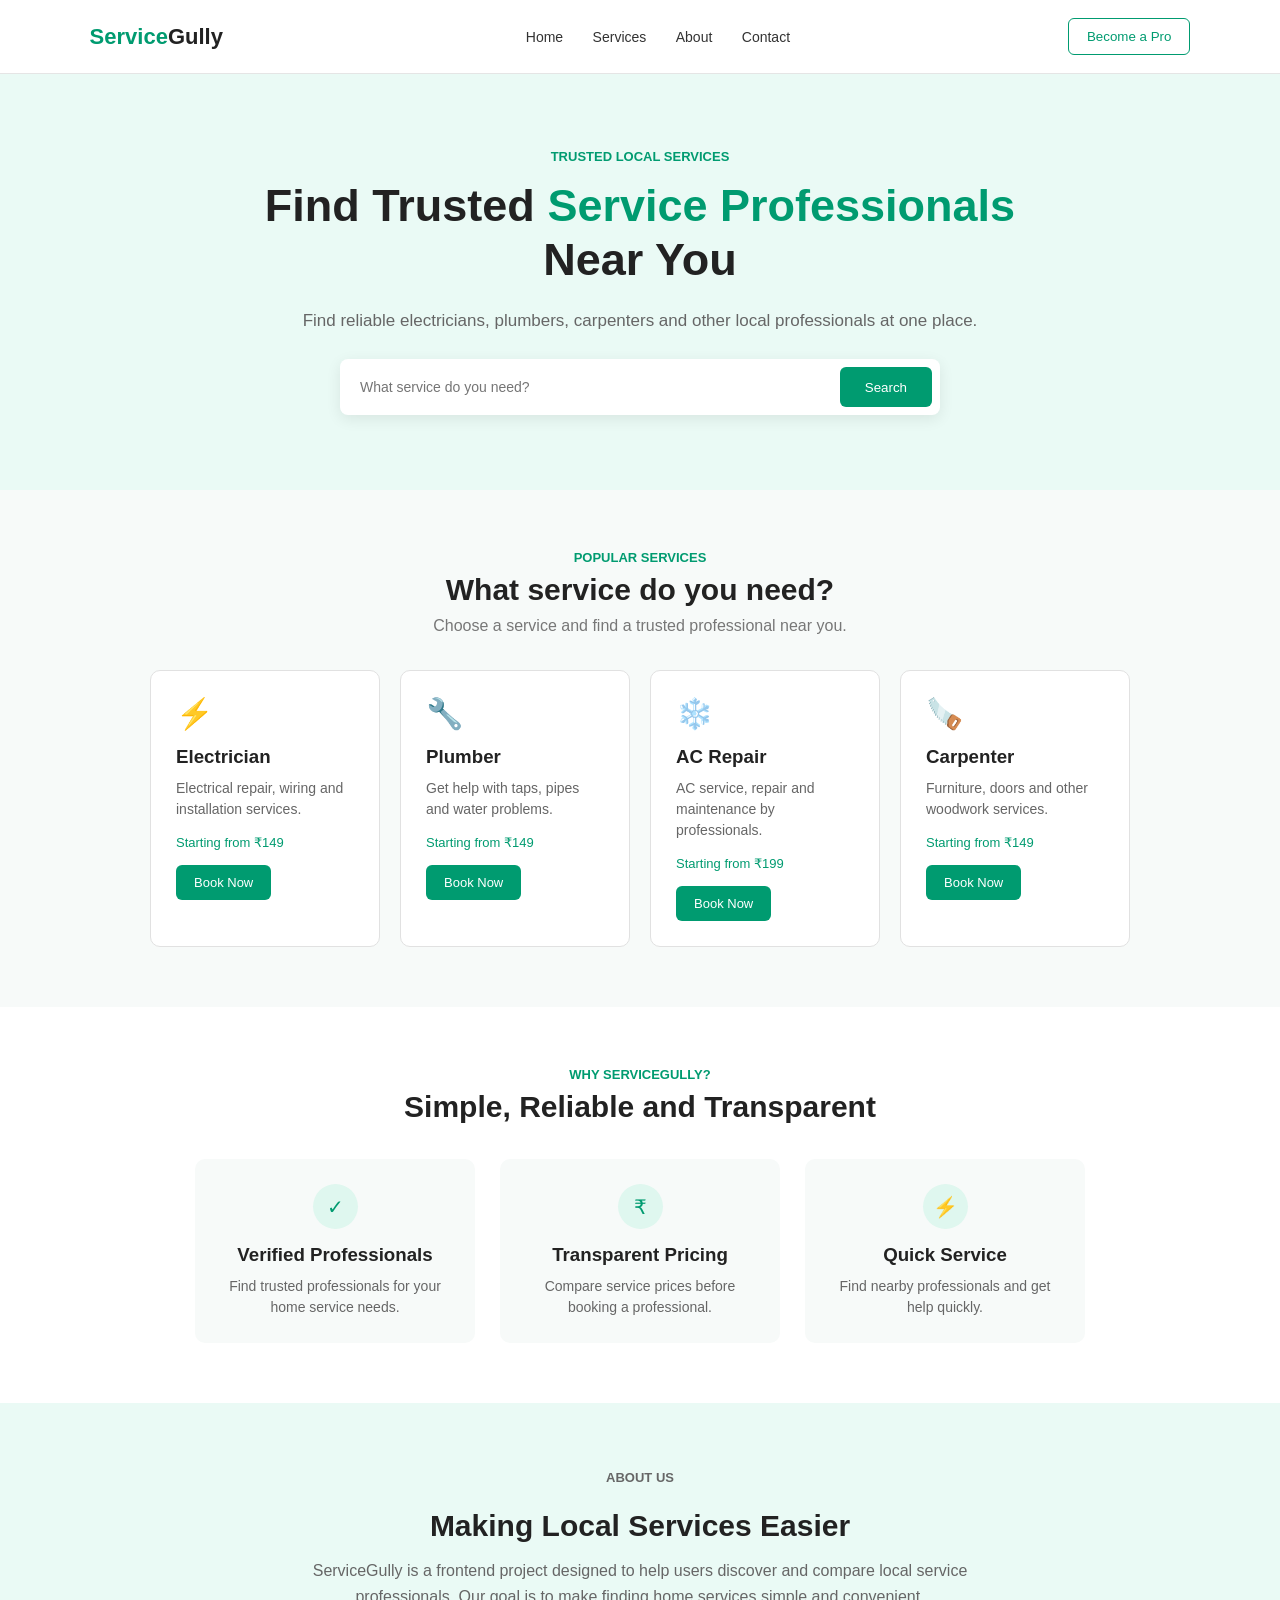
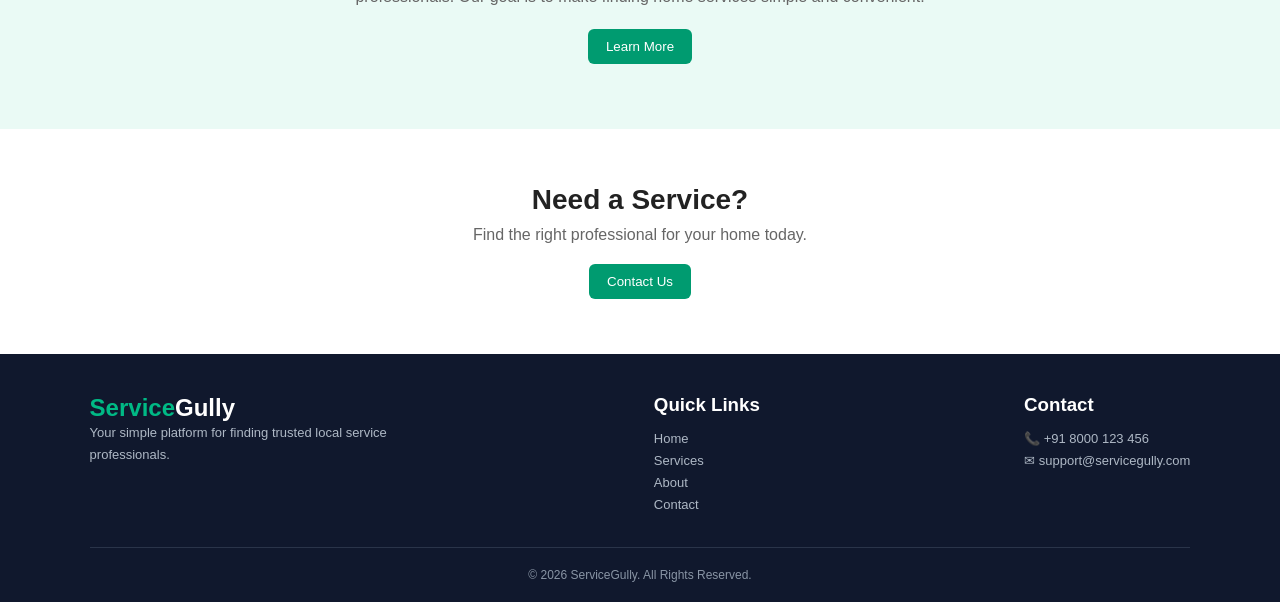
==== index.html @ 41b8657c "Add files via upload" ====
<!DOCTYPE html>
<html lang="en">
<head>
    <meta charset="UTF-8">
    <meta name="viewport" content="width=device-width, initial-scale=1.0">

    <title>ServiceGully - Local Services</title>

    <link rel="stylesheet" href="style.css">
</head>

<body>

    <header class="navbar">

        <div class="logo">
            <span>Service</span>Gully
        </div>

        <nav>
            <a href="#">Home</a>
            <a href="#services">Services</a>
            <a href="#about">About</a>
            <a href="#contact">Contact</a>
        </nav>

        <button class="nav-button">Become a Pro</button>

    </header>


    <section class="hero">

        <div class="hero-content">

            <p class="small-heading">TRUSTED LOCAL SERVICES</p>

            <h1>
                Find Trusted
                <span>Service Professionals</span>
                Near You
            </h1>

            <p class="hero-text">
                Find reliable electricians, plumbers, carpenters
                and other local professionals at one place.
            </p>

            <div class="search-box">

                <input
                    type="text"
                    placeholder="What service do you need?"
                >

                <button>Search</button>

            </div>

        </div>

    </section>

    <section class="services-section" id="services">

        <p class="section-title">POPULAR SERVICES</p>

        <h2>What service do you need?</h2>

        <p class="section-text">
            Choose a service and find a trusted professional near you.
        </p>


        <div class="service-container">

            <div class="service-card">

                <div class="service-icon">⚡</div>

                <h3>Electrician</h3>

                <p>
                    Electrical repair, wiring and installation services.
                </p>

                <span>Starting from ₹149</span>

                <button>Book Now</button>

            </div>

            <div class="service-card">

                <div class="service-icon">🔧</div>

                <h3>Plumber</h3>

                <p>
                    Get help with taps, pipes and water problems.
                </p>

                <span>Starting from ₹149</span>

                <button>Book Now</button>

            </div>


            <div class="service-card">

                <div class="service-icon">❄️</div>

                <h3>AC Repair</h3>

                <p>
                    AC service, repair and maintenance by professionals.
                </p>

                <span>Starting from ₹199</span>

                <button>Book Now</button>

            </div>


            <div class="service-card">

                <div class="service-icon">🪚</div>

                <h3>Carpenter</h3>

                <p>
                    Furniture, doors and other woodwork services.
                </p>

                <span>Starting from ₹149</span>

                <button>Book Now</button>

            </div>

        </div>

    </section>

    <section class="why-section">

        <p class="section-title">WHY SERVICEGULLY?</p>

        <h2>Simple, Reliable and Transparent</h2>

        <div class="why-container">

            <div class="why-card">

                <div class="why-icon">✓</div>

                <h3>Verified Professionals</h3>

                <p>
                    Find trusted professionals for your home service needs.
                </p>

            </div>


            <div class="why-card">

                <div class="why-icon">₹</div>

                <h3>Transparent Pricing</h3>

                <p>
                    Compare service prices before booking a professional.
                </p>

            </div>


            <div class="why-card">

                <div class="why-icon">⚡</div>

                <h3>Quick Service</h3>

                <p>
                    Find nearby professionals and get help quickly.
                </p>

            </div>

        </div>

    </section>


    <section class="about-section" id="about">

        <div class="about-content">

            <p class="section-title">ABOUT US</p>

            <h2>Making Local Services Easier</h2>

            <p>
                ServiceGully is a frontend project designed to help
                users discover and compare local service professionals.
                Our goal is to make finding home services simple and
                convenient.
            </p>

            <button>Learn More</button>

        </div>

    </section>

    <section class="contact-section" id="contact">

        <h2>Need a Service?</h2>

        <p>
            Find the right professional for your home today.
        </p>

        <button>Contact Us</button>

    </section>


    <footer>

        <div class="footer-content">

            <div>
                <h2><span>Service</span>Gully</h2>

                <p>
                    Your simple platform for finding trusted
                    local service professionals.
                </p>
            </div>


            <div>
                <h3>Quick Links</h3>

                <a href="#">Home</a>
                <a href="#services">Services</a>
                <a href="#about">About</a>
                <a href="#contact">Contact</a>
            </div>


            <div>
                <h3>Contact</h3>

                <p>📞 +91 8000 123 456</p>
                <p>✉ support@servicegully.com</p>
            </div>

        </div>


        <div class="copyright">

            <p>© 2026 ServiceGully. All Rights Reserved.</p>

        </div>

    </footer>

</body>
</html>
---- style.css ----
* {
    margin: 0;
    padding: 0;
    box-sizing: border-box;
}


body {
    font-family: Arial, sans-serif;
    color: #222;
    background-color: #f7faf9;
}



.navbar {
    background-color: white;

    display: flex;
    align-items: center;
    justify-content: space-between;

    padding: 18px 7%;

    border-bottom: 1px solid #e5e5e5;
}


.logo {
    font-size: 22px;
    font-weight: bold;
}

.logo span {
    color: #009b70;
}


nav a {
    text-decoration: none;
    color: #333;

    margin-left: 25px;

    font-size: 14px;
}


nav a:hover {
    color: #009b70;
}


button {
    background-color: #009b70;
    color: white;

    border: none;
    border-radius: 6px;

    padding: 10px 18px;

    cursor: pointer;
}


button:hover {
    background-color: #007d5b;
}


.nav-button {
    background-color: white;
    color: #009b70;

    border: 1px solid #009b70;
}


/* Hero */

.hero {
    background-color: #eafaf5;

    text-align: center;

    padding: 75px 20px;
}


.hero-content {
    max-width: 800px;
    margin: auto;
}


.small-heading {
    color: #009b70;

    font-size: 13px;
    font-weight: bold;

    margin-bottom: 15px;
}


.hero h1 {
    font-size: 45px;
    line-height: 1.2;

    margin-bottom: 20px;
}


.hero h1 span {
    color: #009b70;
}


.hero-text {
    color: #666;

    font-size: 17px;
    line-height: 1.6;

    margin-bottom: 25px;
}


.search-box {
    background-color: white;

    max-width: 600px;

    margin: auto;

    padding: 8px;

    border-radius: 8px;

    display: flex;

    box-shadow: 0 4px 15px #00000015;
}


.search-box input {
    flex: 1;

    border: none;

    padding: 12px;

    outline: none;

    font-size: 14px;
}


.search-box button {
    padding: 12px 25px;
}


/* Services */

.services-section {
    text-align: center;

    padding: 60px 7%;
}


.section-title {
    color: #009b70;

    font-size: 13px;
    font-weight: bold;

    margin-bottom: 8px;
}


.services-section h2,
.why-section h2 {
    font-size: 30px;

    margin-bottom: 10px;
}


.section-text {
    color: #777;

    margin-bottom: 35px;
}


.service-container {
    display: flex;

    justify-content: center;

    gap: 20px;

    flex-wrap: wrap;
}


.service-card {
    background-color: white;

    width: 230px;

    padding: 25px;

    border: 1px solid #e1e1e1;

    border-radius: 10px;

    text-align: left;

    transition: 0.3s;
}


.service-card:hover {
    transform: translateY(-5px);

    box-shadow: 0 8px 20px #00000012;
}


.service-icon {
    font-size: 30px;

    margin-bottom: 15px;
}


.service-card h3 {
    margin-bottom: 10px;
}


.service-card p {
    color: #666;

    font-size: 14px;

    line-height: 1.5;

    margin-bottom: 15px;
}


.service-card span {
    display: block;

    color: #009b70;

    font-size: 13px;

    margin-bottom: 15px;
}


.service-card button {
    font-size: 13px;
}


/* Why Section */

.why-section {
    background-color: white;

    text-align: center;

    padding: 60px 7%;
}


.why-container {
    display: flex;

    justify-content: center;

    gap: 25px;

    margin-top: 35px;
}


.why-card {
    width: 280px;

    padding: 25px;

    background-color: #f7faf9;

    border-radius: 10px;
}


.why-icon {
    background-color: #dff7ef;

    color: #009b70;

    width: 45px;
    height: 45px;

    display: flex;

    align-items: center;
    justify-content: center;

    margin: auto auto 15px;

    border-radius: 50%;

    font-size: 20px;
}


.why-card h3 {
    margin-bottom: 10px;
}


.why-card p {
    color: #666;

    font-size: 14px;

    line-height: 1.5;
}


/* About */

.about-section {
    padding: 65px 7%;

    background-color: #eafaf5;

    text-align: center;
}


.about-content {
    max-width: 700px;

    margin: auto;
}


.about-content h2 {
    font-size: 30px;

    margin-bottom: 15px;
}


.about-content p {
    color: #666;

    line-height: 1.6;

    margin-bottom: 20px;
}


/* Contact */

.contact-section {
    text-align: center;

    padding: 55px 20px;

    background-color: white;
}


.contact-section h2 {
    font-size: 28px;

    margin-bottom: 10px;
}


.contact-section p {
    color: #666;

    margin-bottom: 20px;
}


/* Footer */

footer {
    background-color: #10182d;

    color: white;

    padding: 40px 7% 20px;
}


.footer-content {
    display: flex;

    justify-content: space-between;

    gap: 50px;

    padding-bottom: 30px;
}


.footer-content > div {
    max-width: 300px;
}


.footer-content h2 span {
    color: #00b985;
}


.footer-content h3 {
    margin-bottom: 12px;
}


.footer-content p,
.footer-content a {
    color: #aeb8c5;

    font-size: 13px;

    line-height: 1.7;
}


.footer-content a {
    display: block;

    text-decoration: none;
}


.footer-content a:hover {
    color: #00b985;
}


.copyright {
    text-align: center;

    border-top: 1px solid #2a3449;

    padding-top: 20px;

    color: #8995a5;

    font-size: 12px;
}


@media (max-width: 700px) {

    .navbar {
        flex-direction: column;

        gap: 15px;
    }


    nav a {
        margin: 0 8px;
    }


    .hero h1 {
        font-size: 32px;
    }


    .search-box {
        flex-direction: column;

        gap: 8px;
    }


    .why-container {
        flex-direction: column;

        align-items: center;
    }


    .footer-content {
        flex-direction: column;
    }

}
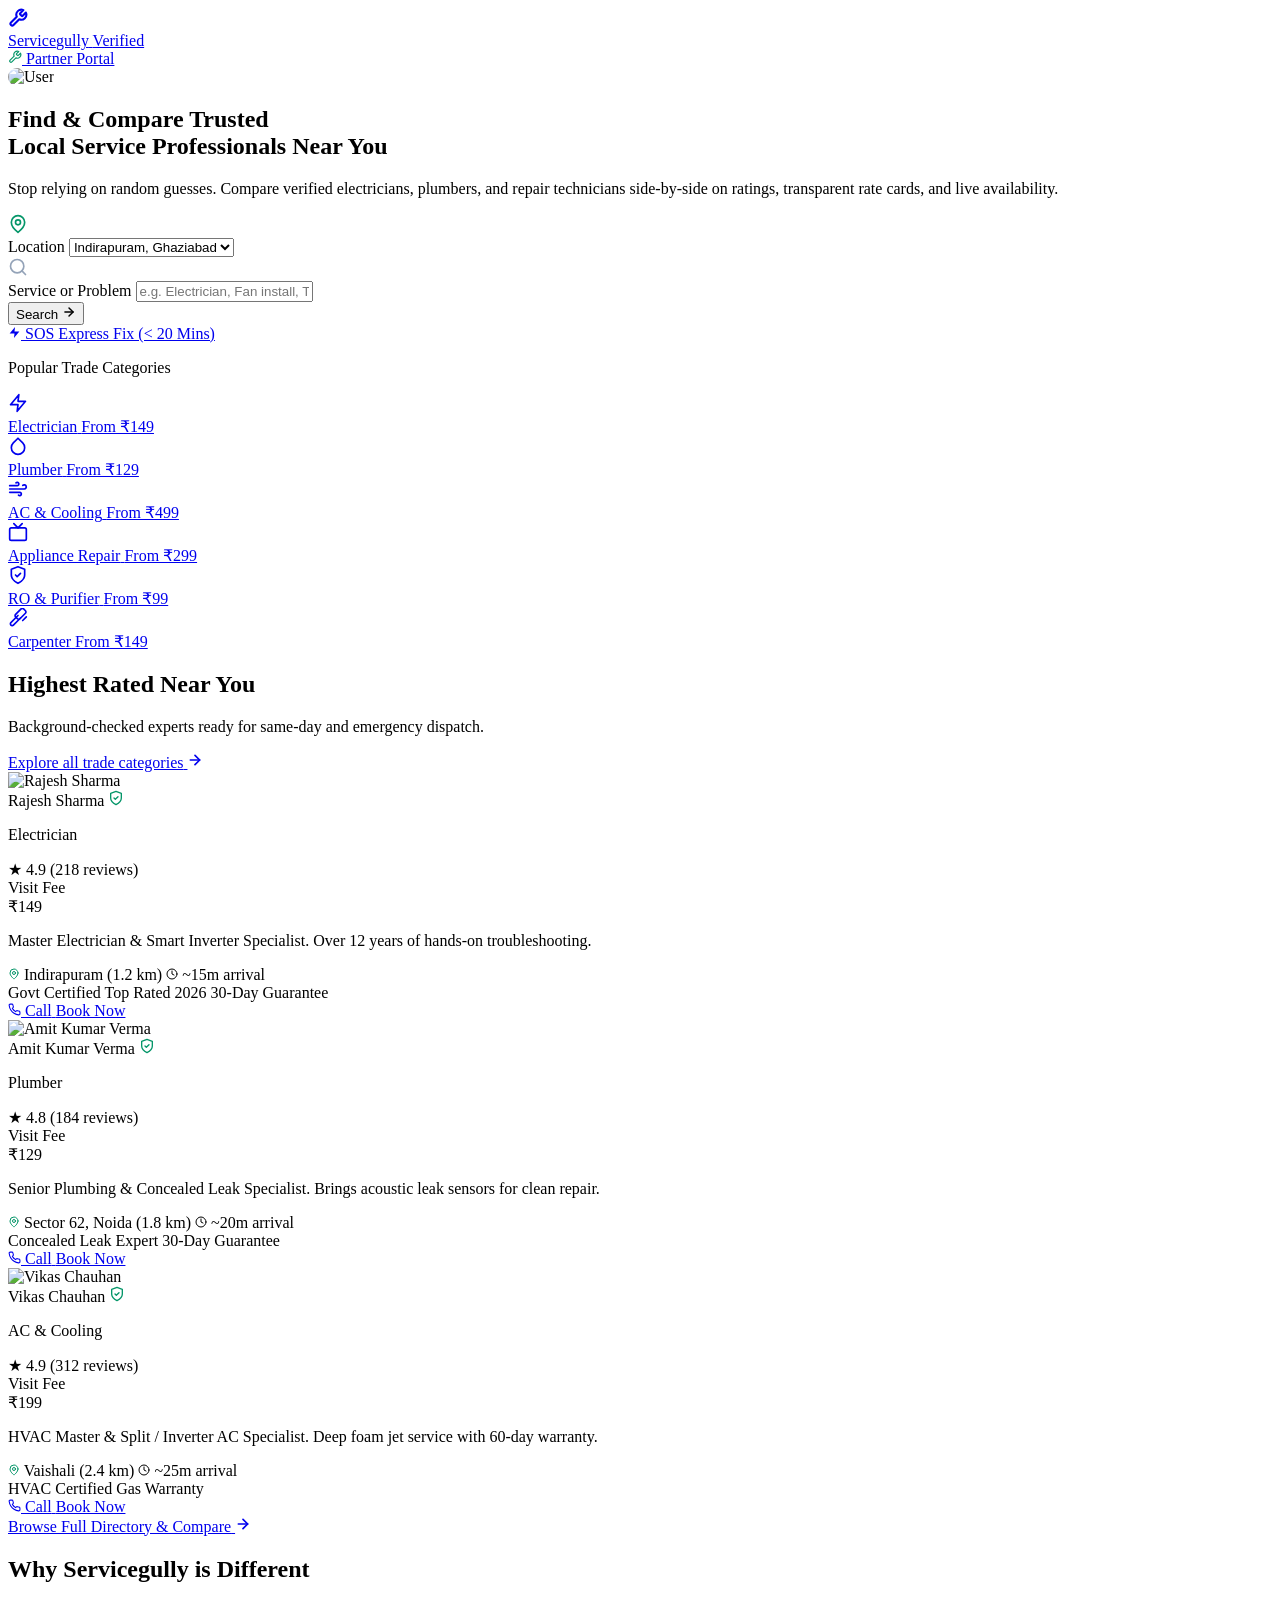
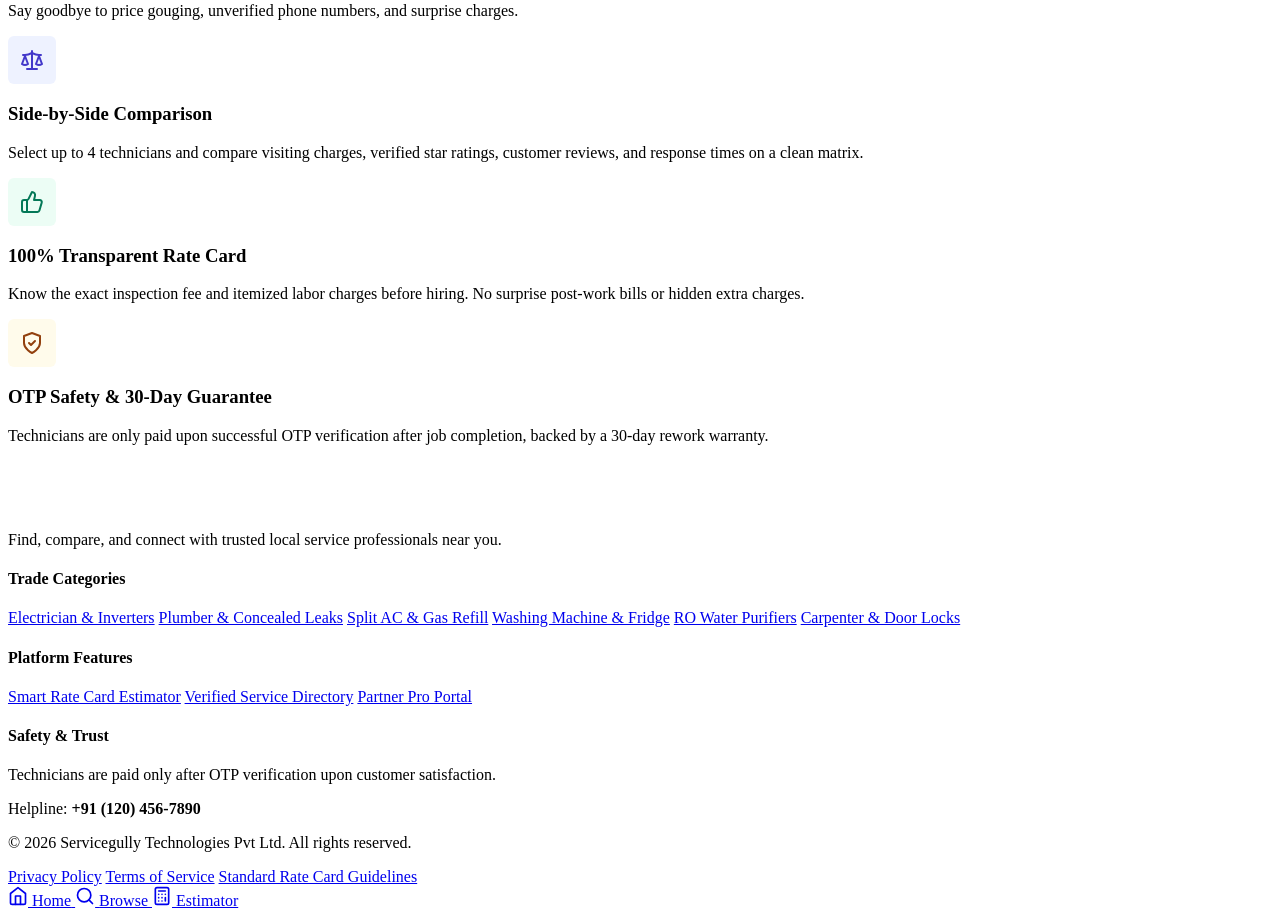
==== commit 82168533: "Add files via upload" ====
--- a/index.html
+++ b/index.html
@@ -1,275 +1,506 @@
-<!DOCTYPE html>
-<html lang="en">
-<head>
-    <meta charset="UTF-8">
-    <meta name="viewport" content="width=device-width, initial-scale=1.0">
-
-    <title>ServiceGully - Local Services</title>
-
-    <link rel="stylesheet" href="style.css">
-</head>
-
-<body>
-
-    <header class="navbar">
-
-        <div class="logo">
-            <span>Service</span>Gully
-        </div>
-
-        <nav>
-            <a href="#">Home</a>
-            <a href="#services">Services</a>
-            <a href="#about">About</a>
-            <a href="#contact">Contact</a>
-        </nav>
-
-        <button class="nav-button">Become a Pro</button>
-
-    </header>
-
-
-    <section class="hero">
-
-        <div class="hero-content">
-
-            <p class="small-heading">TRUSTED LOCAL SERVICES</p>
-
-            <h1>
-                Find Trusted
-                <span>Service Professionals</span>
-                Near You
-            </h1>
-
-            <p class="hero-text">
-                Find reliable electricians, plumbers, carpenters
-                and other local professionals at one place.
-            </p>
-
-            <div class="search-box">
-
-                <input
-                    type="text"
-                    placeholder="What service do you need?"
-                >
-
-                <button>Search</button>
-
-            </div>
-
-        </div>
-
-    </section>
-
-    <section class="services-section" id="services">
-
-        <p class="section-title">POPULAR SERVICES</p>
-
-        <h2>What service do you need?</h2>
-
-        <p class="section-text">
-            Choose a service and find a trusted professional near you.
-        </p>
-
-
-        <div class="service-container">
-
-            <div class="service-card">
-
-                <div class="service-icon">⚡</div>
-
-                <h3>Electrician</h3>
-
-                <p>
-                    Electrical repair, wiring and installation services.
-                </p>
-
-                <span>Starting from ₹149</span>
-
-                <button>Book Now</button>
-
-            </div>
-
-            <div class="service-card">
-
-                <div class="service-icon">🔧</div>
-
-                <h3>Plumber</h3>
-
-                <p>
-                    Get help with taps, pipes and water problems.
-                </p>
-
-                <span>Starting from ₹149</span>
-
-                <button>Book Now</button>
-
-            </div>
-
-
-            <div class="service-card">
-
-                <div class="service-icon">❄️</div>
-
-                <h3>AC Repair</h3>
-
-                <p>
-                    AC service, repair and maintenance by professionals.
-                </p>
-
-                <span>Starting from ₹199</span>
-
-                <button>Book Now</button>
-
-            </div>
-
-
-            <div class="service-card">
-
-                <div class="service-icon">🪚</div>
-
-                <h3>Carpenter</h3>
-
-                <p>
-                    Furniture, doors and other woodwork services.
-                </p>
-
-                <span>Starting from ₹149</span>
-
-                <button>Book Now</button>
-
-            </div>
-
-        </div>
-
-    </section>
-
-    <section class="why-section">
-
-        <p class="section-title">WHY SERVICEGULLY?</p>
-
-        <h2>Simple, Reliable and Transparent</h2>
-
-        <div class="why-container">
-
-            <div class="why-card">
-
-                <div class="why-icon">✓</div>
-
-                <h3>Verified Professionals</h3>
-
-                <p>
-                    Find trusted professionals for your home service needs.
-                </p>
-
-            </div>
-
-
-            <div class="why-card">
-
-                <div class="why-icon">₹</div>
-
-                <h3>Transparent Pricing</h3>
-
-                <p>
-                    Compare service prices before booking a professional.
-                </p>
-
-            </div>
-
-
-            <div class="why-card">
-
-                <div class="why-icon">⚡</div>
-
-                <h3>Quick Service</h3>
-
-                <p>
-                    Find nearby professionals and get help quickly.
-                </p>
-
-            </div>
-
-        </div>
-
-    </section>
-
-
-    <section class="about-section" id="about">
-
-        <div class="about-content">
-
-            <p class="section-title">ABOUT US</p>
-
-            <h2>Making Local Services Easier</h2>
-
-            <p>
-                ServiceGully is a frontend project designed to help
-                users discover and compare local service professionals.
-                Our goal is to make finding home services simple and
-                convenient.
-            </p>
-
-            <button>Learn More</button>
-
-        </div>
-
-    </section>
-
-    <section class="contact-section" id="contact">
-
-        <h2>Need a Service?</h2>
-
-        <p>
-            Find the right professional for your home today.
-        </p>
-
-        <button>Contact Us</button>
-
-    </section>
-
-
-    <footer>
-
-        <div class="footer-content">
-
-            <div>
-                <h2><span>Service</span>Gully</h2>
-
-                <p>
-                    Your simple platform for finding trusted
-                    local service professionals.
-                </p>
-            </div>
-
-
-            <div>
-                <h3>Quick Links</h3>
-
-                <a href="#">Home</a>
-                <a href="#services">Services</a>
-                <a href="#about">About</a>
-                <a href="#contact">Contact</a>
-            </div>
-
-
-            <div>
-                <h3>Contact</h3>
-
-                <p>📞 +91 8000 123 456</p>
-                <p>✉ support@servicegully.com</p>
-            </div>
-
-        </div>
-
-
-        <div class="copyright">
-
-            <p>© 2026 ServiceGully. All Rights Reserved.</p>
-
-        </div>
-
-    </footer>
-
-</body>
-</html>+<!doctype html>
+<html lang="en">
+  <head>
+    <meta charset="UTF-8" />
+    <meta name="viewport" content="width=device-width, initial-scale=1.0" />
+    <title>Servicegully — Find & Compare Trusted Local Service Professionals</title>
+    <meta name="description" content="Centralized platform to find, compare, and instantly book trusted local service professionals (electricians, plumbers, repair technicians) based on ratings, real-time availability, and transparent charges." />
+    
+    <!-- Tailwind CSS (CDN for this frontend prototype) -->
+    <script src="https://cdn.tailwindcss.com"></script>
+
+    <!-- Google Fonts: Sora (Headings) & Manrope (Body) -->
+    <link rel="preconnect" href="https://fonts.googleapis.com" />
+    <link rel="preconnect" href="https://fonts.gstatic.com" crossorigin />
+    <link href="https://fonts.googleapis.com/css2?family=Manrope:wght@300;400;500;600;700;800&family=Sora:wght@400;500;600;700;800;900&display=swap" rel="stylesheet" />
+
+    <!-- Pure Vanilla CSS Stylesheet -->
+    <link rel="stylesheet" href="css/style.css" />
+    <link rel="stylesheet" href="css/interactive.css" />
+  </head>
+  <body>
+    <!-- Top Navigation -->
+    <header class="header-sticky glass-nav">
+      <div class="container nav-wrapper">
+        <!-- Brand Logo & Locality -->
+        <div class="flex items-center gap-4">
+          <a href="index.html" class="brand-logo">
+            <div class="brand-icon-box">
+              <svg width="20" height="20" viewBox="0 0 24 24" fill="none" stroke="currentColor" stroke-width="2.5" stroke-linecap="round" stroke-linejoin="round"><path d="M14.7 6.3a1 1 0 0 0 0 1.4l1.6 1.6a1 1 0 0 0 1.4 0l3.77-3.77a6 6 0 0 1-7.94 7.94l-6.91 6.91a2.12 2.12 0 0 1-3-3l6.91-6.91a6 6 0 0 1 7.94-7.94l-3.76 3.76z"/></svg>
+            </div>
+            <div>
+              <div class="flex items-center">
+                <span class="brand-title">Service<span class="brand-highlight">gully</span></span>
+                <span class="brand-badge">Verified</span>
+              </div>
+              <p class="text-xs text-slate-500 font-medium" style="display: none; @media(min-width: 768px){display: block;}">Trusted local pros near you</p>
+            </div>
+          </a>
+
+          <!-- Locality Selector -->
+          <div style="display: none; @media(min-width: 1024px){display: block;}">
+            <div class="category-pill" style="padding: 0.375rem 0.75rem; font-size: 0.75rem;">
+              <svg width="14" height="14" viewBox="0 0 24 24" fill="none" stroke="#059669" stroke-width="2" stroke-linecap="round" stroke-linejoin="round"><path d="M20 10c0 6-8 12-8 12s-8-6-8-12a8 8 0 0 1 16 0Z"/><circle cx="12" cy="10" r="3"/></svg>
+              <span class="truncate" style="max-width: 140px;">Indirapuram, Ghaziabad</span>
+            </div>
+          </div>
+        </div>
+
+        <!-- Desktop Navigation Links -->
+        <nav class="flex items-center gap-2" style="display: none; @media(min-width: 768px){display: flex;}">
+          <a href="index.html" class="nav-link active">
+            <svg width="15" height="15" viewBox="0 0 24 24" fill="none" stroke="currentColor" stroke-width="2" stroke-linecap="round" stroke-linejoin="round"><path d="m3 9 9-7 9 7v11a2 2 0 0 1-2 2H5a2 2 0 0 1-2-2z"/><polyline points="9 22 9 12 15 12 15 22"/></svg>
+            <span>Home</span>
+          </a>
+          <a href="browse.html" class="nav-link">
+            <svg width="15" height="15" viewBox="0 0 24 24" fill="none" stroke="currentColor" stroke-width="2" stroke-linecap="round" stroke-linejoin="round"><circle cx="11" cy="11" r="8"/><path d="m21 21-4.3-4.3"/></svg>
+            <span>Find Pros</span>
+          </a>
+          <a href="calculator.html" class="nav-link">
+            <svg width="15" height="15" viewBox="0 0 24 24" fill="none" stroke="currentColor" stroke-width="2" stroke-linecap="round" stroke-linejoin="round"><rect width="16" height="20" x="4" y="2" rx="2"/><line x1="8" x2="16" y1="6" y2="6"/><line x1="16" x2="16" y1="14" y2="18"/><path d="M16 10h.01"/><path d="M12 10h.01"/><path d="M8 10h.01"/><path d="M12 14h.01"/><path d="M8 14h.01"/><path d="M12 18h.01"/><path d="M8 18h.01"/></svg>
+            <span>Rate Estimator</span>
+          </a>
+        </nav>
+
+        <!-- Right Controls -->
+        <div class="flex items-center gap-2.5">
+          <a href="partner.html" class="btn btn-outline btn-sm">
+            <svg width="14" height="14" viewBox="0 0 24 24" fill="none" stroke="#059669" stroke-width="2" stroke-linecap="round" stroke-linejoin="round"><path d="M14.7 6.3a1 1 0 0 0 0 1.4l1.6 1.6a1 1 0 0 0 1.4 0l3.77-3.77a6 6 0 0 1-7.94 7.94l-6.91 6.91a2.12 2.12 0 0 1-3-3l6.91-6.91a6 6 0 0 1 7.94-7.94l-3.76 3.76z"/></svg>
+            <span class="font-bold">Partner Portal</span>
+          </a>
+
+          <a href="browse.html?emergency=true" class="btn btn-sos btn-sm pulse-sos" style="display: none; @media(min-width: 1024px){display: inline-flex;}">
+            <svg width="14" height="14" viewBox="0 0 24 24" fill="currentColor" stroke="none"><polygon points="13 2 3 14 12 14 11 22 21 10 12 10 13 2"/></svg>
+            <span>SOS 30-Min</span>
+          </a>
+
+          <div class="flex items-center gap-2 p-1 rounded-full border border-slate-200 bg-white">
+            <img src="https://images.unsplash.com/photo-1535713875002-d1d0cf377fde?w=150" alt="User" style="width: 2rem; height: 2rem; border-radius: 9999px; object-fit: cover; border: 2px solid var(--color-primary-500);" />
+            <span class="font-bold text-xs text-slate-800" style="display: none; @media(min-width: 640px){display: inline;}">Rajshekhar</span>
+          </div>
+        </div>
+      </div>
+    </header>
+
+    <!-- Hero Section -->
+    <section class="hero-section">
+      <div class="hero-glow-1"></div>
+      <div class="hero-glow-2"></div>
+
+      <div class="container relative">
+        <!-- Headline -->
+        <div class="text-center max-w-4xl mb-8">
+          <h1 class="hero-title">
+            Find & Compare Trusted <br />
+            <span class="gradient-text">Local Service Professionals</span> Near You
+          </h1>
+          <p class="text-sm sm:text-base text-slate-600 max-w-2xl mx-auto font-medium mt-4 leading-relaxed">
+            Stop relying on random guesses. Compare verified electricians, plumbers, and repair technicians side-by-side on ratings, transparent rate cards, and live availability.
+          </p>
+        </div>
+
+        <!-- Central Search Box -->
+        <div class="max-w-3xl mb-8">
+          <form action="browse.html" method="GET" class="search-box-card flex flex-col md:flex-row items-stretch gap-3">
+            <!-- Locality Selector -->
+            <div class="search-field-pill">
+              <svg width="20" height="20" viewBox="0 0 24 24" fill="none" stroke="#059669" stroke-width="2" stroke-linecap="round" stroke-linejoin="round"><path d="M20 10c0 6-8 12-8 12s-8-6-8-12a8 8 0 0 1 16 0Z"/><circle cx="12" cy="10" r="3"/></svg>
+              <div class="flex-1 text-left min-w-0">
+                <label class="field-label">Location</label>
+                <select name="locality" class="field-select">
+                  <option value="Indirapuram, Ghaziabad" selected>Indirapuram, Ghaziabad</option>
+                  <option value="Sector 62, Noida">Sector 62, Noida</option>
+                  <option value="Vaishali, Ghaziabad">Vaishali, Ghaziabad</option>
+                  <option value="Kaushambi, Ghaziabad">Kaushambi, Ghaziabad</option>
+                  <option value="Vasundhara, Ghaziabad">Vasundhara, Ghaziabad</option>
+                  <option value="Sector 18, Noida">Sector 18, Noida</option>
+                </select>
+              </div>
+            </div>
+
+            <!-- Keyword Input -->
+            <div class="search-field-pill" style="flex: 1.5;">
+              <svg width="20" height="20" viewBox="0 0 24 24" fill="none" stroke="#94a3b8" stroke-width="2" stroke-linecap="round" stroke-linejoin="round"><circle cx="11" cy="11" r="8"/><path d="m21 21-4.3-4.3"/></svg>
+              <div class="flex-1 text-left">
+                <label class="field-label">Service or Problem</label>
+                <input type="text" name="search" placeholder="e.g. Electrician, Fan install, Tap leak..." class="field-input" />
+              </div>
+            </div>
+
+            <!-- Action Buttons -->
+            <div class="flex items-center gap-2">
+              <button type="submit" class="btn btn-primary btn-md flex-1">
+                <span>Search</span>
+                <svg width="14" height="14" viewBox="0 0 24 24" fill="none" stroke="currentColor" stroke-width="2.5" stroke-linecap="round" stroke-linejoin="round"><path d="M5 12h14"/><path d="m12 5 7 7-7 7"/></svg>
+              </button>
+            </div>
+          </form>
+
+          <!-- Quick SOS Pill -->
+          <div class="mt-4 flex items-center justify-start gap-3 px-2">
+            <a href="browse.html?emergency=true" class="btn btn-sos btn-sm pulse-sos">
+              <svg width="13" height="13" viewBox="0 0 24 24" fill="currentColor" stroke="none"><polygon points="13 2 3 14 12 14 11 22 21 10 12 10 13 2"/></svg>
+              <span>SOS Express Fix (&lt; 20 Mins)</span>
+            </a>
+          </div>
+        </div>
+
+        <!-- Popular Trade Categories Grid -->
+        <div class="mt-12">
+          <p class="text-center text-xs font-bold uppercase tracking-wider text-slate-400 mb-4">Popular Trade Categories</p>
+          <div class="grid grid-cols-2 sm:grid-cols-3 md:grid-cols-6 gap-3">
+            <a href="browse.html?category=Electrician" class="category-card">
+              <div class="category-icon-box">
+                <svg width="20" height="20" viewBox="0 0 24 24" fill="none" stroke="currentColor" stroke-width="2" stroke-linecap="round" stroke-linejoin="round"><polygon points="13 2 3 14 12 14 11 22 21 10 12 10 13 2"/></svg>
+              </div>
+              <span class="font-bold text-xs text-slate-800">Electrician</span>
+              <span class="text-[10px] text-slate-400 mt-0.5">From ₹149</span>
+            </a>
+
+            <a href="browse.html?category=Plumber" class="category-card">
+              <div class="category-icon-box">
+                <svg width="20" height="20" viewBox="0 0 24 24" fill="none" stroke="currentColor" stroke-width="2" stroke-linecap="round" stroke-linejoin="round"><path d="M12 2.69l5.66 5.66a8 8 0 1 1-11.31 0z"/></svg>
+              </div>
+              <span class="font-bold text-xs text-slate-800">Plumber</span>
+              <span class="text-[10px] text-slate-400 mt-0.5">From ₹129</span>
+            </a>
+
+            <a href="browse.html?category=AC%20Repair" class="category-card">
+              <div class="category-icon-box">
+                <svg width="20" height="20" viewBox="0 0 24 24" fill="none" stroke="currentColor" stroke-width="2" stroke-linecap="round" stroke-linejoin="round"><path d="M17.7 7.7a2.5 2.5 0 1 1 1.8 4.3H2"/><path d="M9.6 4.6A2 2 0 1 1 11 8H2"/><path d="M12.6 19.4A2 2 0 1 0 14 16H2"/></svg>
+              </div>
+              <span class="font-bold text-xs text-slate-800">AC & Cooling</span>
+              <span class="text-[10px] text-slate-400 mt-0.5">From ₹499</span>
+            </a>
+
+            <a href="browse.html?category=Appliance%20Specialist" class="category-card">
+              <div class="category-icon-box">
+                <svg width="20" height="20" viewBox="0 0 24 24" fill="none" stroke="currentColor" stroke-width="2" stroke-linecap="round" stroke-linejoin="round"><rect width="20" height="15" x="2" y="7" rx="2" ry="2"/><polyline points="17 2 12 7 7 2"/></svg>
+              </div>
+              <span class="font-bold text-xs text-slate-800">Appliance Repair</span>
+              <span class="text-[10px] text-slate-400 mt-0.5">From ₹299</span>
+            </a>
+
+            <a href="browse.html?category=RO%20Water%20Purifier" class="category-card">
+              <div class="category-icon-box">
+                <svg width="20" height="20" viewBox="0 0 24 24" fill="none" stroke="currentColor" stroke-width="2" stroke-linecap="round" stroke-linejoin="round"><path d="M12 22s8-4 8-10V5l-8-3-8 3v7c0 6 8 10 8 10z"/><path d="m9 12 2 2 4-4"/></svg>
+              </div>
+              <span class="font-bold text-xs text-slate-800">RO & Purifier</span>
+              <span class="text-[10px] text-slate-400 mt-0.5">From ₹99</span>
+            </a>
+
+            <a href="browse.html?category=Carpenter" class="category-card">
+              <div class="category-icon-box">
+                <svg width="20" height="20" viewBox="0 0 24 24" fill="none" stroke="currentColor" stroke-width="2" stroke-linecap="round" stroke-linejoin="round"><path d="m15 12-8.5 8.5c-.83.83-2.17.83-3 0 0 0 0 0 0 0a2.12 2.12 0 0 1 0-3L12 9"/><path d="M17.64 15 22 10.64"/><path d="m20.91 3.26-2.17-2.18a2.12 2.12 0 0 0-3 0L9.12 7.7a2.12 2.12 0 0 0 0 3l2.18 2.18a2.12 2.12 0 0 0 3 0l6.61-6.62a2.12 2.12 0 0 0 0-3z"/></svg>
+              </div>
+              <span class="font-bold text-xs text-slate-800">Carpenter</span>
+              <span class="text-[10px] text-slate-400 mt-0.5">From ₹149</span>
+            </a>
+          </div>
+        </div>
+
+      </div>
+    </section>
+
+    <!-- Featured Top-Rated Specialists -->
+    <section class="py-16 bg-slate-50">
+      <div class="container">
+        <div class="flex flex-col md:flex-row md:items-end justify-between gap-4 mb-10">
+          <div>
+            <h2 class="text-2xl sm:text-3xl font-extrabold text-slate-900">Highest Rated Near You</h2>
+            <p class="text-slate-600 text-xs sm:text-sm mt-1">Background-checked experts ready for same-day and emergency dispatch.</p>
+          </div>
+
+          <a href="browse.html" class="inline-flex items-center gap-1.5 text-xs sm:text-sm font-bold text-emerald-700 hover:text-emerald-800">
+            <span>Explore all trade categories</span>
+            <svg width="16" height="16" viewBox="0 0 24 24" fill="none" stroke="currentColor" stroke-width="2.5" stroke-linecap="round" stroke-linejoin="round"><path d="M5 12h14"/><path d="m12 5 7 7-7 7"/></svg>
+          </a>
+        </div>
+
+        <div class="grid grid-cols-1 sm:grid-cols-2 lg:grid-cols-3 gap-6">
+          
+          <!-- Card 1: Rajesh Sharma -->
+          <div class="pro-card">
+            <div>
+              <div class="flex items-start justify-between gap-3 mb-4">
+                <div class="flex items-center gap-3">
+                  <img src="https://images.unsplash.com/photo-1540569014015-19a7be504e3a?w=400&auto=format&fit=crop&q=80" alt="Rajesh Sharma" class="pro-avatar" />
+                  <div>
+                    <div class="flex items-center gap-1.5">
+                      <span class="font-extrabold text-sm text-slate-900">Rajesh Sharma</span>
+                      <svg width="16" height="16" viewBox="0 0 24 24" fill="none" stroke="#059669" stroke-width="2" stroke-linecap="round" stroke-linejoin="round"><path d="M12 22s8-4 8-10V5l-8-3-8 3v7c0 6 8 10 8 10z"/><path d="m9 12 2 2 4-4"/></svg>
+                    </div>
+                    <p class="text-xs text-slate-500 font-semibold">Electrician</p>
+                    <div class="flex items-center gap-1 text-xs font-bold text-amber-700 mt-0.5">
+                      <span>★ 4.9</span>
+                      <span class="text-slate-400 font-normal">(218 reviews)</span>
+                    </div>
+                  </div>
+                </div>
+
+                <div class="text-right">
+                  <span class="text-[10px] font-bold text-slate-400 uppercase">Visit Fee</span>
+                  <div class="text-lg font-black text-slate-900 font-heading">₹149</div>
+                </div>
+              </div>
+
+              <p class="text-xs text-slate-600 mb-3 leading-relaxed">Master Electrician & Smart Inverter Specialist. Over 12 years of hands-on troubleshooting.</p>
+
+              <div class="flex flex-wrap items-center gap-x-3 gap-y-1 text-[11px] text-slate-500 mb-4 pb-3 border-b border-slate-100">
+                <span class="flex items-center gap-1">
+                  <svg width="12" height="12" viewBox="0 0 24 24" fill="none" stroke="#059669" stroke-width="2" stroke-linecap="round" stroke-linejoin="round"><path d="M20 10c0 6-8 12-8 12s-8-6-8-12a8 8 0 0 1 16 0Z"/><circle cx="12" cy="10" r="3"/></svg>
+                  <span>Indirapuram (1.2 km)</span>
+                </span>
+                <span class="flex items-center gap-1 font-bold text-emerald-700">
+                  <svg width="12" height="12" viewBox="0 0 24 24" fill="none" stroke="currentColor" stroke-width="2" stroke-linecap="round" stroke-linejoin="round"><circle cx="12" cy="12" r="10" /><polyline points="12 6 12 12 16 14"/></svg>
+                  <span>~15m arrival</span>
+                </span>
+              </div>
+
+              <div class="flex flex-wrap gap-1 mb-4">
+                <span class="badge-tag badge-emerald">Govt Certified</span>
+                <span class="badge-tag badge-emerald">Top Rated 2026</span>
+                <span class="badge-tag badge-emerald">30-Day Guarantee</span>
+              </div>
+            </div>
+
+            <div class="flex items-center gap-2 pt-2">
+              <a href="tel:+919876543210" class="btn btn-sm btn-outline flex-1">
+                <svg width="13" height="13" viewBox="0 0 24 24" fill="none" stroke="currentColor" stroke-width="2" stroke-linecap="round" stroke-linejoin="round"><path d="M22 16.92v3a2 2 0 0 1-2.18 2 19.79 19.79 0 0 1-8.63-3.07 19.5 19.5 0 0 1-6-6 19.79 19.79 0 0 1-3.07-8.67A2 2 0 0 1 4.11 2h3a2 2 0 0 1 2 1.72 12.84 12.84 0 0 0 .7 2.81 2 2 0 0 1-.45 2.11L8.09 9.91a16 16 0 0 0 6 6l1.27-1.27a2 2 0 0 1 2.11-.45 12.84 12.84 0 0 0 2.81.7A2 2 0 0 1 22 16.92z"/></svg>
+                <span>Call</span>
+              </a>
+              <a href="browse.html" class="btn btn-sm btn-primary flex-1">Book Now</a>
+            </div>
+          </div>
+
+          <!-- Card 2: Amit Kumar Verma -->
+          <div class="pro-card">
+            <div>
+              <div class="flex items-start justify-between gap-3 mb-4">
+                <div class="flex items-center gap-3">
+                  <img src="https://images.unsplash.com/photo-1507003211169-0a1dd7228f2d?w=400&auto=format&fit=crop&q=80" alt="Amit Kumar Verma" class="pro-avatar" />
+                  <div>
+                    <div class="flex items-center gap-1.5">
+                      <span class="font-extrabold text-sm text-slate-900">Amit Kumar Verma</span>
+                      <svg width="16" height="16" viewBox="0 0 24 24" fill="none" stroke="#059669" stroke-width="2" stroke-linecap="round" stroke-linejoin="round"><path d="M12 22s8-4 8-10V5l-8-3-8 3v7c0 6 8 10 8 10z"/><path d="m9 12 2 2 4-4"/></svg>
+                    </div>
+                    <p class="text-xs text-slate-500 font-semibold">Plumber</p>
+                    <div class="flex items-center gap-1 text-xs font-bold text-amber-700 mt-0.5">
+                      <span>★ 4.8</span>
+                      <span class="text-slate-400 font-normal">(184 reviews)</span>
+                    </div>
+                  </div>
+                </div>
+
+                <div class="text-right">
+                  <span class="text-[10px] font-bold text-slate-400 uppercase">Visit Fee</span>
+                  <div class="text-lg font-black text-slate-900 font-heading">₹129</div>
+                </div>
+              </div>
+
+              <p class="text-xs text-slate-600 mb-3 leading-relaxed">Senior Plumbing & Concealed Leak Specialist. Brings acoustic leak sensors for clean repair.</p>
+
+              <div class="flex flex-wrap items-center gap-x-3 gap-y-1 text-[11px] text-slate-500 mb-4 pb-3 border-b border-slate-100">
+                <span class="flex items-center gap-1">
+                  <svg width="12" height="12" viewBox="0 0 24 24" fill="none" stroke="#059669" stroke-width="2" stroke-linecap="round" stroke-linejoin="round"><path d="M20 10c0 6-8 12-8 12s-8-6-8-12a8 8 0 0 1 16 0Z"/><circle cx="12" cy="10" r="3"/></svg>
+                  <span>Sector 62, Noida (1.8 km)</span>
+                </span>
+                <span class="flex items-center gap-1 font-bold text-emerald-700">
+                  <svg width="12" height="12" viewBox="0 0 24 24" fill="none" stroke="currentColor" stroke-width="2" stroke-linecap="round" stroke-linejoin="round"><circle cx="12" cy="12" r="10"/><polyline points="12 6 12 12 16 14"/></svg>
+                  <span>~20m arrival</span>
+                </span>
+              </div>
+
+              <div class="flex flex-wrap gap-1 mb-4">
+                <span class="badge-tag badge-emerald">Concealed Leak Expert</span>
+                <span class="badge-tag badge-emerald">30-Day Guarantee</span>
+              </div>
+            </div>
+
+            <div class="flex items-center gap-2 pt-2">
+              <a href="tel:+919876543210" class="btn btn-sm btn-outline flex-1">
+                <svg width="13" height="13" viewBox="0 0 24 24" fill="none" stroke="currentColor" stroke-width="2" stroke-linecap="round" stroke-linejoin="round"><path d="M22 16.92v3a2 2 0 0 1-2.18 2 19.79 19.79 0 0 1-8.63-3.07 19.5 19.5 0 0 1-6-6 19.79 19.79 0 0 1-3.07-8.67A2 2 0 0 1 4.11 2h3a2 2 0 0 1 2 1.72 12.84 12.84 0 0 0 .7 2.81 2 2 0 0 1-.45 2.11L8.09 9.91a16 16 0 0 0 6 6l1.27-1.27a2 2 0 0 1 2.11-.45 12.84 12.84 0 0 0 2.81.7A2 2 0 0 1 22 16.92z"/></svg>
+                <span>Call</span>
+              </a>
+              <a href="browse.html" class="btn btn-sm btn-primary flex-1">Book Now</a>
+            </div>
+          </div>
+
+          <!-- Card 3: Vikas Chauhan -->
+          <div class="pro-card">
+            <div>
+              <div class="flex items-start justify-between gap-3 mb-4">
+                <div class="flex items-center gap-3">
+                  <img src="https://images.unsplash.com/photo-1500648767791-00dcc994a43e?w=400&auto=format&fit=crop&q=80" alt="Vikas Chauhan" class="pro-avatar" />
+                  <div>
+                    <div class="flex items-center gap-1.5">
+                      <span class="font-extrabold text-sm text-slate-900">Vikas Chauhan</span>
+                      <svg width="16" height="16" viewBox="0 0 24 24" fill="none" stroke="#059669" stroke-width="2" stroke-linecap="round" stroke-linejoin="round"><path d="M12 22s8-4 8-10V5l-8-3-8 3v7c0 6 8 10 8 10z"/><path d="m9 12 2 2 4-4"/></svg>
+                    </div>
+                    <p class="text-xs text-slate-500 font-semibold">AC & Cooling</p>
+                    <div class="flex items-center gap-1 text-xs font-bold text-amber-700 mt-0.5">
+                      <span>★ 4.9</span>
+                      <span class="text-slate-400 font-normal">(312 reviews)</span>
+                    </div>
+                  </div>
+                </div>
+
+                <div class="text-right">
+                  <span class="text-[10px] font-bold text-slate-400 uppercase">Visit Fee</span>
+                  <div class="text-lg font-black text-slate-900 font-heading">₹199</div>
+                </div>
+              </div>
+
+              <p class="text-xs text-slate-600 mb-3 leading-relaxed">HVAC Master & Split / Inverter AC Specialist. Deep foam jet service with 60-day warranty.</p>
+
+              <div class="flex flex-wrap items-center gap-x-3 gap-y-1 text-[11px] text-slate-500 mb-4 pb-3 border-b border-slate-100">
+                <span class="flex items-center gap-1">
+                  <svg width="12" height="12" viewBox="0 0 24 24" fill="none" stroke="#059669" stroke-width="2" stroke-linecap="round" stroke-linejoin="round"><path d="M20 10c0 6-8 12-8 12s-8-6-8-12a8 8 0 0 1 16 0Z"/><circle cx="12" cy="10" r="3"/></svg>
+                  <span>Vaishali (2.4 km)</span>
+                </span>
+                <span class="flex items-center gap-1 font-bold text-emerald-700">
+                  <svg width="12" height="12" viewBox="0 0 24 24" fill="none" stroke="currentColor" stroke-width="2" stroke-linecap="round" stroke-linejoin="round"><circle cx="12" cy="12" r="10"/><polyline points="12 6 12 12 16 14"/></svg>
+                  <span>~25m arrival</span>
+                </span>
+              </div>
+
+              <div class="flex flex-wrap gap-1 mb-4">
+                <span class="badge-tag badge-emerald">HVAC Certified</span>
+                <span class="badge-tag badge-emerald">Gas Warranty</span>
+              </div>
+            </div>
+
+            <div class="flex items-center gap-2 pt-2">
+              <a href="tel:+919876543210" class="btn btn-sm btn-outline flex-1">
+                <svg width="13" height="13" viewBox="0 0 24 24" fill="none" stroke="currentColor" stroke-width="2" stroke-linecap="round" stroke-linejoin="round"><path d="M22 16.92v3a2 2 0 0 1-2.18 2 19.79 19.79 0 0 1-8.63-3.07 19.5 19.5 0 0 1-6-6 19.79 19.79 0 0 1-3.07-8.67A2 2 0 0 1 4.11 2h3a2 2 0 0 1 2 1.72 12.84 12.84 0 0 0 .7 2.81 2 2 0 0 1-.45 2.11L8.09 9.91a16 16 0 0 0 6 6l1.27-1.27a2 2 0 0 1 2.11-.45 12.84 12.84 0 0 0 2.81.7A2 2 0 0 1 22 16.92z"/></svg>
+                <span>Call</span>
+              </a>
+              <a href="browse.html" class="btn btn-sm btn-primary flex-1">Book Now</a>
+            </div>
+          </div>
+
+
+
+        </div>
+
+        <div class="mt-12 text-center">
+          <a href="browse.html" class="btn btn-dark btn-lg">
+            <span>Browse Full Directory & Compare</span>
+            <svg width="16" height="16" viewBox="0 0 24 24" fill="none" stroke="currentColor" stroke-width="2.5" stroke-linecap="round" stroke-linejoin="round"><path d="M5 12h14"/><path d="m12 5 7 7-7 7"/></svg>
+          </a>
+        </div>
+      </div>
+    </section>
+
+    <!-- Why Servicegully is Different -->
+    <section id="why-servicegully" class="py-20 bg-white border-y border-slate-200">
+      <div class="container">
+        <div class="text-center max-w-2xl mb-16">
+          <h2 class="text-3xl font-extrabold text-slate-900">Why Servicegully is Different</h2>
+          <p class="text-slate-600 text-sm mt-2">Say goodbye to price gouging, unverified phone numbers, and surprise charges.</p>
+        </div>
+
+        <div class="grid grid-cols-1 md:grid-cols-3 gap-8">
+          <div class="space-y-3">
+            <div style="width: 3rem; height: 3rem; border-radius: 6px; background: #eef2ff; color: #4338ca; display: flex; align-items: center; justify-content: center;">
+              <svg width="24" height="24" viewBox="0 0 24 24" fill="none" stroke="currentColor" stroke-width="2" stroke-linecap="round" stroke-linejoin="round"><path d="m16 16 3-8 3 8c-.87.65-1.92 1-3 1s-2.13-.35-3-1Z"/><path d="m2 16 3-8 3 8c-.87.65-1.92 1-3 1s-2.13-.35-3-1Z"/><path d="M7 21h10"/><path d="M12 3v18"/><path d="M3 7h2c2 0 5-1 7-2 2 1 5 2 7 2h2"/></svg>
+            </div>
+            <h3 class="text-lg font-bold text-slate-900">Side-by-Side Comparison</h3>
+            <p class="text-slate-600 text-xs sm:text-sm leading-relaxed">
+              Select up to 4 technicians and compare visiting charges, verified star ratings, customer reviews, and response times on a clean matrix.
+            </p>
+          </div>
+
+          <div class="space-y-3">
+            <div style="width: 3rem; height: 3rem; border-radius: 6px; background: #ecfdf5; color: #047857; display: flex; align-items: center; justify-content: center;">
+              <svg width="24" height="24" viewBox="0 0 24 24" fill="none" stroke="currentColor" stroke-width="2" stroke-linecap="round" stroke-linejoin="round"><path d="M7 10v12"/><path d="M15 5.88 14 10h5.83a2 2 0 0 1 1.92 2.56l-2.33 8A2 2 0 0 1 17.5 22H4a2 2 0 0 1-2-2v-8a2 2 0 0 1 2-2h2.76a2 2 0 0 0 1.79-1.11L12 2h0a3.13 3.13 0 0 1 3 3.88Z"/></svg>
+            </div>
+            <h3 class="text-lg font-bold text-slate-900">100% Transparent Rate Card</h3>
+            <p class="text-slate-600 text-xs sm:text-sm leading-relaxed">
+              Know the exact inspection fee and itemized labor charges before hiring. No surprise post-work bills or hidden extra charges.
+            </p>
+          </div>
+
+          <div class="space-y-3">
+            <div style="width: 3rem; height: 3rem; border-radius: 6px; background: #fffbeb; color: #92400e; display: flex; align-items: center; justify-content: center;">
+              <svg width="24" height="24" viewBox="0 0 24 24" fill="none" stroke="currentColor" stroke-width="2" stroke-linecap="round" stroke-linejoin="round"><path d="M12 22s8-4 8-10V5l-8-3-8 3v7c0 6 8 10 8 10z"/><path d="m9 12 2 2 4-4"/></svg>
+            </div>
+            <h3 class="text-lg font-bold text-slate-900">OTP Safety & 30-Day Guarantee</h3>
+            <p class="text-slate-600 text-xs sm:text-sm leading-relaxed">
+              Technicians are only paid upon successful OTP verification after job completion, backed by a 30-day rework warranty.
+            </p>
+          </div>
+        </div>
+      </div>
+    </section>
+
+
+    <!-- Footer -->
+    <footer id="contact-us" class="site-footer">
+      <div class="container">
+        <div class="grid grid-cols-1 sm:grid-cols-2 md:grid-cols-4 gap-8 mb-12">
+          <div>
+            <div class="flex items-center gap-2 mb-4">
+              <div class="brand-icon-box" style="width: 2.25rem; height: 2.25rem;">
+                <svg width="16" height="16" viewBox="0 0 24 24" fill="none" stroke="#ffffff" stroke-width="2.5" stroke-linecap="round" stroke-linejoin="round"><path d="M14.7 6.3a1 1 0 0 0 0 1.4l1.6 1.6a1 1 0 0 0 1.4 0l3.77-3.77a6 6 0 0 1-7.94 7.94l-6.91 6.91a2.12 2.12 0 0 1-3-3l6.91-6.91a6 6 0 0 1 7.94-7.94l-3.76 3.76z"/></svg>
+              </div>
+              <span class="brand-title" style="color: #ffffff;">Service<span class="brand-highlight">gully</span></span>
+            </div>
+            <p class="text-xs text-slate-400 leading-relaxed">
+              Find, compare, and connect with trusted local service professionals near you.
+            </p>
+          </div>
+
+          <div>
+            <h4 class="footer-heading">Trade Categories</h4>
+            <a href="browse.html?category=Electrician" class="footer-link">Electrician & Inverters</a>
+            <a href="browse.html?category=Plumber" class="footer-link">Plumber & Concealed Leaks</a>
+            <a href="browse.html?category=AC%20Repair" class="footer-link">Split AC & Gas Refill</a>
+            <a href="browse.html?category=Appliance%20Specialist" class="footer-link">Washing Machine & Fridge</a>
+            <a href="browse.html?category=RO%20Water%20Purifier" class="footer-link">RO Water Purifiers</a>
+            <a href="browse.html?category=Carpenter" class="footer-link">Carpenter & Door Locks</a>
+          </div>
+
+          <div>
+            <h4 class="footer-heading">Platform Features</h4>
+            <a href="calculator.html" class="footer-link">Smart Rate Card Estimator</a>
+            <a href="browse.html" class="footer-link">Verified Service Directory</a>
+            <a href="partner.html" class="footer-link">Partner Pro Portal</a>
+          </div>
+
+          <div>
+            <h4 class="footer-heading">Safety & Trust</h4>
+            <p class="text-xs text-slate-400 mb-2">Technicians are paid only after OTP verification upon customer satisfaction.</p>
+            <p class="text-xs text-slate-400">Helpline: <strong class="text-slate-200">+91 (120) 456-7890</strong></p>
+          </div>
+        </div>
+
+        <div class="pt-8 border-t border-slate-800 flex flex-col sm:flex-row items-center justify-between gap-4 text-xs text-slate-500">
+          <p>© 2026 Servicegully Technologies Pvt Ltd. All rights reserved.</p>
+          <div class="flex items-center gap-4">
+            <a href="#" class="hover:text-slate-300">Privacy Policy</a>
+            <a href="#" class="hover:text-slate-300">Terms of Service</a>
+            <a href="calculator.html" class="hover:text-slate-300">Standard Rate Card Guidelines</a>
+          </div>
+        </div>
+      </div>
+    </footer>
+
+    <!-- Mobile Bottom Navigation -->
+    <nav class="mobile-bottom-nav">
+      <a href="index.html" class="mobile-nav-item active">
+        <svg width="20" height="20" viewBox="0 0 24 24" fill="none" stroke="currentColor" stroke-width="2" stroke-linecap="round" stroke-linejoin="round"><path d="m3 9 9-7 9 7v11a2 2 0 0 1-2 2H5a2 2 0 0 1-2-2z"/><polyline points="9 22 9 12 15 12 15 22"/></svg>
+        <span>Home</span>
+      </a>
+      <a href="browse.html" class="mobile-nav-item">
+        <svg width="20" height="20" viewBox="0 0 24 24" fill="none" stroke="currentColor" stroke-width="2" stroke-linecap="round" stroke-linejoin="round"><circle cx="11" cy="11" r="8"/><path d="m21 21-4.3-4.3"/></svg>
+        <span>Browse</span>
+      </a>
+      <a href="calculator.html" class="mobile-nav-item">
+        <svg width="20" height="20" viewBox="0 0 24 24" fill="none" stroke="currentColor" stroke-width="2" stroke-linecap="round" stroke-linejoin="round"><rect width="16" height="20" x="4" y="2" rx="2"/><line x1="8" x2="16" y1="6" y2="6"/><line x1="16" x2="16" y1="14" y2="18"/><path d="M16 10h.01"/><path d="M12 10h.01"/><path d="M8 10h.01"/><path d="M12 14h.01"/><path d="M8 14h.01"/><path d="M12 18h.01"/><path d="M8 18h.01"/></svg>
+        <span>Estimator</span>
+      </a>
+    </nav>
+    <script src="js/servicegully.js"></script>
+  </body>
+</html>
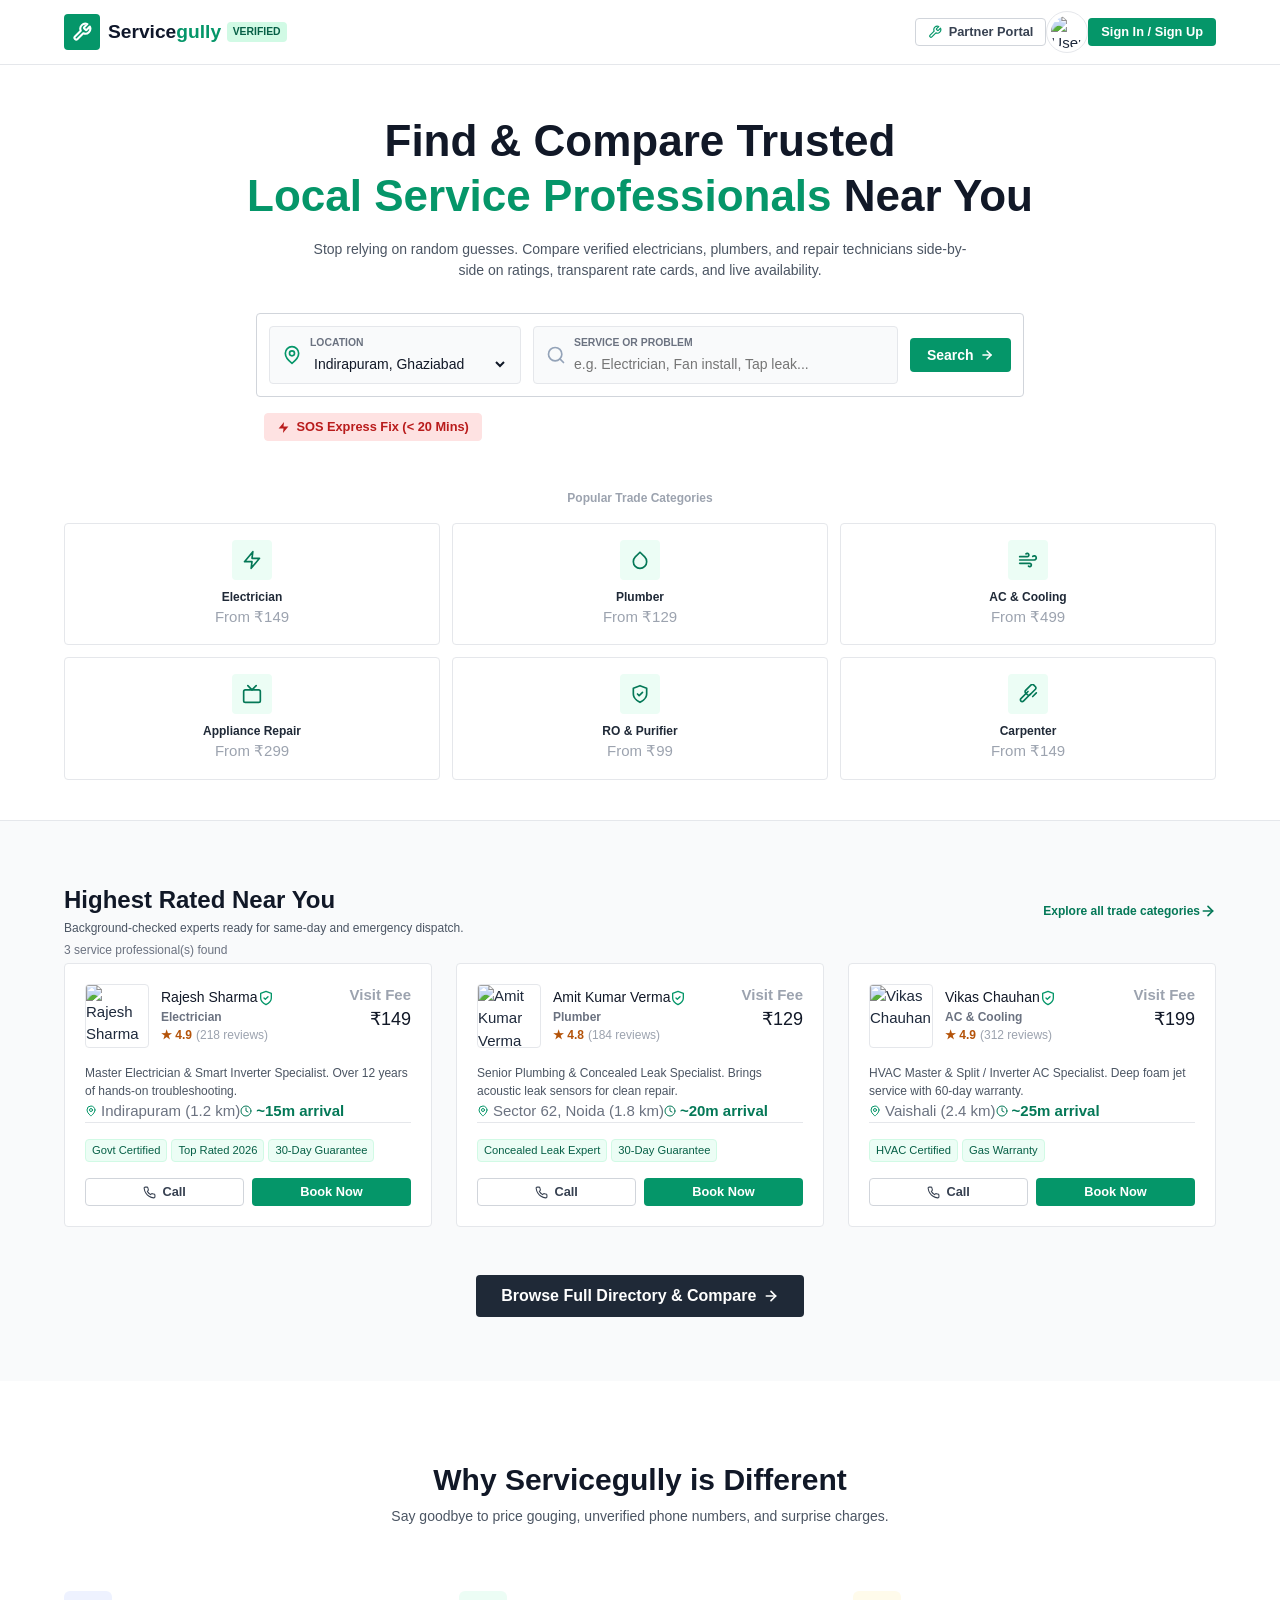
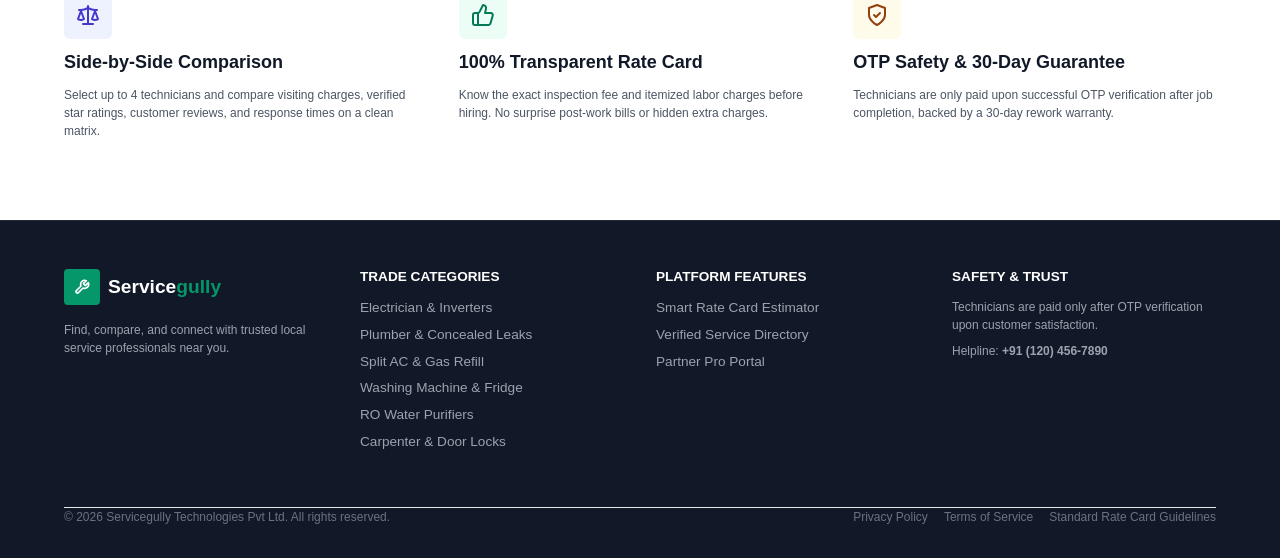
==== commit 020559f1: "Added" ====
--- a/index.html
+++ b/index.html
@@ -15,8 +15,8 @@
     <link href="https://fonts.googleapis.com/css2?family=Manrope:wght@300;400;500;600;700;800&family=Sora:wght@400;500;600;700;800;900&display=swap" rel="stylesheet" />
 
     <!-- Pure Vanilla CSS Stylesheet -->
-    <link rel="stylesheet" href="css/style.css" />
-    <link rel="stylesheet" href="css/interactive.css" />
+    <link rel="stylesheet" href="style.css" />
+    <link rel="stylesheet" href="interactive.css" />
   </head>
   <body>
     <!-- Top Navigation -->
@@ -501,6 +501,6 @@
         <span>Estimator</span>
       </a>
     </nav>
-    <script src="js/servicegully.js"></script>
+    <script src="servicegully.js"></script>
   </body>
 </html>
--- a/style.css
+++ b/style.css
@@ -0,0 +1,628 @@
+/* ==========================================================================
+   ServiceGully - Clean, Human UI Stylesheet (Flat, No Boxy/Hover Effects)
+   ========================================================================== */
+
+/* --- Reset & Base --- */
+*, *::before, *::after {
+  box-sizing: border-box;
+  margin: 0;
+  padding: 0;
+}
+
+html {
+  scroll-behavior: smooth;
+}
+
+body {
+  font-family: -apple-system, BlinkMacSystemFont, "Segoe UI", Roboto, "Helvetica Neue", Arial, sans-serif;
+  background-color: #ffffff;
+  color: #1e293b;
+  line-height: 1.5;
+  font-size: 15px;
+  padding-bottom: 4.5rem;
+}
+
+@media (min-width: 768px) {
+  body {
+    padding-bottom: 0;
+  }
+}
+
+h1, h2, h3, h4, h5, h6 {
+  color: #0f172a;
+  font-weight: 700;
+  line-height: 1.25;
+}
+
+a {
+  color: inherit;
+  text-decoration: none;
+}
+
+button, input, select, textarea {
+  font-family: inherit;
+  font-size: inherit;
+}
+
+button {
+  cursor: pointer;
+  border: none;
+  background: none;
+}
+
+img {
+  max-width: 100%;
+  height: auto;
+  display: block;
+}
+
+svg {
+  display: inline-block;
+  vertical-align: middle;
+  flex-shrink: 0;
+}
+
+/* --- Layout & Container --- */
+.container {
+  width: 100%;
+  max-width: 1200px;
+  margin: 0 auto;
+  padding: 0 1rem;
+}
+
+@media (min-width: 768px) {
+  .container {
+    padding: 0 1.5rem;
+  }
+}
+
+.max-w-2xl { max-width: 42rem; margin-left: auto; margin-right: auto; }
+.max-w-3xl { max-width: 48rem; margin-left: auto; margin-right: auto; }
+.max-w-4xl { max-width: 56rem; margin-left: auto; margin-right: auto; }
+.max-w-5xl { max-width: 64rem; margin-left: auto; margin-right: auto; }
+
+/* --- Flexbox & Grid --- */
+.flex { display: flex; }
+.inline-flex { display: inline-flex; }
+.flex-col { flex-direction: column; }
+.flex-row { flex-direction: row; }
+.flex-wrap { flex-wrap: wrap; }
+.items-center { align-items: center; }
+.items-start { align-items: flex-start; }
+.items-end { align-items: flex-end; }
+.justify-between { justify-content: space-between; }
+.justify-center { justify-content: center; }
+.justify-end { justify-content: flex-end; }
+.flex-1 { flex: 1 1 0%; }
+.shrink-0 { flex-shrink: 0; }
+
+.gap-1 { gap: 0.25rem; }
+.gap-2 { gap: 0.5rem; }
+.gap-2-5 { gap: 0.625rem; }
+.gap-3 { gap: 0.75rem; }
+.gap-4 { gap: 1rem; }
+.gap-5 { gap: 1.25rem; }
+.gap-6 { gap: 1.5rem; }
+.gap-8 { gap: 2rem; }
+
+.space-y-1 > * + * { margin-top: 0.25rem; }
+.space-y-2 > * + * { margin-top: 0.5rem; }
+.space-y-3 > * + * { margin-top: 0.75rem; }
+.space-y-4 > * + * { margin-top: 1rem; }
+.space-y-6 > * + * { margin-top: 1.5rem; }
+.space-y-8 > * + * { margin-top: 2rem; }
+
+.grid { display: grid; }
+.grid-cols-1 { grid-template-columns: repeat(1, minmax(0, 1fr)); }
+.grid-cols-2 { grid-template-columns: repeat(2, minmax(0, 1fr)); }
+.grid-cols-3 { grid-template-columns: repeat(3, minmax(0, 1fr)); }
+.grid-cols-4 { grid-template-columns: repeat(4, minmax(0, 1fr)); }
+.grid-cols-6 { grid-template-columns: repeat(6, minmax(0, 1fr)); }
+
+@media (min-width: 640px) {
+  .sm\:grid-cols-2 { grid-template-columns: repeat(2, minmax(0, 1fr)); }
+  .sm\:grid-cols-3 { grid-template-columns: repeat(3, minmax(0, 1fr)); }
+  .sm\:flex-row { flex-direction: row; }
+  .sm\:items-center { align-items: center; }
+}
+
+@media (min-width: 768px) {
+  .md\:grid-cols-2 { grid-template-columns: repeat(2, minmax(0, 1fr)); }
+  .md\:grid-cols-3 { grid-template-columns: repeat(3, minmax(0, 1fr)); }
+  .md\:grid-cols-4 { grid-template-columns: repeat(4, minmax(0, 1fr)); }
+  .md\:flex-row { flex-direction: row; }
+  .md\:items-center { align-items: center; }
+  .md\:text-left { text-align: left; }
+  .md\:text-right { text-align: right; }
+}
+
+@media (min-width: 1024px) {
+  .lg\:grid-cols-2 { grid-template-columns: repeat(2, minmax(0, 1fr)); }
+  .lg\:grid-cols-3 { grid-template-columns: repeat(3, minmax(0, 1fr)); }
+  .lg\:grid-cols-4 { grid-template-columns: repeat(4, minmax(0, 1fr)); }
+}
+
+/* --- Header & Navigation --- */
+.header-sticky {
+  position: sticky;
+  top: 0;
+  z-index: 50;
+  background-color: #ffffff;
+  border-bottom: 1px solid #e5e7eb;
+}
+
+.glass-nav, .glass-card {
+  background-color: #ffffff;
+}
+
+.nav-wrapper {
+  height: 4rem;
+  display: flex;
+  align-items: center;
+  justify-content: space-between;
+}
+
+.brand-logo {
+  display: flex;
+  align-items: center;
+  gap: 0.5rem;
+}
+
+.brand-icon-box {
+  width: 2.25rem;
+  height: 2.25rem;
+  border-radius: 4px;
+  background-color: #059669;
+  color: #ffffff;
+  display: flex;
+  align-items: center;
+  justify-content: center;
+}
+
+.brand-title {
+  font-weight: 700;
+  font-size: 1.2rem;
+  color: #0f172a;
+}
+
+.brand-highlight {
+  color: #059669;
+}
+
+.brand-badge {
+  display: inline-block;
+  padding: 2px 6px;
+  border-radius: 4px;
+  font-size: 0.65rem;
+  font-weight: 700;
+  background-color: #d1fae5;
+  color: #065f46;
+  text-transform: uppercase;
+  margin-left: 0.35rem;
+}
+
+.nav-link {
+  padding: 0.4rem 0.75rem;
+  border-radius: 4px;
+  font-size: 0.875rem;
+  font-weight: 500;
+  color: #4b5563;
+  display: inline-flex;
+  align-items: center;
+  gap: 0.35rem;
+}
+
+.nav-link.active {
+  color: #059669;
+  font-weight: 600;
+}
+
+/* --- Buttons --- */
+.btn {
+  display: inline-flex;
+  align-items: center;
+  justify-content: center;
+  gap: 0.4rem;
+  font-weight: 600;
+  border-radius: 4px;
+  border: 1px solid transparent;
+  cursor: pointer;
+  text-decoration: none;
+  font-size: 0.875rem;
+  line-height: 1;
+}
+
+.btn-sm {
+  padding: 0.4rem 0.75rem;
+  font-size: 0.8rem;
+}
+
+.btn-md {
+  padding: 0.55rem 1rem;
+}
+
+.btn-lg {
+  padding: 0.75rem 1.5rem;
+  font-size: 1rem;
+}
+
+.btn-primary {
+  background-color: #059669;
+  color: #ffffff;
+}
+
+.btn-dark {
+  background-color: #1f2937;
+  color: #ffffff;
+}
+
+.btn-outline {
+  background-color: #ffffff;
+  border-color: #d1d5db;
+  color: #374151;
+}
+
+.btn-compare {
+  background-color: #eef2ff;
+  border-color: #e0e7ff;
+  color: #4338ca;
+}
+
+.btn-sos {
+  background-color: #fee2e2;
+  border-color: #fee2e2;
+  color: #b91c1c;
+}
+
+/* --- Flat Content Blocks (No Heavy Boxes/Shadows) --- */
+.card {
+  background-color: #ffffff;
+  border: 1px solid #e5e7eb;
+  border-radius: 4px;
+  padding: 1.25rem;
+}
+
+/* --- Hero Section --- */
+.hero-section {
+  padding: 3rem 0 2.5rem;
+  background-color: #ffffff;
+  border-bottom: 1px solid #e5e7eb;
+}
+
+.hero-glow-1, .hero-glow-2 {
+  display: none;
+}
+
+.hero-title {
+  font-size: 2rem;
+  color: #111827;
+  margin-bottom: 0.75rem;
+}
+
+@media (min-width: 640px) {
+  .hero-title {
+    font-size: 2.75rem;
+  }
+}
+
+.gradient-text {
+  color: #059669;
+}
+
+/* --- Search & Inputs --- */
+.search-box-card {
+  background: #ffffff;
+  border-radius: 4px;
+  padding: 0.75rem;
+  border: 1px solid #d1d5db;
+}
+
+.search-field-pill {
+  flex: 1;
+  display: flex;
+  align-items: center;
+  gap: 0.5rem;
+  padding: 0.5rem 0.75rem;
+  background-color: #f9fafb;
+  border: 1px solid #e5e7eb;
+  border-radius: 4px;
+}
+
+.field-label {
+  display: block;
+  font-size: 0.65rem;
+  font-weight: 700;
+  text-transform: uppercase;
+  color: #6b7280;
+  margin-bottom: 2px;
+}
+
+.field-input, .field-select {
+  width: 100%;
+  background: transparent;
+  border: none;
+  outline: none;
+  font-size: 0.875rem;
+  color: #111827;
+}
+
+/* --- Category Elements --- */
+.category-pill {
+  padding: 0.4rem 0.85rem;
+  border-radius: 4px;
+  font-size: 0.8rem;
+  font-weight: 500;
+  display: inline-flex;
+  align-items: center;
+  gap: 0.35rem;
+  border: 1px solid #d1d5db;
+  background-color: #ffffff;
+  color: #374151;
+  cursor: pointer;
+}
+
+.category-pill.active {
+  background-color: #111827;
+  border-color: #111827;
+  color: #ffffff;
+}
+
+.category-card {
+  padding: 1rem 0.75rem;
+  background-color: #ffffff;
+  border: 1px solid #e5e7eb;
+  border-radius: 4px;
+  text-align: center;
+  display: flex;
+  flex-direction: column;
+  align-items: center;
+}
+
+.category-icon-box {
+  width: 2.5rem;
+  height: 2.5rem;
+  border-radius: 4px;
+  background-color: #ecfdf5;
+  color: #047857;
+  display: flex;
+  align-items: center;
+  justify-content: center;
+  margin-bottom: 0.5rem;
+}
+
+/* --- Professional Card --- */
+.pro-card {
+  background-color: #ffffff;
+  border-radius: 4px;
+  border: 1px solid #e5e7eb;
+  padding: 1.25rem;
+  display: flex;
+  flex-direction: column;
+  justify-content: space-between;
+}
+
+.pro-avatar {
+  width: 4rem;
+  height: 4rem;
+  border-radius: 4px;
+  object-fit: cover;
+  border: 1px solid #e5e7eb;
+}
+
+/* --- Badges & Tags --- */
+.badge-tag {
+  display: inline-flex;
+  align-items: center;
+  gap: 0.25rem;
+  padding: 2px 6px;
+  border-radius: 4px;
+  font-size: 0.7rem;
+  font-weight: 500;
+  background-color: #f3f4f6;
+  color: #374151;
+  border: 1px solid #e5e7eb;
+}
+
+.badge-emerald {
+  background-color: #ecfdf5;
+  color: #065f46;
+  border-color: #d1fae5;
+}
+
+.badge-amber {
+  background-color: #fffbeb;
+  color: #92400e;
+  border-color: #fef3c7;
+}
+
+.badge-blue {
+  background-color: #eff6ff;
+  color: #1e40af;
+  border-color: #dbeafe;
+}
+
+.badge-rose {
+  background-color: #fff1f2;
+  color: #9f1239;
+  border-color: #ffe4e6;
+}
+
+.pulse-available, .pulse-sos {
+  animation: none;
+}
+
+/* --- Mobile Bottom Nav --- */
+.mobile-bottom-nav {
+  position: fixed;
+  bottom: 0;
+  left: 0;
+  right: 0;
+  height: 3.5rem;
+  background-color: #ffffff;
+  border-top: 1px solid #e5e7eb;
+  display: flex;
+  align-items: center;
+  justify-content: space-around;
+  z-index: 50;
+}
+
+@media (min-width: 768px) {
+  .mobile-bottom-nav {
+    display: none;
+  }
+}
+
+.mobile-nav-item {
+  display: flex;
+  flex-direction: column;
+  align-items: center;
+  font-size: 0.7rem;
+  font-weight: 500;
+  color: #6b7280;
+  gap: 2px;
+}
+
+.mobile-nav-item.active {
+  color: #059669;
+}
+
+/* --- Footer --- */
+.site-footer {
+  background-color: #111827;
+  color: #9ca3af;
+  padding: 3rem 0 2rem;
+  border-top: 1px solid #1f2937;
+}
+
+.footer-heading {
+  color: #ffffff;
+  font-size: 0.85rem;
+  font-weight: 700;
+  text-transform: uppercase;
+  margin-bottom: 0.75rem;
+}
+
+.footer-link {
+  color: #9ca3af;
+  font-size: 0.85rem;
+  display: block;
+  margin-bottom: 0.4rem;
+}
+
+/* --- Utilities --- */
+.text-xs { font-size: 0.75rem; }
+.text-sm { font-size: 0.875rem; }
+.text-base { font-size: 1rem; }
+.text-lg { font-size: 1.125rem; }
+.text-xl { font-size: 1.25rem; }
+.text-2xl { font-size: 1.5rem; }
+.text-3xl { font-size: 1.875rem; }
+
+.font-normal { font-weight: 400; }
+.font-medium { font-weight: 500; }
+.font-semibold { font-weight: 600; }
+.font-bold { font-weight: 700; }
+
+.text-slate-400 { color: #9ca3af; }
+.text-slate-500 { color: #6b7280; }
+.text-slate-600 { color: #4b5563; }
+.text-slate-700 { color: #374151; }
+.text-slate-800 { color: #1f2937; }
+.text-slate-900 { color: #111827; }
+.text-emerald-600 { color: #059669; }
+.text-emerald-700 { color: #047857; }
+.text-amber-700 { color: #b45309; }
+.text-rose-600 { color: #e11d48; }
+.text-rose-700 { color: #be123c; }
+.text-blue-600 { color: #2563eb; }
+.text-blue-700 { color: #1d4ed8; }
+.text-indigo-600 { color: #4f46e5; }
+.text-indigo-700 { color: #4338ca; }
+
+.bg-white { background-color: #ffffff; }
+.bg-slate-50 { background-color: #f9fafb; }
+.bg-slate-100 { background-color: #f3f4f6; }
+.bg-slate-800 { background-color: #1f2937; }
+.bg-slate-900 { background-color: #111827; }
+.bg-emerald-50 { background-color: #ecfdf5; }
+.bg-emerald-600 { background-color: #059669; }
+.bg-emerald-700 { background-color: #047857; }
+.bg-rose-50 { background-color: #fff1f2; }
+.bg-blue-50 { background-color: #eff6ff; }
+.bg-indigo-50 { background-color: #eef2ff; }
+
+.border { border: 1px solid #e5e7eb; }
+.border-b { border-bottom: 1px solid #e5e7eb; }
+.border-t { border-top: 1px solid #e5e7eb; }
+.border-slate-200 { border-color: #e5e7eb; }
+.border-slate-300 { border-color: #d1d5db; }
+.border-emerald-200 { border-color: #d1fae5; }
+
+.rounded-lg { border-radius: 4px; }
+.rounded-xl { border-radius: 6px; }
+.rounded-2xl { border-radius: 8px; }
+.rounded-full { border-radius: 9999px; }
+
+.p-1 { padding: 0.25rem; }
+.p-2 { padding: 0.5rem; }
+.p-3 { padding: 0.75rem; }
+.p-4 { padding: 1rem; }
+.p-5 { padding: 1.25rem; }
+.p-6 { padding: 1.5rem; }
+.p-8 { padding: 2rem; }
+
+.py-2 { padding-top: 0.5rem; padding-bottom: 0.5rem; }
+.py-4 { padding-top: 1rem; padding-bottom: 1rem; }
+.py-6 { padding-top: 1.5rem; padding-bottom: 1.5rem; }
+.py-8 { padding-top: 2rem; padding-bottom: 2rem; }
+.py-12 { padding-top: 3rem; padding-bottom: 3rem; }
+.py-16 { padding-top: 4rem; padding-bottom: 4rem; }
+.py-20 { padding-top: 5rem; padding-bottom: 5rem; }
+
+.px-2 { padding-left: 0.5rem; padding-right: 0.5rem; }
+.px-3 { padding-left: 0.75rem; padding-right: 0.75rem; }
+.px-4 { padding-left: 1rem; padding-right: 1rem; }
+.px-6 { padding-left: 1.5rem; padding-right: 1.5rem; }
+
+.mt-1 { margin-top: 0.25rem; }
+.mt-2 { margin-top: 0.5rem; }
+.mt-4 { margin-top: 1rem; }
+.mt-6 { margin-top: 1.5rem; }
+.mt-8 { margin-top: 2rem; }
+.mt-12 { margin-top: 3rem; }
+
+.mb-1 { margin-bottom: 0.25rem; }
+.mb-2 { margin-bottom: 0.5rem; }
+.mb-4 { margin-bottom: 1rem; }
+.mb-6 { margin-bottom: 1.5rem; }
+.mb-8 { margin-bottom: 2rem; }
+.mb-12 { margin-bottom: 3rem; }
+.mb-16 { margin-bottom: 4rem; }
+
+.text-center { text-align: center; }
+.text-left { text-align: left; }
+.text-right { text-align: right; }
+.w-full { width: 100%; }
+.h-full { height: 100%; }
+.relative { position: relative; }
+.truncate { overflow: hidden; text-overflow: ellipsis; white-space: nowrap; }
+
+/* --- Data Table --- */
+.data-table {
+  width: 100%;
+  border-collapse: collapse;
+  text-align: left;
+}
+
+.data-table th,
+.data-table td {
+  padding: 0.65rem 0.5rem;
+  border-bottom: 1px solid #f3f4f6;
+  font-size: 0.85rem;
+}
+
+.data-table th {
+  font-weight: 600;
+  color: #6b7280;
+  font-size: 0.75rem;
+}
--- a/interactive.css
+++ b/interactive.css
@@ -0,0 +1,524 @@
+/* Small styles used by the JavaScript booking form */
+.sg-modal-backdrop {
+    position: fixed;
+    inset: 0;
+    background: rgba(15, 23, 42, .62);
+    z-index: 1000;
+    display: flex;
+    align-items: center;
+    justify-content: center;
+    padding: 1rem
+}
+
+.sg-modal {
+    position: relative;
+    background: #fff;
+    width: min(100%, 460px);
+    max-height: 90vh;
+    overflow: auto;
+    border-radius: 16px;
+    padding: 1.5rem;
+    box-shadow: 0 20px 60px rgba(0, 0, 0, .25)
+}
+
+.sg-modal h2 {
+    font-size: 1.35rem;
+    margin: 0 2rem .4rem 0;
+    color: #0f172a
+}
+
+.sg-modal-subtitle {
+    font-size: .88rem;
+    color: #64748b;
+    margin-bottom: 1rem;
+    line-height: 1.5
+}
+
+.sg-modal-close {
+    position: absolute;
+    right: 1rem;
+    top: .7rem;
+    font-size: 1.8rem;
+    color: #64748b;
+    line-height: 1
+}
+
+#sg-booking-form {
+    display: grid;
+    gap: .85rem
+}
+
+#sg-booking-form label {
+    display: grid;
+    gap: .35rem;
+    font-size: .82rem;
+    font-weight: 700;
+    color: #334155
+}
+
+#sg-booking-form input,
+#sg-booking-form textarea {
+    width: 100%;
+    border: 1px solid #cbd5e1;
+    border-radius: 8px;
+    padding: .7rem;
+    font: inherit;
+    font-size: .9rem;
+    color: #0f172a
+}
+
+#sg-booking-form input:focus,
+#sg-booking-form textarea:focus {
+    outline: 2px solid #a7f3d0;
+    border-color: #059669
+}
+
+.sg-submit {
+    width: 100%;
+    padding: .8rem 1rem;
+    border-radius: 8px;
+    background: #059669;
+    color: #fff;
+    font-weight: 800;
+    margin-top: .25rem
+}
+
+.sg-submit:hover {
+    background: #047857
+}
+
+.sg-demo-note {
+    font-size: .7rem;
+    color: #94a3b8;
+    margin-top: .9rem;
+    line-height: 1.4
+}
+
+.sg-success-icon {
+    width: 3rem;
+    height: 3rem;
+    border-radius: 50%;
+    background: #d1fae5;
+    color: #047857;
+    display: grid;
+    place-items: center;
+    font-size: 1.7rem;
+    font-weight: 900;
+    margin-bottom: 1rem
+}
+
+
+/* Sign in / sign up modal */
+.sg-auth-overlay {
+    position: fixed;
+    inset: 0;
+    z-index: 9999;
+    background: rgba(15, 23, 42, .62);
+    display: flex;
+    align-items: center;
+    justify-content: center;
+    padding: 18px;
+    backdrop-filter: blur(4px)
+}
+
+.sg-auth-overlay[hidden],
+.sg-signup-only[hidden] {
+    display: none !important
+}
+
+.sg-auth-card {
+    position: relative;
+    width: min(100%, 460px);
+    max-height: 92vh;
+    overflow: auto;
+    background: #fff;
+    border-radius: 22px;
+    padding: 30px;
+    box-shadow: 0 25px 80px rgba(15, 23, 42, .3)
+}
+
+.sg-auth-close {
+    position: absolute;
+    right: 17px;
+    top: 12px;
+    border: 0;
+    background: #f1f5f9;
+    border-radius: 50%;
+    width: 34px;
+    height: 34px;
+    font-size: 25px;
+    line-height: 1;
+    color: #475569;
+    cursor: pointer
+}
+
+.sg-auth-brand {
+    font-family: Sora, sans-serif;
+    font-size: 20px;
+    font-weight: 900;
+    color: #172554;
+    margin-bottom: 12px
+}
+
+.sg-auth-brand span {
+    color: #059669
+}
+
+.sg-auth-card h2 {
+    font-family: Sora, sans-serif;
+    font-size: 25px;
+    font-weight: 800;
+    color: #0f172a;
+    margin: 0
+}
+
+.sg-auth-subtitle {
+    font-size: 13px;
+    color: #64748b;
+    margin: 6px 0 18px
+}
+
+.sg-auth-tabs {
+    display: grid;
+    grid-template-columns: 1fr 1fr;
+    background: #f1f5f9;
+    padding: 4px;
+    border-radius: 12px;
+    margin-bottom: 18px
+}
+
+.sg-auth-tabs button {
+    border: 0;
+    background: transparent;
+    padding: 10px;
+    border-radius: 9px;
+    font-weight: 800;
+    color: #64748b;
+    cursor: pointer
+}
+
+.sg-auth-tabs button.active {
+    background: #fff;
+    color: #047857;
+    box-shadow: 0 1px 5px #0f172a14
+}
+
+.sg-role-title {
+    font-size: 12px;
+    font-weight: 800;
+    color: #334155;
+    margin-bottom: 8px
+}
+
+.sg-role-options {
+    display: grid;
+    grid-template-columns: 1fr 1fr;
+    gap: 9px;
+    margin-bottom: 16px
+}
+
+.sg-role-options label {
+    cursor: pointer
+}
+
+.sg-role-options input {
+    position: absolute;
+    opacity: 0
+}
+
+.sg-role-options span {
+    display: block;
+    text-align: center;
+    padding: 12px 8px;
+    border: 1px solid #cbd5e1;
+    border-radius: 11px;
+    font-size: 12px;
+    font-weight: 800;
+    color: #334155
+}
+
+.sg-role-options input:checked+span {
+    border-color: #059669;
+    background: #ecfdf5;
+    color: #047857;
+    box-shadow: inset 0 0 0 1px #059669
+}
+
+.sg-auth-field {
+    display: block;
+    font-size: 12px;
+    font-weight: 800;
+    color: #334155;
+    margin: 12px 0
+}
+
+.sg-auth-field input {
+    display: block;
+    width: 100%;
+    margin-top: 6px;
+    padding: 12px 13px;
+    border: 1px solid #cbd5e1;
+    border-radius: 10px;
+    outline: none;
+    font: 500 13px Manrope, sans-serif
+}
+
+.sg-auth-field input:focus {
+    border-color: #059669;
+    box-shadow: 0 0 0 3px #10b98120
+}
+
+.sg-auth-submit {
+    width: 100%;
+    border: 0;
+    border-radius: 11px;
+    background: #059669;
+    color: #fff;
+    padding: 13px;
+    font-weight: 900;
+    cursor: pointer;
+    margin-top: 6px
+}
+
+.sg-auth-submit:hover {
+    background: #047857
+}
+
+.sg-auth-message {
+    font-size: 12px;
+    font-weight: 800;
+    color: #047857;
+    min-height: 18px;
+    margin: 10px 0 0
+}
+
+.sg-auth-demo-note {
+    font-size: 10px;
+    line-height: 1.5;
+    color: #94a3b8;
+    margin: 14px 0 0;
+    text-align: center
+}
+
+.sg-extra-nav {
+    white-space: nowrap
+}
+
+.nav-wrapper {
+    gap: 10px
+}
+
+.nav-wrapper nav {
+    flex-wrap: wrap
+}
+
+@media(max-width:900px) {
+    .sg-extra-nav {
+        display: none !important
+    }
+}
+
+@media(max-width:600px) {
+    .sg-auth-card {
+        padding: 24px 19px
+    }
+
+    .nav-wrapper #sg-auth-open {
+        font-size: 10px;
+        padding: 8px 10px
+    }
+}
+
+/* Account dashboard and booking history */
+.sg-account-card {
+    position: relative;
+    width: min(100%, 620px);
+    max-height: 92vh;
+    overflow: auto;
+    background: #fff;
+    border-radius: 22px;
+    padding: 30px;
+    box-shadow: 0 25px 80px rgba(15, 23, 42, .3)
+}
+
+.sg-account-card h2 {
+    font-size: 25px;
+    font-weight: 900;
+    color: #0f172a;
+    margin: 5px 0
+}
+
+.sg-account-welcome {
+    color: #64748b;
+    font-size: 13px;
+    margin: 5px 0 18px
+}
+
+.sg-account-profile {
+    display: grid;
+    grid-template-columns: 1fr 1fr;
+    gap: 10px;
+    background: #f8fafc;
+    border: 1px solid #e2e8f0;
+    border-radius: 14px;
+    padding: 14px;
+    margin: 15px 0 22px
+}
+
+.sg-account-profile div {
+    display: grid;
+    gap: 4px;
+    min-width: 0
+}
+
+.sg-account-profile span {
+    font-size: 10px;
+    text-transform: uppercase;
+    letter-spacing: .06em;
+    color: #94a3b8;
+    font-weight: 800
+}
+
+.sg-account-profile strong {
+    font-size: 12px;
+    color: #1e293b;
+    overflow-wrap: anywhere
+}
+
+.sg-bookings-heading {
+    display: flex;
+    justify-content: space-between;
+    align-items: center;
+    margin: 8px 0 12px
+}
+
+.sg-bookings-heading h3,
+.sg-provider-dashboard h3 {
+    font-size: 17px;
+    font-weight: 900;
+    color: #0f172a
+}
+
+.sg-bookings-heading span {
+    font-size: 11px;
+    color: #64748b;
+    background: #f1f5f9;
+    border-radius: 20px;
+    padding: 5px 9px
+}
+
+.sg-empty-bookings,
+.sg-provider-dashboard {
+    border: 1px dashed #cbd5e1;
+    background: #f8fafc;
+    border-radius: 14px;
+    padding: 22px;
+    text-align: center;
+    color: #64748b;
+    font-size: 12px
+}
+
+.sg-empty-bookings strong {
+    display: block;
+    color: #334155;
+    font-size: 15px
+}
+
+.sg-empty-bookings p,
+.sg-provider-dashboard p {
+    margin: 7px 0 13px;
+    line-height: 1.6
+}
+
+.sg-account-browse {
+    display: inline-block;
+    background: #059669;
+    color: #fff;
+    text-decoration: none;
+    border-radius: 8px;
+    padding: 9px 14px;
+    font-size: 12px;
+    font-weight: 800
+}
+
+.sg-booking-list {
+    display: grid;
+    gap: 10px;
+    max-height: 310px;
+    overflow: auto
+}
+
+.sg-booking-item {
+    border: 1px solid #e2e8f0;
+    border-radius: 13px;
+    padding: 13px
+}
+
+.sg-booking-top {
+    display: flex;
+    justify-content: space-between;
+    align-items: center;
+    gap: 10px;
+    margin-bottom: 8px
+}
+
+.sg-booking-top strong {
+    font-size: 14px;
+    color: #0f172a
+}
+
+.sg-booking-item p {
+    font-size: 11px;
+    color: #64748b;
+    margin: 4px 0;
+    overflow-wrap: anywhere
+}
+
+.sg-status {
+    font-size: 10px;
+    font-weight: 900;
+    color: #92400e;
+    background: #fef3c7;
+    border-radius: 20px;
+    padding: 5px 8px;
+    white-space: nowrap
+}
+
+.sg-status.is-cancelled {
+    color: #991b1b;
+    background: #fee2e2
+}
+
+.sg-cancel-booking {
+    font-size: 11px;
+    font-weight: 800;
+    color: #b91c1c;
+    margin-top: 8px;
+    text-decoration: underline
+}
+
+.sg-logout {
+    width: 100%;
+    margin-top: 18px;
+    padding: 11px;
+    border: 1px solid #fecaca;
+    border-radius: 10px;
+    color: #b91c1c;
+    font-weight: 900;
+    background: #fff;
+    cursor: pointer
+}
+
+@media(max-width:600px) {
+    .sg-account-card {
+        padding: 23px 17px
+    }
+
+    .sg-account-profile {
+        grid-template-columns: 1fr
+    }
+
+    .sg-booking-top {
+        align-items: flex-start
+    }
+}
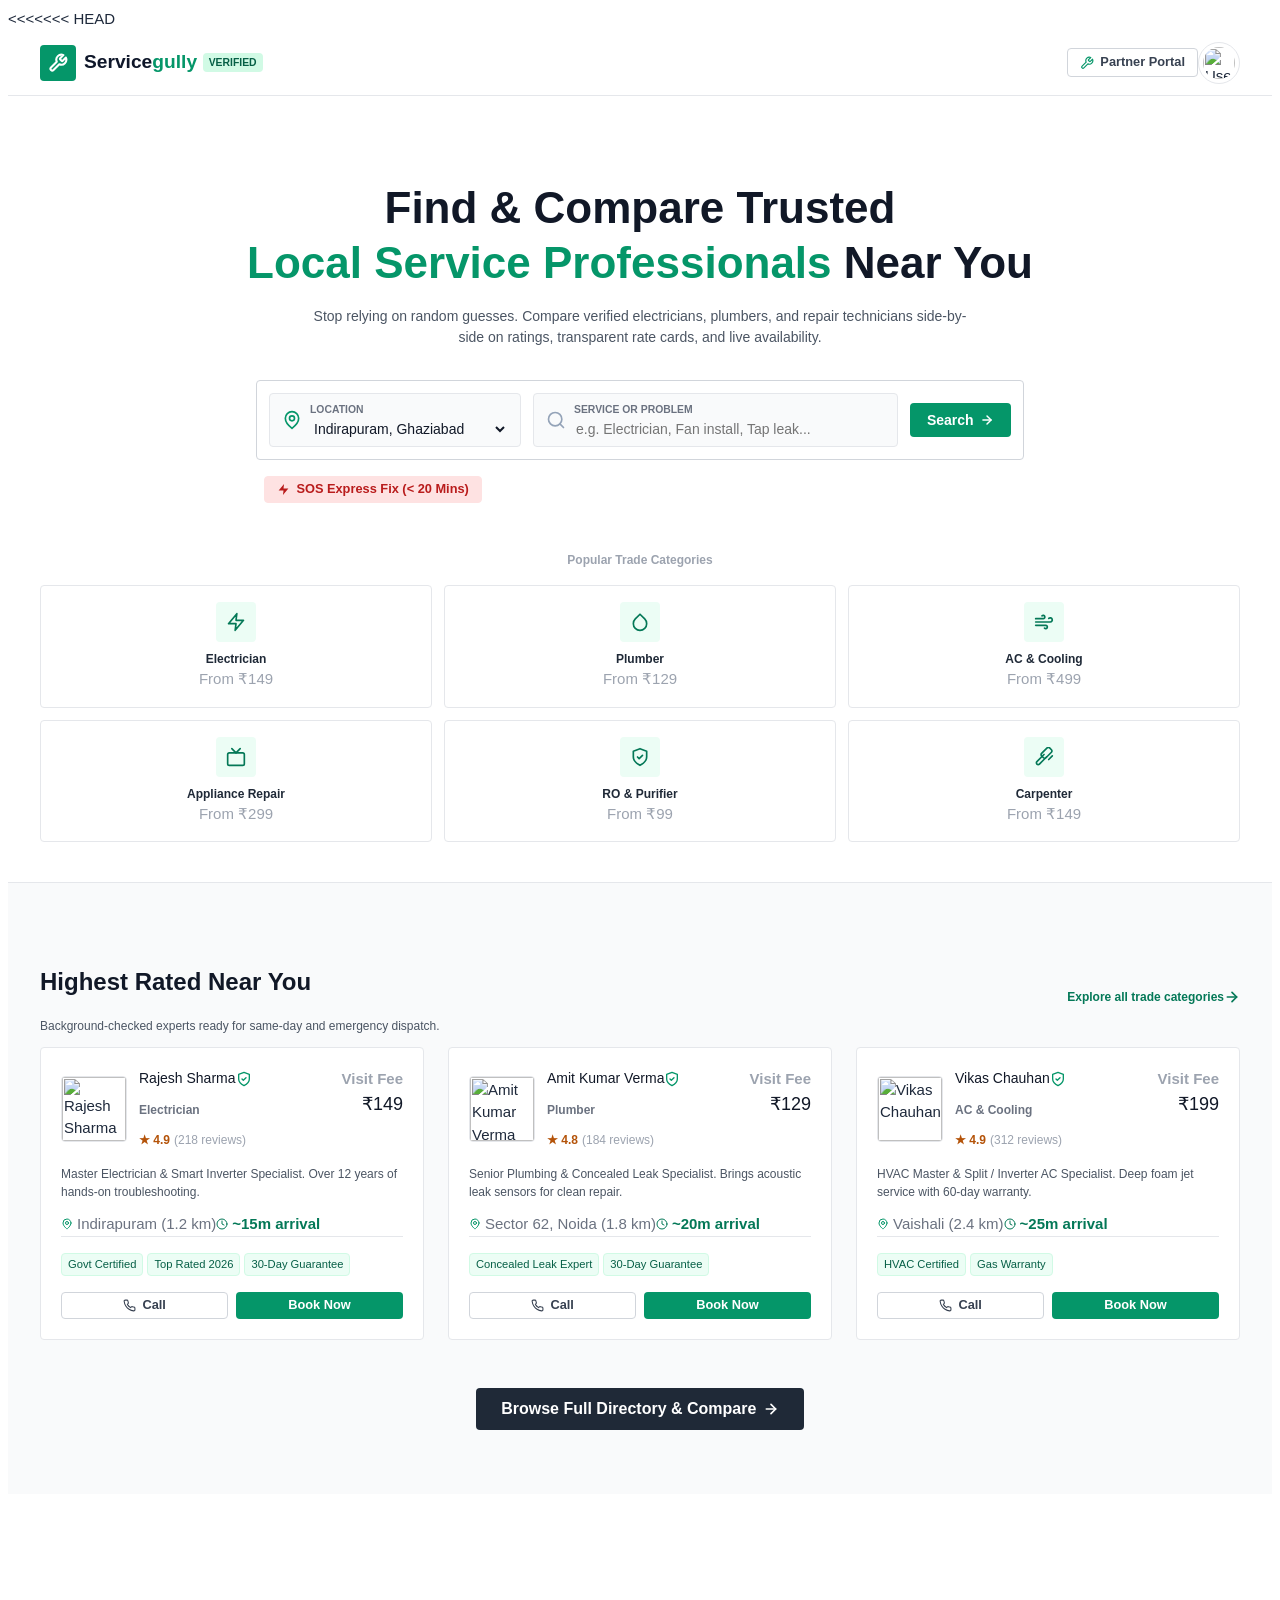
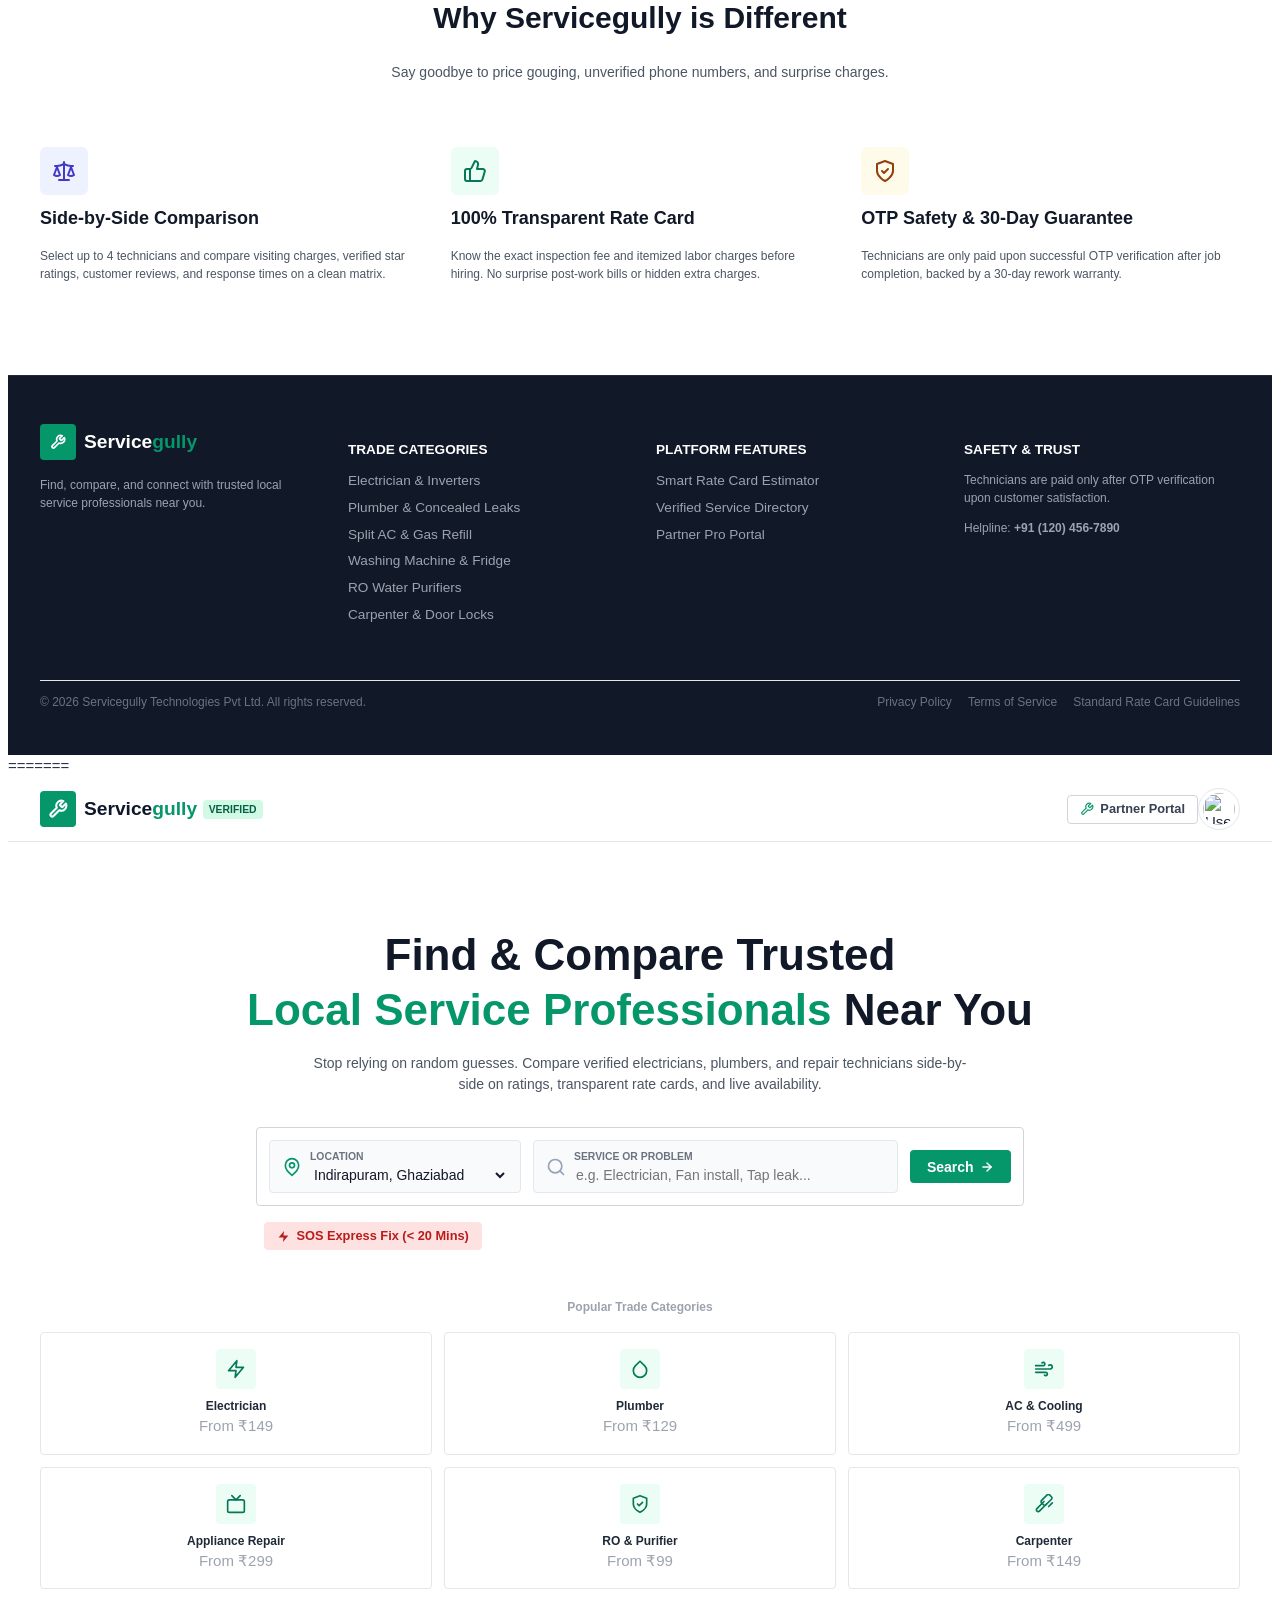
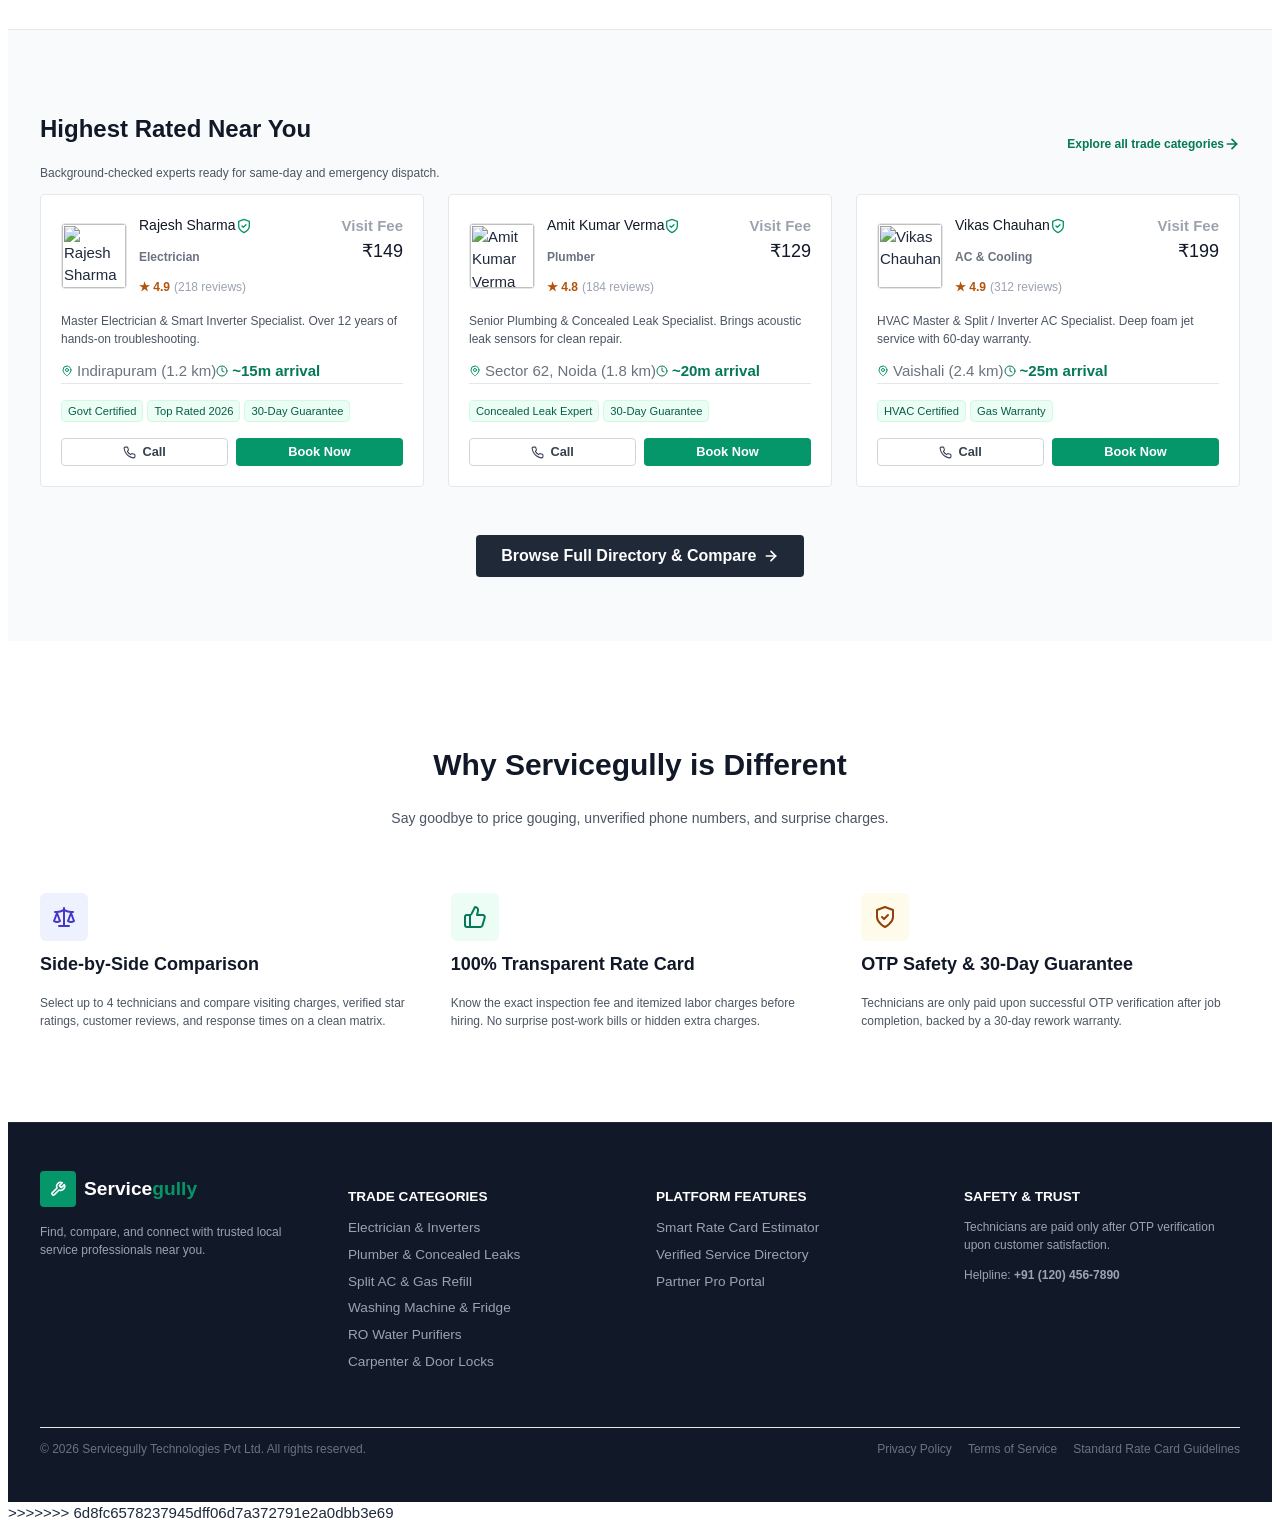
==== commit 56595b35: "Merge local and remote history" ====
--- a/index.html
+++ b/index.html
@@ -1,3 +1,4 @@
+<<<<<<< HEAD
 <!doctype html>
 <html lang="en">
   <head>
@@ -41,7 +42,7 @@
           <div style="display: none; @media(min-width: 1024px){display: block;}">
             <div class="category-pill" style="padding: 0.375rem 0.75rem; font-size: 0.75rem;">
               <svg width="14" height="14" viewBox="0 0 24 24" fill="none" stroke="#059669" stroke-width="2" stroke-linecap="round" stroke-linejoin="round"><path d="M20 10c0 6-8 12-8 12s-8-6-8-12a8 8 0 0 1 16 0Z"/><circle cx="12" cy="10" r="3"/></svg>
-              <span class="truncate" style="max-width: 140px;">Indirapuram, Ghaziabad</span>
+              <span class="truncate" style="max-width: 140px;">Indirapuram, Ghaziabad </span>
             </div>
           </div>
         </div>
@@ -504,3 +505,511 @@
     <script src="servicegully.js"></script>
   </body>
 </html>
+=======
+<!doctype html>
+<html lang="en">
+  <head>
+    <meta charset="UTF-8" />
+    <meta name="viewport" content="width=device-width, initial-scale=1.0" />
+    <title>Servicegully — Find & Compare Trusted Local Service Professionals</title>
+    <meta name="description" content="Centralized platform to find, compare, and instantly book trusted local service professionals (electricians, plumbers, repair technicians) based on ratings, real-time availability, and transparent charges." />
+    
+    <!-- Tailwind CSS (CDN for this frontend prototype) -->
+    <script src="https://cdn.tailwindcss.com"></script>
+
+    <!-- Google Fonts: Sora (Headings) & Manrope (Body) -->
+    <link rel="preconnect" href="https://fonts.googleapis.com" />
+    <link rel="preconnect" href="https://fonts.gstatic.com" crossorigin />
+    <link href="https://fonts.googleapis.com/css2?family=Manrope:wght@300;400;500;600;700;800&family=Sora:wght@400;500;600;700;800;900&display=swap" rel="stylesheet" />
+
+    <!-- Pure Vanilla CSS Stylesheet -->
+    <link rel="stylesheet" href="style.css" />
+    <link rel="stylesheet" href="interactive.css" />
+  </head>
+  <body>
+    <!-- Top Navigation -->
+    <header class="header-sticky glass-nav">
+      <div class="container nav-wrapper">
+        <!-- Brand Logo & Locality -->
+        <div class="flex items-center gap-4">
+          <a href="index.html" class="brand-logo">
+            <div class="brand-icon-box">
+              <svg width="20" height="20" viewBox="0 0 24 24" fill="none" stroke="currentColor" stroke-width="2.5" stroke-linecap="round" stroke-linejoin="round"><path d="M14.7 6.3a1 1 0 0 0 0 1.4l1.6 1.6a1 1 0 0 0 1.4 0l3.77-3.77a6 6 0 0 1-7.94 7.94l-6.91 6.91a2.12 2.12 0 0 1-3-3l6.91-6.91a6 6 0 0 1 7.94-7.94l-3.76 3.76z"/></svg>
+            </div>
+            <div>
+              <div class="flex items-center">
+                <span class="brand-title">Service<span class="brand-highlight">gully</span></span>
+                <span class="brand-badge">Verified</span>
+              </div>
+              <p class="text-xs text-slate-500 font-medium" style="display: none; @media(min-width: 768px){display: block;}">Trusted local pros near you</p>
+            </div>
+          </a>
+
+          <!-- Locality Selector -->
+          <div style="display: none; @media(min-width: 1024px){display: block;}">
+            <div class="category-pill" style="padding: 0.375rem 0.75rem; font-size: 0.75rem;">
+              <svg width="14" height="14" viewBox="0 0 24 24" fill="none" stroke="#059669" stroke-width="2" stroke-linecap="round" stroke-linejoin="round"><path d="M20 10c0 6-8 12-8 12s-8-6-8-12a8 8 0 0 1 16 0Z"/><circle cx="12" cy="10" r="3"/></svg>
+              <span class="truncate" style="max-width: 140px;">Indirapuram, Ghaziabad </span>
+            </div>
+          </div>
+        </div>
+
+        <!-- Desktop Navigation Links -->
+        <nav class="flex items-center gap-2" style="display: none; @media(min-width: 768px){display: flex;}">
+          <a href="index.html" class="nav-link active">
+            <svg width="15" height="15" viewBox="0 0 24 24" fill="none" stroke="currentColor" stroke-width="2" stroke-linecap="round" stroke-linejoin="round"><path d="m3 9 9-7 9 7v11a2 2 0 0 1-2 2H5a2 2 0 0 1-2-2z"/><polyline points="9 22 9 12 15 12 15 22"/></svg>
+            <span>Home</span>
+          </a>
+          <a href="browse.html" class="nav-link">
+            <svg width="15" height="15" viewBox="0 0 24 24" fill="none" stroke="currentColor" stroke-width="2" stroke-linecap="round" stroke-linejoin="round"><circle cx="11" cy="11" r="8"/><path d="m21 21-4.3-4.3"/></svg>
+            <span>Find Pros</span>
+          </a>
+          <a href="calculator.html" class="nav-link">
+            <svg width="15" height="15" viewBox="0 0 24 24" fill="none" stroke="currentColor" stroke-width="2" stroke-linecap="round" stroke-linejoin="round"><rect width="16" height="20" x="4" y="2" rx="2"/><line x1="8" x2="16" y1="6" y2="6"/><line x1="16" x2="16" y1="14" y2="18"/><path d="M16 10h.01"/><path d="M12 10h.01"/><path d="M8 10h.01"/><path d="M12 14h.01"/><path d="M8 14h.01"/><path d="M12 18h.01"/><path d="M8 18h.01"/></svg>
+            <span>Rate Estimator</span>
+          </a>
+        </nav>
+
+        <!-- Right Controls -->
+        <div class="flex items-center gap-2.5">
+          <a href="partner.html" class="btn btn-outline btn-sm">
+            <svg width="14" height="14" viewBox="0 0 24 24" fill="none" stroke="#059669" stroke-width="2" stroke-linecap="round" stroke-linejoin="round"><path d="M14.7 6.3a1 1 0 0 0 0 1.4l1.6 1.6a1 1 0 0 0 1.4 0l3.77-3.77a6 6 0 0 1-7.94 7.94l-6.91 6.91a2.12 2.12 0 0 1-3-3l6.91-6.91a6 6 0 0 1 7.94-7.94l-3.76 3.76z"/></svg>
+            <span class="font-bold">Partner Portal</span>
+          </a>
+
+          <a href="browse.html?emergency=true" class="btn btn-sos btn-sm pulse-sos" style="display: none; @media(min-width: 1024px){display: inline-flex;}">
+            <svg width="14" height="14" viewBox="0 0 24 24" fill="currentColor" stroke="none"><polygon points="13 2 3 14 12 14 11 22 21 10 12 10 13 2"/></svg>
+            <span>SOS 30-Min</span>
+          </a>
+
+          <div class="flex items-center gap-2 p-1 rounded-full border border-slate-200 bg-white">
+            <img src="https://images.unsplash.com/photo-1535713875002-d1d0cf377fde?w=150" alt="User" style="width: 2rem; height: 2rem; border-radius: 9999px; object-fit: cover; border: 2px solid var(--color-primary-500);" />
+            <span class="font-bold text-xs text-slate-800" style="display: none; @media(min-width: 640px){display: inline;}">Rajshekhar</span>
+          </div>
+        </div>
+      </div>
+    </header>
+
+    <!-- Hero Section -->
+    <section class="hero-section">
+      <div class="hero-glow-1"></div>
+      <div class="hero-glow-2"></div>
+
+      <div class="container relative">
+        <!-- Headline -->
+        <div class="text-center max-w-4xl mb-8">
+          <h1 class="hero-title">
+            Find & Compare Trusted <br />
+            <span class="gradient-text">Local Service Professionals</span> Near You
+          </h1>
+          <p class="text-sm sm:text-base text-slate-600 max-w-2xl mx-auto font-medium mt-4 leading-relaxed">
+            Stop relying on random guesses. Compare verified electricians, plumbers, and repair technicians side-by-side on ratings, transparent rate cards, and live availability.
+          </p>
+        </div>
+
+        <!-- Central Search Box -->
+        <div class="max-w-3xl mb-8">
+          <form action="browse.html" method="GET" class="search-box-card flex flex-col md:flex-row items-stretch gap-3">
+            <!-- Locality Selector -->
+            <div class="search-field-pill">
+              <svg width="20" height="20" viewBox="0 0 24 24" fill="none" stroke="#059669" stroke-width="2" stroke-linecap="round" stroke-linejoin="round"><path d="M20 10c0 6-8 12-8 12s-8-6-8-12a8 8 0 0 1 16 0Z"/><circle cx="12" cy="10" r="3"/></svg>
+              <div class="flex-1 text-left min-w-0">
+                <label class="field-label">Location</label>
+                <select name="locality" class="field-select">
+                  <option value="Indirapuram, Ghaziabad" selected>Indirapuram, Ghaziabad</option>
+                  <option value="Sector 62, Noida">Sector 62, Noida</option>
+                  <option value="Vaishali, Ghaziabad">Vaishali, Ghaziabad</option>
+                  <option value="Kaushambi, Ghaziabad">Kaushambi, Ghaziabad</option>
+                  <option value="Vasundhara, Ghaziabad">Vasundhara, Ghaziabad</option>
+                  <option value="Sector 18, Noida">Sector 18, Noida</option>
+                </select>
+              </div>
+            </div>
+
+            <!-- Keyword Input -->
+            <div class="search-field-pill" style="flex: 1.5;">
+              <svg width="20" height="20" viewBox="0 0 24 24" fill="none" stroke="#94a3b8" stroke-width="2" stroke-linecap="round" stroke-linejoin="round"><circle cx="11" cy="11" r="8"/><path d="m21 21-4.3-4.3"/></svg>
+              <div class="flex-1 text-left">
+                <label class="field-label">Service or Problem</label>
+                <input type="text" name="search" placeholder="e.g. Electrician, Fan install, Tap leak..." class="field-input" />
+              </div>
+            </div>
+
+            <!-- Action Buttons -->
+            <div class="flex items-center gap-2">
+              <button type="submit" class="btn btn-primary btn-md flex-1">
+                <span>Search</span>
+                <svg width="14" height="14" viewBox="0 0 24 24" fill="none" stroke="currentColor" stroke-width="2.5" stroke-linecap="round" stroke-linejoin="round"><path d="M5 12h14"/><path d="m12 5 7 7-7 7"/></svg>
+              </button>
+            </div>
+          </form>
+
+          <!-- Quick SOS Pill -->
+          <div class="mt-4 flex items-center justify-start gap-3 px-2">
+            <a href="browse.html?emergency=true" class="btn btn-sos btn-sm pulse-sos">
+              <svg width="13" height="13" viewBox="0 0 24 24" fill="currentColor" stroke="none"><polygon points="13 2 3 14 12 14 11 22 21 10 12 10 13 2"/></svg>
+              <span>SOS Express Fix (&lt; 20 Mins)</span>
+            </a>
+          </div>
+        </div>
+
+        <!-- Popular Trade Categories Grid -->
+        <div class="mt-12">
+          <p class="text-center text-xs font-bold uppercase tracking-wider text-slate-400 mb-4">Popular Trade Categories</p>
+          <div class="grid grid-cols-2 sm:grid-cols-3 md:grid-cols-6 gap-3">
+            <a href="browse.html?category=Electrician" class="category-card">
+              <div class="category-icon-box">
+                <svg width="20" height="20" viewBox="0 0 24 24" fill="none" stroke="currentColor" stroke-width="2" stroke-linecap="round" stroke-linejoin="round"><polygon points="13 2 3 14 12 14 11 22 21 10 12 10 13 2"/></svg>
+              </div>
+              <span class="font-bold text-xs text-slate-800">Electrician</span>
+              <span class="text-[10px] text-slate-400 mt-0.5">From ₹149</span>
+            </a>
+
+            <a href="browse.html?category=Plumber" class="category-card">
+              <div class="category-icon-box">
+                <svg width="20" height="20" viewBox="0 0 24 24" fill="none" stroke="currentColor" stroke-width="2" stroke-linecap="round" stroke-linejoin="round"><path d="M12 2.69l5.66 5.66a8 8 0 1 1-11.31 0z"/></svg>
+              </div>
+              <span class="font-bold text-xs text-slate-800">Plumber</span>
+              <span class="text-[10px] text-slate-400 mt-0.5">From ₹129</span>
+            </a>
+
+            <a href="browse.html?category=AC%20Repair" class="category-card">
+              <div class="category-icon-box">
+                <svg width="20" height="20" viewBox="0 0 24 24" fill="none" stroke="currentColor" stroke-width="2" stroke-linecap="round" stroke-linejoin="round"><path d="M17.7 7.7a2.5 2.5 0 1 1 1.8 4.3H2"/><path d="M9.6 4.6A2 2 0 1 1 11 8H2"/><path d="M12.6 19.4A2 2 0 1 0 14 16H2"/></svg>
+              </div>
+              <span class="font-bold text-xs text-slate-800">AC & Cooling</span>
+              <span class="text-[10px] text-slate-400 mt-0.5">From ₹499</span>
+            </a>
+
+            <a href="browse.html?category=Appliance%20Specialist" class="category-card">
+              <div class="category-icon-box">
+                <svg width="20" height="20" viewBox="0 0 24 24" fill="none" stroke="currentColor" stroke-width="2" stroke-linecap="round" stroke-linejoin="round"><rect width="20" height="15" x="2" y="7" rx="2" ry="2"/><polyline points="17 2 12 7 7 2"/></svg>
+              </div>
+              <span class="font-bold text-xs text-slate-800">Appliance Repair</span>
+              <span class="text-[10px] text-slate-400 mt-0.5">From ₹299</span>
+            </a>
+
+            <a href="browse.html?category=RO%20Water%20Purifier" class="category-card">
+              <div class="category-icon-box">
+                <svg width="20" height="20" viewBox="0 0 24 24" fill="none" stroke="currentColor" stroke-width="2" stroke-linecap="round" stroke-linejoin="round"><path d="M12 22s8-4 8-10V5l-8-3-8 3v7c0 6 8 10 8 10z"/><path d="m9 12 2 2 4-4"/></svg>
+              </div>
+              <span class="font-bold text-xs text-slate-800">RO & Purifier</span>
+              <span class="text-[10px] text-slate-400 mt-0.5">From ₹99</span>
+            </a>
+
+            <a href="browse.html?category=Carpenter" class="category-card">
+              <div class="category-icon-box">
+                <svg width="20" height="20" viewBox="0 0 24 24" fill="none" stroke="currentColor" stroke-width="2" stroke-linecap="round" stroke-linejoin="round"><path d="m15 12-8.5 8.5c-.83.83-2.17.83-3 0 0 0 0 0 0 0a2.12 2.12 0 0 1 0-3L12 9"/><path d="M17.64 15 22 10.64"/><path d="m20.91 3.26-2.17-2.18a2.12 2.12 0 0 0-3 0L9.12 7.7a2.12 2.12 0 0 0 0 3l2.18 2.18a2.12 2.12 0 0 0 3 0l6.61-6.62a2.12 2.12 0 0 0 0-3z"/></svg>
+              </div>
+              <span class="font-bold text-xs text-slate-800">Carpenter</span>
+              <span class="text-[10px] text-slate-400 mt-0.5">From ₹149</span>
+            </a>
+          </div>
+        </div>
+
+      </div>
+    </section>
+
+    <!-- Featured Top-Rated Specialists -->
+    <section class="py-16 bg-slate-50">
+      <div class="container">
+        <div class="flex flex-col md:flex-row md:items-end justify-between gap-4 mb-10">
+          <div>
+            <h2 class="text-2xl sm:text-3xl font-extrabold text-slate-900">Highest Rated Near You</h2>
+            <p class="text-slate-600 text-xs sm:text-sm mt-1">Background-checked experts ready for same-day and emergency dispatch.</p>
+          </div>
+
+          <a href="browse.html" class="inline-flex items-center gap-1.5 text-xs sm:text-sm font-bold text-emerald-700 hover:text-emerald-800">
+            <span>Explore all trade categories</span>
+            <svg width="16" height="16" viewBox="0 0 24 24" fill="none" stroke="currentColor" stroke-width="2.5" stroke-linecap="round" stroke-linejoin="round"><path d="M5 12h14"/><path d="m12 5 7 7-7 7"/></svg>
+          </a>
+        </div>
+
+        <div class="grid grid-cols-1 sm:grid-cols-2 lg:grid-cols-3 gap-6">
+          
+          <!-- Card 1: Rajesh Sharma -->
+          <div class="pro-card">
+            <div>
+              <div class="flex items-start justify-between gap-3 mb-4">
+                <div class="flex items-center gap-3">
+                  <img src="https://images.unsplash.com/photo-1540569014015-19a7be504e3a?w=400&auto=format&fit=crop&q=80" alt="Rajesh Sharma" class="pro-avatar" />
+                  <div>
+                    <div class="flex items-center gap-1.5">
+                      <span class="font-extrabold text-sm text-slate-900">Rajesh Sharma</span>
+                      <svg width="16" height="16" viewBox="0 0 24 24" fill="none" stroke="#059669" stroke-width="2" stroke-linecap="round" stroke-linejoin="round"><path d="M12 22s8-4 8-10V5l-8-3-8 3v7c0 6 8 10 8 10z"/><path d="m9 12 2 2 4-4"/></svg>
+                    </div>
+                    <p class="text-xs text-slate-500 font-semibold">Electrician</p>
+                    <div class="flex items-center gap-1 text-xs font-bold text-amber-700 mt-0.5">
+                      <span>★ 4.9</span>
+                      <span class="text-slate-400 font-normal">(218 reviews)</span>
+                    </div>
+                  </div>
+                </div>
+
+                <div class="text-right">
+                  <span class="text-[10px] font-bold text-slate-400 uppercase">Visit Fee</span>
+                  <div class="text-lg font-black text-slate-900 font-heading">₹149</div>
+                </div>
+              </div>
+
+              <p class="text-xs text-slate-600 mb-3 leading-relaxed">Master Electrician & Smart Inverter Specialist. Over 12 years of hands-on troubleshooting.</p>
+
+              <div class="flex flex-wrap items-center gap-x-3 gap-y-1 text-[11px] text-slate-500 mb-4 pb-3 border-b border-slate-100">
+                <span class="flex items-center gap-1">
+                  <svg width="12" height="12" viewBox="0 0 24 24" fill="none" stroke="#059669" stroke-width="2" stroke-linecap="round" stroke-linejoin="round"><path d="M20 10c0 6-8 12-8 12s-8-6-8-12a8 8 0 0 1 16 0Z"/><circle cx="12" cy="10" r="3"/></svg>
+                  <span>Indirapuram (1.2 km)</span>
+                </span>
+                <span class="flex items-center gap-1 font-bold text-emerald-700">
+                  <svg width="12" height="12" viewBox="0 0 24 24" fill="none" stroke="currentColor" stroke-width="2" stroke-linecap="round" stroke-linejoin="round"><circle cx="12" cy="12" r="10" /><polyline points="12 6 12 12 16 14"/></svg>
+                  <span>~15m arrival</span>
+                </span>
+              </div>
+
+              <div class="flex flex-wrap gap-1 mb-4">
+                <span class="badge-tag badge-emerald">Govt Certified</span>
+                <span class="badge-tag badge-emerald">Top Rated 2026</span>
+                <span class="badge-tag badge-emerald">30-Day Guarantee</span>
+              </div>
+            </div>
+
+            <div class="flex items-center gap-2 pt-2">
+              <a href="tel:+919876543210" class="btn btn-sm btn-outline flex-1">
+                <svg width="13" height="13" viewBox="0 0 24 24" fill="none" stroke="currentColor" stroke-width="2" stroke-linecap="round" stroke-linejoin="round"><path d="M22 16.92v3a2 2 0 0 1-2.18 2 19.79 19.79 0 0 1-8.63-3.07 19.5 19.5 0 0 1-6-6 19.79 19.79 0 0 1-3.07-8.67A2 2 0 0 1 4.11 2h3a2 2 0 0 1 2 1.72 12.84 12.84 0 0 0 .7 2.81 2 2 0 0 1-.45 2.11L8.09 9.91a16 16 0 0 0 6 6l1.27-1.27a2 2 0 0 1 2.11-.45 12.84 12.84 0 0 0 2.81.7A2 2 0 0 1 22 16.92z"/></svg>
+                <span>Call</span>
+              </a>
+              <a href="browse.html" class="btn btn-sm btn-primary flex-1">Book Now</a>
+            </div>
+          </div>
+
+          <!-- Card 2: Amit Kumar Verma -->
+          <div class="pro-card">
+            <div>
+              <div class="flex items-start justify-between gap-3 mb-4">
+                <div class="flex items-center gap-3">
+                  <img src="https://images.unsplash.com/photo-1507003211169-0a1dd7228f2d?w=400&auto=format&fit=crop&q=80" alt="Amit Kumar Verma" class="pro-avatar" />
+                  <div>
+                    <div class="flex items-center gap-1.5">
+                      <span class="font-extrabold text-sm text-slate-900">Amit Kumar Verma</span>
+                      <svg width="16" height="16" viewBox="0 0 24 24" fill="none" stroke="#059669" stroke-width="2" stroke-linecap="round" stroke-linejoin="round"><path d="M12 22s8-4 8-10V5l-8-3-8 3v7c0 6 8 10 8 10z"/><path d="m9 12 2 2 4-4"/></svg>
+                    </div>
+                    <p class="text-xs text-slate-500 font-semibold">Plumber</p>
+                    <div class="flex items-center gap-1 text-xs font-bold text-amber-700 mt-0.5">
+                      <span>★ 4.8</span>
+                      <span class="text-slate-400 font-normal">(184 reviews)</span>
+                    </div>
+                  </div>
+                </div>
+
+                <div class="text-right">
+                  <span class="text-[10px] font-bold text-slate-400 uppercase">Visit Fee</span>
+                  <div class="text-lg font-black text-slate-900 font-heading">₹129</div>
+                </div>
+              </div>
+
+              <p class="text-xs text-slate-600 mb-3 leading-relaxed">Senior Plumbing & Concealed Leak Specialist. Brings acoustic leak sensors for clean repair.</p>
+
+              <div class="flex flex-wrap items-center gap-x-3 gap-y-1 text-[11px] text-slate-500 mb-4 pb-3 border-b border-slate-100">
+                <span class="flex items-center gap-1">
+                  <svg width="12" height="12" viewBox="0 0 24 24" fill="none" stroke="#059669" stroke-width="2" stroke-linecap="round" stroke-linejoin="round"><path d="M20 10c0 6-8 12-8 12s-8-6-8-12a8 8 0 0 1 16 0Z"/><circle cx="12" cy="10" r="3"/></svg>
+                  <span>Sector 62, Noida (1.8 km)</span>
+                </span>
+                <span class="flex items-center gap-1 font-bold text-emerald-700">
+                  <svg width="12" height="12" viewBox="0 0 24 24" fill="none" stroke="currentColor" stroke-width="2" stroke-linecap="round" stroke-linejoin="round"><circle cx="12" cy="12" r="10"/><polyline points="12 6 12 12 16 14"/></svg>
+                  <span>~20m arrival</span>
+                </span>
+              </div>
+
+              <div class="flex flex-wrap gap-1 mb-4">
+                <span class="badge-tag badge-emerald">Concealed Leak Expert</span>
+                <span class="badge-tag badge-emerald">30-Day Guarantee</span>
+              </div>
+            </div>
+
+            <div class="flex items-center gap-2 pt-2">
+              <a href="tel:+919876543210" class="btn btn-sm btn-outline flex-1">
+                <svg width="13" height="13" viewBox="0 0 24 24" fill="none" stroke="currentColor" stroke-width="2" stroke-linecap="round" stroke-linejoin="round"><path d="M22 16.92v3a2 2 0 0 1-2.18 2 19.79 19.79 0 0 1-8.63-3.07 19.5 19.5 0 0 1-6-6 19.79 19.79 0 0 1-3.07-8.67A2 2 0 0 1 4.11 2h3a2 2 0 0 1 2 1.72 12.84 12.84 0 0 0 .7 2.81 2 2 0 0 1-.45 2.11L8.09 9.91a16 16 0 0 0 6 6l1.27-1.27a2 2 0 0 1 2.11-.45 12.84 12.84 0 0 0 2.81.7A2 2 0 0 1 22 16.92z"/></svg>
+                <span>Call</span>
+              </a>
+              <a href="browse.html" class="btn btn-sm btn-primary flex-1">Book Now</a>
+            </div>
+          </div>
+
+          <!-- Card 3: Vikas Chauhan -->
+          <div class="pro-card">
+            <div>
+              <div class="flex items-start justify-between gap-3 mb-4">
+                <div class="flex items-center gap-3">
+                  <img src="https://images.unsplash.com/photo-1500648767791-00dcc994a43e?w=400&auto=format&fit=crop&q=80" alt="Vikas Chauhan" class="pro-avatar" />
+                  <div>
+                    <div class="flex items-center gap-1.5">
+                      <span class="font-extrabold text-sm text-slate-900">Vikas Chauhan</span>
+                      <svg width="16" height="16" viewBox="0 0 24 24" fill="none" stroke="#059669" stroke-width="2" stroke-linecap="round" stroke-linejoin="round"><path d="M12 22s8-4 8-10V5l-8-3-8 3v7c0 6 8 10 8 10z"/><path d="m9 12 2 2 4-4"/></svg>
+                    </div>
+                    <p class="text-xs text-slate-500 font-semibold">AC & Cooling</p>
+                    <div class="flex items-center gap-1 text-xs font-bold text-amber-700 mt-0.5">
+                      <span>★ 4.9</span>
+                      <span class="text-slate-400 font-normal">(312 reviews)</span>
+                    </div>
+                  </div>
+                </div>
+
+                <div class="text-right">
+                  <span class="text-[10px] font-bold text-slate-400 uppercase">Visit Fee</span>
+                  <div class="text-lg font-black text-slate-900 font-heading">₹199</div>
+                </div>
+              </div>
+
+              <p class="text-xs text-slate-600 mb-3 leading-relaxed">HVAC Master & Split / Inverter AC Specialist. Deep foam jet service with 60-day warranty.</p>
+
+              <div class="flex flex-wrap items-center gap-x-3 gap-y-1 text-[11px] text-slate-500 mb-4 pb-3 border-b border-slate-100">
+                <span class="flex items-center gap-1">
+                  <svg width="12" height="12" viewBox="0 0 24 24" fill="none" stroke="#059669" stroke-width="2" stroke-linecap="round" stroke-linejoin="round"><path d="M20 10c0 6-8 12-8 12s-8-6-8-12a8 8 0 0 1 16 0Z"/><circle cx="12" cy="10" r="3"/></svg>
+                  <span>Vaishali (2.4 km)</span>
+                </span>
+                <span class="flex items-center gap-1 font-bold text-emerald-700">
+                  <svg width="12" height="12" viewBox="0 0 24 24" fill="none" stroke="currentColor" stroke-width="2" stroke-linecap="round" stroke-linejoin="round"><circle cx="12" cy="12" r="10"/><polyline points="12 6 12 12 16 14"/></svg>
+                  <span>~25m arrival</span>
+                </span>
+              </div>
+
+              <div class="flex flex-wrap gap-1 mb-4">
+                <span class="badge-tag badge-emerald">HVAC Certified</span>
+                <span class="badge-tag badge-emerald">Gas Warranty</span>
+              </div>
+            </div>
+
+            <div class="flex items-center gap-2 pt-2">
+              <a href="tel:+919876543210" class="btn btn-sm btn-outline flex-1">
+                <svg width="13" height="13" viewBox="0 0 24 24" fill="none" stroke="currentColor" stroke-width="2" stroke-linecap="round" stroke-linejoin="round"><path d="M22 16.92v3a2 2 0 0 1-2.18 2 19.79 19.79 0 0 1-8.63-3.07 19.5 19.5 0 0 1-6-6 19.79 19.79 0 0 1-3.07-8.67A2 2 0 0 1 4.11 2h3a2 2 0 0 1 2 1.72 12.84 12.84 0 0 0 .7 2.81 2 2 0 0 1-.45 2.11L8.09 9.91a16 16 0 0 0 6 6l1.27-1.27a2 2 0 0 1 2.11-.45 12.84 12.84 0 0 0 2.81.7A2 2 0 0 1 22 16.92z"/></svg>
+                <span>Call</span>
+              </a>
+              <a href="browse.html" class="btn btn-sm btn-primary flex-1">Book Now</a>
+            </div>
+          </div>
+
+
+
+        </div>
+
+        <div class="mt-12 text-center">
+          <a href="browse.html" class="btn btn-dark btn-lg">
+            <span>Browse Full Directory & Compare</span>
+            <svg width="16" height="16" viewBox="0 0 24 24" fill="none" stroke="currentColor" stroke-width="2.5" stroke-linecap="round" stroke-linejoin="round"><path d="M5 12h14"/><path d="m12 5 7 7-7 7"/></svg>
+          </a>
+        </div>
+      </div>
+    </section>
+
+    <!-- Why Servicegully is Different -->
+    <section id="why-servicegully" class="py-20 bg-white border-y border-slate-200">
+      <div class="container">
+        <div class="text-center max-w-2xl mb-16">
+          <h2 class="text-3xl font-extrabold text-slate-900">Why Servicegully is Different</h2>
+          <p class="text-slate-600 text-sm mt-2">Say goodbye to price gouging, unverified phone numbers, and surprise charges.</p>
+        </div>
+
+        <div class="grid grid-cols-1 md:grid-cols-3 gap-8">
+          <div class="space-y-3">
+            <div style="width: 3rem; height: 3rem; border-radius: 6px; background: #eef2ff; color: #4338ca; display: flex; align-items: center; justify-content: center;">
+              <svg width="24" height="24" viewBox="0 0 24 24" fill="none" stroke="currentColor" stroke-width="2" stroke-linecap="round" stroke-linejoin="round"><path d="m16 16 3-8 3 8c-.87.65-1.92 1-3 1s-2.13-.35-3-1Z"/><path d="m2 16 3-8 3 8c-.87.65-1.92 1-3 1s-2.13-.35-3-1Z"/><path d="M7 21h10"/><path d="M12 3v18"/><path d="M3 7h2c2 0 5-1 7-2 2 1 5 2 7 2h2"/></svg>
+            </div>
+            <h3 class="text-lg font-bold text-slate-900">Side-by-Side Comparison</h3>
+            <p class="text-slate-600 text-xs sm:text-sm leading-relaxed">
+              Select up to 4 technicians and compare visiting charges, verified star ratings, customer reviews, and response times on a clean matrix.
+            </p>
+          </div>
+
+          <div class="space-y-3">
+            <div style="width: 3rem; height: 3rem; border-radius: 6px; background: #ecfdf5; color: #047857; display: flex; align-items: center; justify-content: center;">
+              <svg width="24" height="24" viewBox="0 0 24 24" fill="none" stroke="currentColor" stroke-width="2" stroke-linecap="round" stroke-linejoin="round"><path d="M7 10v12"/><path d="M15 5.88 14 10h5.83a2 2 0 0 1 1.92 2.56l-2.33 8A2 2 0 0 1 17.5 22H4a2 2 0 0 1-2-2v-8a2 2 0 0 1 2-2h2.76a2 2 0 0 0 1.79-1.11L12 2h0a3.13 3.13 0 0 1 3 3.88Z"/></svg>
+            </div>
+            <h3 class="text-lg font-bold text-slate-900">100% Transparent Rate Card</h3>
+            <p class="text-slate-600 text-xs sm:text-sm leading-relaxed">
+              Know the exact inspection fee and itemized labor charges before hiring. No surprise post-work bills or hidden extra charges.
+            </p>
+          </div>
+
+          <div class="space-y-3">
+            <div style="width: 3rem; height: 3rem; border-radius: 6px; background: #fffbeb; color: #92400e; display: flex; align-items: center; justify-content: center;">
+              <svg width="24" height="24" viewBox="0 0 24 24" fill="none" stroke="currentColor" stroke-width="2" stroke-linecap="round" stroke-linejoin="round"><path d="M12 22s8-4 8-10V5l-8-3-8 3v7c0 6 8 10 8 10z"/><path d="m9 12 2 2 4-4"/></svg>
+            </div>
+            <h3 class="text-lg font-bold text-slate-900">OTP Safety & 30-Day Guarantee</h3>
+            <p class="text-slate-600 text-xs sm:text-sm leading-relaxed">
+              Technicians are only paid upon successful OTP verification after job completion, backed by a 30-day rework warranty.
+            </p>
+          </div>
+        </div>
+      </div>
+    </section>
+
+
+    <!-- Footer -->
+    <footer id="contact-us" class="site-footer">
+      <div class="container">
+        <div class="grid grid-cols-1 sm:grid-cols-2 md:grid-cols-4 gap-8 mb-12">
+          <div>
+            <div class="flex items-center gap-2 mb-4">
+              <div class="brand-icon-box" style="width: 2.25rem; height: 2.25rem;">
+                <svg width="16" height="16" viewBox="0 0 24 24" fill="none" stroke="#ffffff" stroke-width="2.5" stroke-linecap="round" stroke-linejoin="round"><path d="M14.7 6.3a1 1 0 0 0 0 1.4l1.6 1.6a1 1 0 0 0 1.4 0l3.77-3.77a6 6 0 0 1-7.94 7.94l-6.91 6.91a2.12 2.12 0 0 1-3-3l6.91-6.91a6 6 0 0 1 7.94-7.94l-3.76 3.76z"/></svg>
+              </div>
+              <span class="brand-title" style="color: #ffffff;">Service<span class="brand-highlight">gully</span></span>
+            </div>
+            <p class="text-xs text-slate-400 leading-relaxed">
+              Find, compare, and connect with trusted local service professionals near you.
+            </p>
+          </div>
+
+          <div>
+            <h4 class="footer-heading">Trade Categories</h4>
+            <a href="browse.html?category=Electrician" class="footer-link">Electrician & Inverters</a>
+            <a href="browse.html?category=Plumber" class="footer-link">Plumber & Concealed Leaks</a>
+            <a href="browse.html?category=AC%20Repair" class="footer-link">Split AC & Gas Refill</a>
+            <a href="browse.html?category=Appliance%20Specialist" class="footer-link">Washing Machine & Fridge</a>
+            <a href="browse.html?category=RO%20Water%20Purifier" class="footer-link">RO Water Purifiers</a>
+            <a href="browse.html?category=Carpenter" class="footer-link">Carpenter & Door Locks</a>
+          </div>
+
+          <div>
+            <h4 class="footer-heading">Platform Features</h4>
+            <a href="calculator.html" class="footer-link">Smart Rate Card Estimator</a>
+            <a href="browse.html" class="footer-link">Verified Service Directory</a>
+            <a href="partner.html" class="footer-link">Partner Pro Portal</a>
+          </div>
+
+          <div>
+            <h4 class="footer-heading">Safety & Trust</h4>
+            <p class="text-xs text-slate-400 mb-2">Technicians are paid only after OTP verification upon customer satisfaction.</p>
+            <p class="text-xs text-slate-400">Helpline: <strong class="text-slate-200">+91 (120) 456-7890</strong></p>
+          </div>
+        </div>
+
+        <div class="pt-8 border-t border-slate-800 flex flex-col sm:flex-row items-center justify-between gap-4 text-xs text-slate-500">
+          <p>© 2026 Servicegully Technologies Pvt Ltd. All rights reserved.</p>
+          <div class="flex items-center gap-4">
+            <a href="#" class="hover:text-slate-300">Privacy Policy</a>
+            <a href="#" class="hover:text-slate-300">Terms of Service</a>
+            <a href="calculator.html" class="hover:text-slate-300">Standard Rate Card Guidelines</a>
+          </div>
+        </div>
+      </div>
+    </footer>
+
+    <!-- Mobile Bottom Navigation -->
+    <nav class="mobile-bottom-nav">
+      <a href="index.html" class="mobile-nav-item active">
+        <svg width="20" height="20" viewBox="0 0 24 24" fill="none" stroke="currentColor" stroke-width="2" stroke-linecap="round" stroke-linejoin="round"><path d="m3 9 9-7 9 7v11a2 2 0 0 1-2 2H5a2 2 0 0 1-2-2z"/><polyline points="9 22 9 12 15 12 15 22"/></svg>
+        <span>Home</span>
+      </a>
+      <a href="browse.html" class="mobile-nav-item">
+        <svg width="20" height="20" viewBox="0 0 24 24" fill="none" stroke="currentColor" stroke-width="2" stroke-linecap="round" stroke-linejoin="round"><circle cx="11" cy="11" r="8"/><path d="m21 21-4.3-4.3"/></svg>
+        <span>Browse</span>
+      </a>
+      <a href="calculator.html" class="mobile-nav-item">
+        <svg width="20" height="20" viewBox="0 0 24 24" fill="none" stroke="currentColor" stroke-width="2" stroke-linecap="round" stroke-linejoin="round"><rect width="16" height="20" x="4" y="2" rx="2"/><line x1="8" x2="16" y1="6" y2="6"/><line x1="16" x2="16" y1="14" y2="18"/><path d="M16 10h.01"/><path d="M12 10h.01"/><path d="M8 10h.01"/><path d="M12 14h.01"/><path d="M8 14h.01"/><path d="M12 18h.01"/><path d="M8 18h.01"/></svg>
+        <span>Estimator</span>
+      </a>
+    </nav>
+    <script src="servicegully.js"></script>
+  </body>
+</html>
+>>>>>>> 6d8fc6578237945dff06d7a372791e2a0dbb3e69
--- a/style.css
+++ b/style.css
@@ -1,3 +1,4 @@
+<<<<<<< HEAD
 /* ==========================================================================
    ServiceGully - Clean, Human UI Stylesheet (Flat, No Boxy/Hover Effects)
    ========================================================================== */
@@ -626,3 +627,633 @@
   color: #6b7280;
   font-size: 0.75rem;
 }
+=======
+/* ==========================================================================
+   ServiceGully - Clean, Human UI Stylesheet (Flat, No Boxy/Hover Effects)
+   ========================================================================== */
+
+/* --- Reset & Base --- */
+*, *::before, *::after {
+  box-sizing: border-box;
+  margin: 0;
+  padding: 0;
+}
+
+html {
+  scroll-behavior: smooth;
+}
+
+body {
+  font-family: -apple-system, BlinkMacSystemFont, "Segoe UI", Roboto, "Helvetica Neue", Arial, sans-serif;
+  background-color: #ffffff;
+  color: #1e293b;
+  line-height: 1.5;
+  font-size: 15px;
+  padding-bottom: 4.5rem;
+}
+
+@media (min-width: 768px) {
+  body {
+    padding-bottom: 0;
+  }
+}
+
+h1, h2, h3, h4, h5, h6 {
+  color: #0f172a;
+  font-weight: 700;
+  line-height: 1.25;
+}
+
+a {
+  color: inherit;
+  text-decoration: none;
+}
+
+button, input, select, textarea {
+  font-family: inherit;
+  font-size: inherit;
+}
+
+button {
+  cursor: pointer;
+  border: none;
+  background: none;
+}
+
+img {
+  max-width: 100%;
+  height: auto;
+  display: block;
+}
+
+svg {
+  display: inline-block;
+  vertical-align: middle;
+  flex-shrink: 0;
+}
+
+/* --- Layout & Container --- */
+.container {
+  width: 100%;
+  max-width: 1200px;
+  margin: 0 auto;
+  padding: 0 1rem;
+}
+
+@media (min-width: 768px) {
+  .container {
+    padding: 0 1.5rem;
+  }
+}
+
+.max-w-2xl { max-width: 42rem; margin-left: auto; margin-right: auto; }
+.max-w-3xl { max-width: 48rem; margin-left: auto; margin-right: auto; }
+.max-w-4xl { max-width: 56rem; margin-left: auto; margin-right: auto; }
+.max-w-5xl { max-width: 64rem; margin-left: auto; margin-right: auto; }
+
+/* --- Flexbox & Grid --- */
+.flex { display: flex; }
+.inline-flex { display: inline-flex; }
+.flex-col { flex-direction: column; }
+.flex-row { flex-direction: row; }
+.flex-wrap { flex-wrap: wrap; }
+.items-center { align-items: center; }
+.items-start { align-items: flex-start; }
+.items-end { align-items: flex-end; }
+.justify-between { justify-content: space-between; }
+.justify-center { justify-content: center; }
+.justify-end { justify-content: flex-end; }
+.flex-1 { flex: 1 1 0%; }
+.shrink-0 { flex-shrink: 0; }
+
+.gap-1 { gap: 0.25rem; }
+.gap-2 { gap: 0.5rem; }
+.gap-2-5 { gap: 0.625rem; }
+.gap-3 { gap: 0.75rem; }
+.gap-4 { gap: 1rem; }
+.gap-5 { gap: 1.25rem; }
+.gap-6 { gap: 1.5rem; }
+.gap-8 { gap: 2rem; }
+
+.space-y-1 > * + * { margin-top: 0.25rem; }
+.space-y-2 > * + * { margin-top: 0.5rem; }
+.space-y-3 > * + * { margin-top: 0.75rem; }
+.space-y-4 > * + * { margin-top: 1rem; }
+.space-y-6 > * + * { margin-top: 1.5rem; }
+.space-y-8 > * + * { margin-top: 2rem; }
+
+.grid { display: grid; }
+.grid-cols-1 { grid-template-columns: repeat(1, minmax(0, 1fr)); }
+.grid-cols-2 { grid-template-columns: repeat(2, minmax(0, 1fr)); }
+.grid-cols-3 { grid-template-columns: repeat(3, minmax(0, 1fr)); }
+.grid-cols-4 { grid-template-columns: repeat(4, minmax(0, 1fr)); }
+.grid-cols-6 { grid-template-columns: repeat(6, minmax(0, 1fr)); }
+
+@media (min-width: 640px) {
+  .sm\:grid-cols-2 { grid-template-columns: repeat(2, minmax(0, 1fr)); }
+  .sm\:grid-cols-3 { grid-template-columns: repeat(3, minmax(0, 1fr)); }
+  .sm\:flex-row { flex-direction: row; }
+  .sm\:items-center { align-items: center; }
+}
+
+@media (min-width: 768px) {
+  .md\:grid-cols-2 { grid-template-columns: repeat(2, minmax(0, 1fr)); }
+  .md\:grid-cols-3 { grid-template-columns: repeat(3, minmax(0, 1fr)); }
+  .md\:grid-cols-4 { grid-template-columns: repeat(4, minmax(0, 1fr)); }
+  .md\:flex-row { flex-direction: row; }
+  .md\:items-center { align-items: center; }
+  .md\:text-left { text-align: left; }
+  .md\:text-right { text-align: right; }
+}
+
+@media (min-width: 1024px) {
+  .lg\:grid-cols-2 { grid-template-columns: repeat(2, minmax(0, 1fr)); }
+  .lg\:grid-cols-3 { grid-template-columns: repeat(3, minmax(0, 1fr)); }
+  .lg\:grid-cols-4 { grid-template-columns: repeat(4, minmax(0, 1fr)); }
+}
+
+/* --- Header & Navigation --- */
+.header-sticky {
+  position: sticky;
+  top: 0;
+  z-index: 50;
+  background-color: #ffffff;
+  border-bottom: 1px solid #e5e7eb;
+}
+
+.glass-nav, .glass-card {
+  background-color: #ffffff;
+}
+
+.nav-wrapper {
+  height: 4rem;
+  display: flex;
+  align-items: center;
+  justify-content: space-between;
+}
+
+.brand-logo {
+  display: flex;
+  align-items: center;
+  gap: 0.5rem;
+}
+
+.brand-icon-box {
+  width: 2.25rem;
+  height: 2.25rem;
+  border-radius: 4px;
+  background-color: #059669;
+  color: #ffffff;
+  display: flex;
+  align-items: center;
+  justify-content: center;
+}
+
+.brand-title {
+  font-weight: 700;
+  font-size: 1.2rem;
+  color: #0f172a;
+}
+
+.brand-highlight {
+  color: #059669;
+}
+
+.brand-badge {
+  display: inline-block;
+  padding: 2px 6px;
+  border-radius: 4px;
+  font-size: 0.65rem;
+  font-weight: 700;
+  background-color: #d1fae5;
+  color: #065f46;
+  text-transform: uppercase;
+  margin-left: 0.35rem;
+}
+
+.nav-link {
+  padding: 0.4rem 0.75rem;
+  border-radius: 4px;
+  font-size: 0.875rem;
+  font-weight: 500;
+  color: #4b5563;
+  display: inline-flex;
+  align-items: center;
+  gap: 0.35rem;
+}
+
+.nav-link.active {
+  color: #059669;
+  font-weight: 600;
+}
+
+/* --- Buttons --- */
+.btn {
+  display: inline-flex;
+  align-items: center;
+  justify-content: center;
+  gap: 0.4rem;
+  font-weight: 600;
+  border-radius: 4px;
+  border: 1px solid transparent;
+  cursor: pointer;
+  text-decoration: none;
+  font-size: 0.875rem;
+  line-height: 1;
+}
+
+.btn-sm {
+  padding: 0.4rem 0.75rem;
+  font-size: 0.8rem;
+}
+
+.btn-md {
+  padding: 0.55rem 1rem;
+}
+
+.btn-lg {
+  padding: 0.75rem 1.5rem;
+  font-size: 1rem;
+}
+
+.btn-primary {
+  background-color: #059669;
+  color: #ffffff;
+}
+
+.btn-dark {
+  background-color: #1f2937;
+  color: #ffffff;
+}
+
+.btn-outline {
+  background-color: #ffffff;
+  border-color: #d1d5db;
+  color: #374151;
+}
+
+.btn-compare {
+  background-color: #eef2ff;
+  border-color: #e0e7ff;
+  color: #4338ca;
+}
+
+.btn-sos {
+  background-color: #fee2e2;
+  border-color: #fee2e2;
+  color: #b91c1c;
+}
+
+/* --- Flat Content Blocks (No Heavy Boxes/Shadows) --- */
+.card {
+  background-color: #ffffff;
+  border: 1px solid #e5e7eb;
+  border-radius: 4px;
+  padding: 1.25rem;
+}
+
+/* --- Hero Section --- */
+.hero-section {
+  padding: 3rem 0 2.5rem;
+  background-color: #ffffff;
+  border-bottom: 1px solid #e5e7eb;
+}
+
+.hero-glow-1, .hero-glow-2 {
+  display: none;
+}
+
+.hero-title {
+  font-size: 2rem;
+  color: #111827;
+  margin-bottom: 0.75rem;
+}
+
+@media (min-width: 640px) {
+  .hero-title {
+    font-size: 2.75rem;
+  }
+}
+
+.gradient-text {
+  color: #059669;
+}
+
+/* --- Search & Inputs --- */
+.search-box-card {
+  background: #ffffff;
+  border-radius: 4px;
+  padding: 0.75rem;
+  border: 1px solid #d1d5db;
+}
+
+.search-field-pill {
+  flex: 1;
+  display: flex;
+  align-items: center;
+  gap: 0.5rem;
+  padding: 0.5rem 0.75rem;
+  background-color: #f9fafb;
+  border: 1px solid #e5e7eb;
+  border-radius: 4px;
+}
+
+.field-label {
+  display: block;
+  font-size: 0.65rem;
+  font-weight: 700;
+  text-transform: uppercase;
+  color: #6b7280;
+  margin-bottom: 2px;
+}
+
+.field-input, .field-select {
+  width: 100%;
+  background: transparent;
+  border: none;
+  outline: none;
+  font-size: 0.875rem;
+  color: #111827;
+}
+
+/* --- Category Elements --- */
+.category-pill {
+  padding: 0.4rem 0.85rem;
+  border-radius: 4px;
+  font-size: 0.8rem;
+  font-weight: 500;
+  display: inline-flex;
+  align-items: center;
+  gap: 0.35rem;
+  border: 1px solid #d1d5db;
+  background-color: #ffffff;
+  color: #374151;
+  cursor: pointer;
+}
+
+.category-pill.active {
+  background-color: #111827;
+  border-color: #111827;
+  color: #ffffff;
+}
+
+.category-card {
+  padding: 1rem 0.75rem;
+  background-color: #ffffff;
+  border: 1px solid #e5e7eb;
+  border-radius: 4px;
+  text-align: center;
+  display: flex;
+  flex-direction: column;
+  align-items: center;
+}
+
+.category-icon-box {
+  width: 2.5rem;
+  height: 2.5rem;
+  border-radius: 4px;
+  background-color: #ecfdf5;
+  color: #047857;
+  display: flex;
+  align-items: center;
+  justify-content: center;
+  margin-bottom: 0.5rem;
+}
+
+/* --- Professional Card --- */
+.pro-card {
+  background-color: #ffffff;
+  border-radius: 4px;
+  border: 1px solid #e5e7eb;
+  padding: 1.25rem;
+  display: flex;
+  flex-direction: column;
+  justify-content: space-between;
+}
+
+.pro-avatar {
+  width: 4rem;
+  height: 4rem;
+  border-radius: 4px;
+  object-fit: cover;
+  border: 1px solid #e5e7eb;
+}
+
+/* --- Badges & Tags --- */
+.badge-tag {
+  display: inline-flex;
+  align-items: center;
+  gap: 0.25rem;
+  padding: 2px 6px;
+  border-radius: 4px;
+  font-size: 0.7rem;
+  font-weight: 500;
+  background-color: #f3f4f6;
+  color: #374151;
+  border: 1px solid #e5e7eb;
+}
+
+.badge-emerald {
+  background-color: #ecfdf5;
+  color: #065f46;
+  border-color: #d1fae5;
+}
+
+.badge-amber {
+  background-color: #fffbeb;
+  color: #92400e;
+  border-color: #fef3c7;
+}
+
+.badge-blue {
+  background-color: #eff6ff;
+  color: #1e40af;
+  border-color: #dbeafe;
+}
+
+.badge-rose {
+  background-color: #fff1f2;
+  color: #9f1239;
+  border-color: #ffe4e6;
+}
+
+.pulse-available, .pulse-sos {
+  animation: none;
+}
+
+/* --- Mobile Bottom Nav --- */
+.mobile-bottom-nav {
+  position: fixed;
+  bottom: 0;
+  left: 0;
+  right: 0;
+  height: 3.5rem;
+  background-color: #ffffff;
+  border-top: 1px solid #e5e7eb;
+  display: flex;
+  align-items: center;
+  justify-content: space-around;
+  z-index: 50;
+}
+
+@media (min-width: 768px) {
+  .mobile-bottom-nav {
+    display: none;
+  }
+}
+
+.mobile-nav-item {
+  display: flex;
+  flex-direction: column;
+  align-items: center;
+  font-size: 0.7rem;
+  font-weight: 500;
+  color: #6b7280;
+  gap: 2px;
+}
+
+.mobile-nav-item.active {
+  color: #059669;
+}
+
+/* --- Footer --- */
+.site-footer {
+  background-color: #111827;
+  color: #9ca3af;
+  padding: 3rem 0 2rem;
+  border-top: 1px solid #1f2937;
+}
+
+.footer-heading {
+  color: #ffffff;
+  font-size: 0.85rem;
+  font-weight: 700;
+  text-transform: uppercase;
+  margin-bottom: 0.75rem;
+}
+
+.footer-link {
+  color: #9ca3af;
+  font-size: 0.85rem;
+  display: block;
+  margin-bottom: 0.4rem;
+}
+
+/* --- Utilities --- */
+.text-xs { font-size: 0.75rem; }
+.text-sm { font-size: 0.875rem; }
+.text-base { font-size: 1rem; }
+.text-lg { font-size: 1.125rem; }
+.text-xl { font-size: 1.25rem; }
+.text-2xl { font-size: 1.5rem; }
+.text-3xl { font-size: 1.875rem; }
+
+.font-normal { font-weight: 400; }
+.font-medium { font-weight: 500; }
+.font-semibold { font-weight: 600; }
+.font-bold { font-weight: 700; }
+
+.text-slate-400 { color: #9ca3af; }
+.text-slate-500 { color: #6b7280; }
+.text-slate-600 { color: #4b5563; }
+.text-slate-700 { color: #374151; }
+.text-slate-800 { color: #1f2937; }
+.text-slate-900 { color: #111827; }
+.text-emerald-600 { color: #059669; }
+.text-emerald-700 { color: #047857; }
+.text-amber-700 { color: #b45309; }
+.text-rose-600 { color: #e11d48; }
+.text-rose-700 { color: #be123c; }
+.text-blue-600 { color: #2563eb; }
+.text-blue-700 { color: #1d4ed8; }
+.text-indigo-600 { color: #4f46e5; }
+.text-indigo-700 { color: #4338ca; }
+
+.bg-white { background-color: #ffffff; }
+.bg-slate-50 { background-color: #f9fafb; }
+.bg-slate-100 { background-color: #f3f4f6; }
+.bg-slate-800 { background-color: #1f2937; }
+.bg-slate-900 { background-color: #111827; }
+.bg-emerald-50 { background-color: #ecfdf5; }
+.bg-emerald-600 { background-color: #059669; }
+.bg-emerald-700 { background-color: #047857; }
+.bg-rose-50 { background-color: #fff1f2; }
+.bg-blue-50 { background-color: #eff6ff; }
+.bg-indigo-50 { background-color: #eef2ff; }
+
+.border { border: 1px solid #e5e7eb; }
+.border-b { border-bottom: 1px solid #e5e7eb; }
+.border-t { border-top: 1px solid #e5e7eb; }
+.border-slate-200 { border-color: #e5e7eb; }
+.border-slate-300 { border-color: #d1d5db; }
+.border-emerald-200 { border-color: #d1fae5; }
+
+.rounded-lg { border-radius: 4px; }
+.rounded-xl { border-radius: 6px; }
+.rounded-2xl { border-radius: 8px; }
+.rounded-full { border-radius: 9999px; }
+
+.p-1 { padding: 0.25rem; }
+.p-2 { padding: 0.5rem; }
+.p-3 { padding: 0.75rem; }
+.p-4 { padding: 1rem; }
+.p-5 { padding: 1.25rem; }
+.p-6 { padding: 1.5rem; }
+.p-8 { padding: 2rem; }
+
+.py-2 { padding-top: 0.5rem; padding-bottom: 0.5rem; }
+.py-4 { padding-top: 1rem; padding-bottom: 1rem; }
+.py-6 { padding-top: 1.5rem; padding-bottom: 1.5rem; }
+.py-8 { padding-top: 2rem; padding-bottom: 2rem; }
+.py-12 { padding-top: 3rem; padding-bottom: 3rem; }
+.py-16 { padding-top: 4rem; padding-bottom: 4rem; }
+.py-20 { padding-top: 5rem; padding-bottom: 5rem; }
+
+.px-2 { padding-left: 0.5rem; padding-right: 0.5rem; }
+.px-3 { padding-left: 0.75rem; padding-right: 0.75rem; }
+.px-4 { padding-left: 1rem; padding-right: 1rem; }
+.px-6 { padding-left: 1.5rem; padding-right: 1.5rem; }
+
+.mt-1 { margin-top: 0.25rem; }
+.mt-2 { margin-top: 0.5rem; }
+.mt-4 { margin-top: 1rem; }
+.mt-6 { margin-top: 1.5rem; }
+.mt-8 { margin-top: 2rem; }
+.mt-12 { margin-top: 3rem; }
+
+.mb-1 { margin-bottom: 0.25rem; }
+.mb-2 { margin-bottom: 0.5rem; }
+.mb-4 { margin-bottom: 1rem; }
+.mb-6 { margin-bottom: 1.5rem; }
+.mb-8 { margin-bottom: 2rem; }
+.mb-12 { margin-bottom: 3rem; }
+.mb-16 { margin-bottom: 4rem; }
+
+.text-center { text-align: center; }
+.text-left { text-align: left; }
+.text-right { text-align: right; }
+.w-full { width: 100%; }
+.h-full { height: 100%; }
+.relative { position: relative; }
+.truncate { overflow: hidden; text-overflow: ellipsis; white-space: nowrap; }
+
+/* --- Data Table --- */
+.data-table {
+  width: 100%;
+  border-collapse: collapse;
+  text-align: left;
+}
+
+.data-table th,
+.data-table td {
+  padding: 0.65rem 0.5rem;
+  border-bottom: 1px solid #f3f4f6;
+  font-size: 0.85rem;
+}
+
+.data-table th {
+  font-weight: 600;
+  color: #6b7280;
+  font-size: 0.75rem;
+}
+>>>>>>> 6d8fc6578237945dff06d7a372791e2a0dbb3e69
--- a/interactive.css
+++ b/interactive.css
@@ -1,3 +1,4 @@
+<<<<<<< HEAD
 /* Small styles used by the JavaScript booking form */
 .sg-modal-backdrop {
     position: fixed;
@@ -521,4 +522,529 @@
     .sg-booking-top {
         align-items: flex-start
     }
+=======
+/* Small styles used by the JavaScript booking form */
+.sg-modal-backdrop {
+    position: fixed;
+    inset: 0;
+    background: rgba(15, 23, 42, .62);
+    z-index: 1000;
+    display: flex;
+    align-items: center;
+    justify-content: center;
+    padding: 1rem
+}
+
+.sg-modal {
+    position: relative;
+    background: #fff;
+    width: min(100%, 460px);
+    max-height: 90vh;
+    overflow: auto;
+    border-radius: 16px;
+    padding: 1.5rem;
+    box-shadow: 0 20px 60px rgba(0, 0, 0, .25)
+}
+
+.sg-modal h2 {
+    font-size: 1.35rem;
+    margin: 0 2rem .4rem 0;
+    color: #0f172a
+}
+
+.sg-modal-subtitle {
+    font-size: .88rem;
+    color: #64748b;
+    margin-bottom: 1rem;
+    line-height: 1.5
+}
+
+.sg-modal-close {
+    position: absolute;
+    right: 1rem;
+    top: .7rem;
+    font-size: 1.8rem;
+    color: #64748b;
+    line-height: 1
+}
+
+#sg-booking-form {
+    display: grid;
+    gap: .85rem
+}
+
+#sg-booking-form label {
+    display: grid;
+    gap: .35rem;
+    font-size: .82rem;
+    font-weight: 700;
+    color: #334155
+}
+
+#sg-booking-form input,
+#sg-booking-form textarea {
+    width: 100%;
+    border: 1px solid #cbd5e1;
+    border-radius: 8px;
+    padding: .7rem;
+    font: inherit;
+    font-size: .9rem;
+    color: #0f172a
+}
+
+#sg-booking-form input:focus,
+#sg-booking-form textarea:focus {
+    outline: 2px solid #a7f3d0;
+    border-color: #059669
+}
+
+.sg-submit {
+    width: 100%;
+    padding: .8rem 1rem;
+    border-radius: 8px;
+    background: #059669;
+    color: #fff;
+    font-weight: 800;
+    margin-top: .25rem
+}
+
+.sg-submit:hover {
+    background: #047857
+}
+
+.sg-demo-note {
+    font-size: .7rem;
+    color: #94a3b8;
+    margin-top: .9rem;
+    line-height: 1.4
+}
+
+.sg-success-icon {
+    width: 3rem;
+    height: 3rem;
+    border-radius: 50%;
+    background: #d1fae5;
+    color: #047857;
+    display: grid;
+    place-items: center;
+    font-size: 1.7rem;
+    font-weight: 900;
+    margin-bottom: 1rem
+}
+
+
+/* Sign in / sign up modal */
+.sg-auth-overlay {
+    position: fixed;
+    inset: 0;
+    z-index: 9999;
+    background: rgba(15, 23, 42, .62);
+    display: flex;
+    align-items: center;
+    justify-content: center;
+    padding: 18px;
+    backdrop-filter: blur(4px)
+}
+
+.sg-auth-overlay[hidden],
+.sg-signup-only[hidden] {
+    display: none !important
+}
+
+.sg-auth-card {
+    position: relative;
+    width: min(100%, 460px);
+    max-height: 92vh;
+    overflow: auto;
+    background: #fff;
+    border-radius: 22px;
+    padding: 30px;
+    box-shadow: 0 25px 80px rgba(15, 23, 42, .3)
+}
+
+.sg-auth-close {
+    position: absolute;
+    right: 17px;
+    top: 12px;
+    border: 0;
+    background: #f1f5f9;
+    border-radius: 50%;
+    width: 34px;
+    height: 34px;
+    font-size: 25px;
+    line-height: 1;
+    color: #475569;
+    cursor: pointer
+}
+
+.sg-auth-brand {
+    font-family: Sora, sans-serif;
+    font-size: 20px;
+    font-weight: 900;
+    color: #172554;
+    margin-bottom: 12px
+}
+
+.sg-auth-brand span {
+    color: #059669
+}
+
+.sg-auth-card h2 {
+    font-family: Sora, sans-serif;
+    font-size: 25px;
+    font-weight: 800;
+    color: #0f172a;
+    margin: 0
+}
+
+.sg-auth-subtitle {
+    font-size: 13px;
+    color: #64748b;
+    margin: 6px 0 18px
+}
+
+.sg-auth-tabs {
+    display: grid;
+    grid-template-columns: 1fr 1fr;
+    background: #f1f5f9;
+    padding: 4px;
+    border-radius: 12px;
+    margin-bottom: 18px
+}
+
+.sg-auth-tabs button {
+    border: 0;
+    background: transparent;
+    padding: 10px;
+    border-radius: 9px;
+    font-weight: 800;
+    color: #64748b;
+    cursor: pointer
+}
+
+.sg-auth-tabs button.active {
+    background: #fff;
+    color: #047857;
+    box-shadow: 0 1px 5px #0f172a14
+}
+
+.sg-role-title {
+    font-size: 12px;
+    font-weight: 800;
+    color: #334155;
+    margin-bottom: 8px
+}
+
+.sg-role-options {
+    display: grid;
+    grid-template-columns: 1fr 1fr;
+    gap: 9px;
+    margin-bottom: 16px
+}
+
+.sg-role-options label {
+    cursor: pointer
+}
+
+.sg-role-options input {
+    position: absolute;
+    opacity: 0
+}
+
+.sg-role-options span {
+    display: block;
+    text-align: center;
+    padding: 12px 8px;
+    border: 1px solid #cbd5e1;
+    border-radius: 11px;
+    font-size: 12px;
+    font-weight: 800;
+    color: #334155
+}
+
+.sg-role-options input:checked+span {
+    border-color: #059669;
+    background: #ecfdf5;
+    color: #047857;
+    box-shadow: inset 0 0 0 1px #059669
+}
+
+.sg-auth-field {
+    display: block;
+    font-size: 12px;
+    font-weight: 800;
+    color: #334155;
+    margin: 12px 0
+}
+
+.sg-auth-field input {
+    display: block;
+    width: 100%;
+    margin-top: 6px;
+    padding: 12px 13px;
+    border: 1px solid #cbd5e1;
+    border-radius: 10px;
+    outline: none;
+    font: 500 13px Manrope, sans-serif
+}
+
+.sg-auth-field input:focus {
+    border-color: #059669;
+    box-shadow: 0 0 0 3px #10b98120
+}
+
+.sg-auth-submit {
+    width: 100%;
+    border: 0;
+    border-radius: 11px;
+    background: #059669;
+    color: #fff;
+    padding: 13px;
+    font-weight: 900;
+    cursor: pointer;
+    margin-top: 6px
+}
+
+.sg-auth-submit:hover {
+    background: #047857
+}
+
+.sg-auth-message {
+    font-size: 12px;
+    font-weight: 800;
+    color: #047857;
+    min-height: 18px;
+    margin: 10px 0 0
+}
+
+.sg-auth-demo-note {
+    font-size: 10px;
+    line-height: 1.5;
+    color: #94a3b8;
+    margin: 14px 0 0;
+    text-align: center
+}
+
+.sg-extra-nav {
+    white-space: nowrap
+}
+
+.nav-wrapper {
+    gap: 10px
+}
+
+.nav-wrapper nav {
+    flex-wrap: wrap
+}
+
+@media(max-width:900px) {
+    .sg-extra-nav {
+        display: none !important
+    }
+}
+
+@media(max-width:600px) {
+    .sg-auth-card {
+        padding: 24px 19px
+    }
+
+    .nav-wrapper #sg-auth-open {
+        font-size: 10px;
+        padding: 8px 10px
+    }
+}
+
+/* Account dashboard and booking history */
+.sg-account-card {
+    position: relative;
+    width: min(100%, 620px);
+    max-height: 92vh;
+    overflow: auto;
+    background: #fff;
+    border-radius: 22px;
+    padding: 30px;
+    box-shadow: 0 25px 80px rgba(15, 23, 42, .3)
+}
+
+.sg-account-card h2 {
+    font-size: 25px;
+    font-weight: 900;
+    color: #0f172a;
+    margin: 5px 0
+}
+
+.sg-account-welcome {
+    color: #64748b;
+    font-size: 13px;
+    margin: 5px 0 18px
+}
+
+.sg-account-profile {
+    display: grid;
+    grid-template-columns: 1fr 1fr;
+    gap: 10px;
+    background: #f8fafc;
+    border: 1px solid #e2e8f0;
+    border-radius: 14px;
+    padding: 14px;
+    margin: 15px 0 22px
+}
+
+.sg-account-profile div {
+    display: grid;
+    gap: 4px;
+    min-width: 0
+}
+
+.sg-account-profile span {
+    font-size: 10px;
+    text-transform: uppercase;
+    letter-spacing: .06em;
+    color: #94a3b8;
+    font-weight: 800
+}
+
+.sg-account-profile strong {
+    font-size: 12px;
+    color: #1e293b;
+    overflow-wrap: anywhere
+}
+
+.sg-bookings-heading {
+    display: flex;
+    justify-content: space-between;
+    align-items: center;
+    margin: 8px 0 12px
+}
+
+.sg-bookings-heading h3,
+.sg-provider-dashboard h3 {
+    font-size: 17px;
+    font-weight: 900;
+    color: #0f172a
+}
+
+.sg-bookings-heading span {
+    font-size: 11px;
+    color: #64748b;
+    background: #f1f5f9;
+    border-radius: 20px;
+    padding: 5px 9px
+}
+
+.sg-empty-bookings,
+.sg-provider-dashboard {
+    border: 1px dashed #cbd5e1;
+    background: #f8fafc;
+    border-radius: 14px;
+    padding: 22px;
+    text-align: center;
+    color: #64748b;
+    font-size: 12px
+}
+
+.sg-empty-bookings strong {
+    display: block;
+    color: #334155;
+    font-size: 15px
+}
+
+.sg-empty-bookings p,
+.sg-provider-dashboard p {
+    margin: 7px 0 13px;
+    line-height: 1.6
+}
+
+.sg-account-browse {
+    display: inline-block;
+    background: #059669;
+    color: #fff;
+    text-decoration: none;
+    border-radius: 8px;
+    padding: 9px 14px;
+    font-size: 12px;
+    font-weight: 800
+}
+
+.sg-booking-list {
+    display: grid;
+    gap: 10px;
+    max-height: 310px;
+    overflow: auto
+}
+
+.sg-booking-item {
+    border: 1px solid #e2e8f0;
+    border-radius: 13px;
+    padding: 13px
+}
+
+.sg-booking-top {
+    display: flex;
+    justify-content: space-between;
+    align-items: center;
+    gap: 10px;
+    margin-bottom: 8px
+}
+
+.sg-booking-top strong {
+    font-size: 14px;
+    color: #0f172a
+}
+
+.sg-booking-item p {
+    font-size: 11px;
+    color: #64748b;
+    margin: 4px 0;
+    overflow-wrap: anywhere
+}
+
+.sg-status {
+    font-size: 10px;
+    font-weight: 900;
+    color: #92400e;
+    background: #fef3c7;
+    border-radius: 20px;
+    padding: 5px 8px;
+    white-space: nowrap
+}
+
+.sg-status.is-cancelled {
+    color: #991b1b;
+    background: #fee2e2
+}
+
+.sg-cancel-booking {
+    font-size: 11px;
+    font-weight: 800;
+    color: #b91c1c;
+    margin-top: 8px;
+    text-decoration: underline
+}
+
+.sg-logout {
+    width: 100%;
+    margin-top: 18px;
+    padding: 11px;
+    border: 1px solid #fecaca;
+    border-radius: 10px;
+    color: #b91c1c;
+    font-weight: 900;
+    background: #fff;
+    cursor: pointer
+}
+
+@media(max-width:600px) {
+    .sg-account-card {
+        padding: 23px 17px
+    }
+
+    .sg-account-profile {
+        grid-template-columns: 1fr
+    }
+
+    .sg-booking-top {
+        align-items: flex-start
+    }
+>>>>>>> 6d8fc6578237945dff06d7a372791e2a0dbb3e69
 }
--- a/style.css
+++ b/style.css
@@ -1,3 +1,4 @@
+<<<<<<< HEAD
 /* ==========================================================================
    ServiceGully - Clean, Human UI Stylesheet (Flat, No Boxy/Hover Effects)
    ========================================================================== */
@@ -626,3 +627,633 @@
   color: #6b7280;
   font-size: 0.75rem;
 }
+=======
+/* ==========================================================================
+   ServiceGully - Clean, Human UI Stylesheet (Flat, No Boxy/Hover Effects)
+   ========================================================================== */
+
+/* --- Reset & Base --- */
+*, *::before, *::after {
+  box-sizing: border-box;
+  margin: 0;
+  padding: 0;
+}
+
+html {
+  scroll-behavior: smooth;
+}
+
+body {
+  font-family: -apple-system, BlinkMacSystemFont, "Segoe UI", Roboto, "Helvetica Neue", Arial, sans-serif;
+  background-color: #ffffff;
+  color: #1e293b;
+  line-height: 1.5;
+  font-size: 15px;
+  padding-bottom: 4.5rem;
+}
+
+@media (min-width: 768px) {
+  body {
+    padding-bottom: 0;
+  }
+}
+
+h1, h2, h3, h4, h5, h6 {
+  color: #0f172a;
+  font-weight: 700;
+  line-height: 1.25;
+}
+
+a {
+  color: inherit;
+  text-decoration: none;
+}
+
+button, input, select, textarea {
+  font-family: inherit;
+  font-size: inherit;
+}
+
+button {
+  cursor: pointer;
+  border: none;
+  background: none;
+}
+
+img {
+  max-width: 100%;
+  height: auto;
+  display: block;
+}
+
+svg {
+  display: inline-block;
+  vertical-align: middle;
+  flex-shrink: 0;
+}
+
+/* --- Layout & Container --- */
+.container {
+  width: 100%;
+  max-width: 1200px;
+  margin: 0 auto;
+  padding: 0 1rem;
+}
+
+@media (min-width: 768px) {
+  .container {
+    padding: 0 1.5rem;
+  }
+}
+
+.max-w-2xl { max-width: 42rem; margin-left: auto; margin-right: auto; }
+.max-w-3xl { max-width: 48rem; margin-left: auto; margin-right: auto; }
+.max-w-4xl { max-width: 56rem; margin-left: auto; margin-right: auto; }
+.max-w-5xl { max-width: 64rem; margin-left: auto; margin-right: auto; }
+
+/* --- Flexbox & Grid --- */
+.flex { display: flex; }
+.inline-flex { display: inline-flex; }
+.flex-col { flex-direction: column; }
+.flex-row { flex-direction: row; }
+.flex-wrap { flex-wrap: wrap; }
+.items-center { align-items: center; }
+.items-start { align-items: flex-start; }
+.items-end { align-items: flex-end; }
+.justify-between { justify-content: space-between; }
+.justify-center { justify-content: center; }
+.justify-end { justify-content: flex-end; }
+.flex-1 { flex: 1 1 0%; }
+.shrink-0 { flex-shrink: 0; }
+
+.gap-1 { gap: 0.25rem; }
+.gap-2 { gap: 0.5rem; }
+.gap-2-5 { gap: 0.625rem; }
+.gap-3 { gap: 0.75rem; }
+.gap-4 { gap: 1rem; }
+.gap-5 { gap: 1.25rem; }
+.gap-6 { gap: 1.5rem; }
+.gap-8 { gap: 2rem; }
+
+.space-y-1 > * + * { margin-top: 0.25rem; }
+.space-y-2 > * + * { margin-top: 0.5rem; }
+.space-y-3 > * + * { margin-top: 0.75rem; }
+.space-y-4 > * + * { margin-top: 1rem; }
+.space-y-6 > * + * { margin-top: 1.5rem; }
+.space-y-8 > * + * { margin-top: 2rem; }
+
+.grid { display: grid; }
+.grid-cols-1 { grid-template-columns: repeat(1, minmax(0, 1fr)); }
+.grid-cols-2 { grid-template-columns: repeat(2, minmax(0, 1fr)); }
+.grid-cols-3 { grid-template-columns: repeat(3, minmax(0, 1fr)); }
+.grid-cols-4 { grid-template-columns: repeat(4, minmax(0, 1fr)); }
+.grid-cols-6 { grid-template-columns: repeat(6, minmax(0, 1fr)); }
+
+@media (min-width: 640px) {
+  .sm\:grid-cols-2 { grid-template-columns: repeat(2, minmax(0, 1fr)); }
+  .sm\:grid-cols-3 { grid-template-columns: repeat(3, minmax(0, 1fr)); }
+  .sm\:flex-row { flex-direction: row; }
+  .sm\:items-center { align-items: center; }
+}
+
+@media (min-width: 768px) {
+  .md\:grid-cols-2 { grid-template-columns: repeat(2, minmax(0, 1fr)); }
+  .md\:grid-cols-3 { grid-template-columns: repeat(3, minmax(0, 1fr)); }
+  .md\:grid-cols-4 { grid-template-columns: repeat(4, minmax(0, 1fr)); }
+  .md\:flex-row { flex-direction: row; }
+  .md\:items-center { align-items: center; }
+  .md\:text-left { text-align: left; }
+  .md\:text-right { text-align: right; }
+}
+
+@media (min-width: 1024px) {
+  .lg\:grid-cols-2 { grid-template-columns: repeat(2, minmax(0, 1fr)); }
+  .lg\:grid-cols-3 { grid-template-columns: repeat(3, minmax(0, 1fr)); }
+  .lg\:grid-cols-4 { grid-template-columns: repeat(4, minmax(0, 1fr)); }
+}
+
+/* --- Header & Navigation --- */
+.header-sticky {
+  position: sticky;
+  top: 0;
+  z-index: 50;
+  background-color: #ffffff;
+  border-bottom: 1px solid #e5e7eb;
+}
+
+.glass-nav, .glass-card {
+  background-color: #ffffff;
+}
+
+.nav-wrapper {
+  height: 4rem;
+  display: flex;
+  align-items: center;
+  justify-content: space-between;
+}
+
+.brand-logo {
+  display: flex;
+  align-items: center;
+  gap: 0.5rem;
+}
+
+.brand-icon-box {
+  width: 2.25rem;
+  height: 2.25rem;
+  border-radius: 4px;
+  background-color: #059669;
+  color: #ffffff;
+  display: flex;
+  align-items: center;
+  justify-content: center;
+}
+
+.brand-title {
+  font-weight: 700;
+  font-size: 1.2rem;
+  color: #0f172a;
+}
+
+.brand-highlight {
+  color: #059669;
+}
+
+.brand-badge {
+  display: inline-block;
+  padding: 2px 6px;
+  border-radius: 4px;
+  font-size: 0.65rem;
+  font-weight: 700;
+  background-color: #d1fae5;
+  color: #065f46;
+  text-transform: uppercase;
+  margin-left: 0.35rem;
+}
+
+.nav-link {
+  padding: 0.4rem 0.75rem;
+  border-radius: 4px;
+  font-size: 0.875rem;
+  font-weight: 500;
+  color: #4b5563;
+  display: inline-flex;
+  align-items: center;
+  gap: 0.35rem;
+}
+
+.nav-link.active {
+  color: #059669;
+  font-weight: 600;
+}
+
+/* --- Buttons --- */
+.btn {
+  display: inline-flex;
+  align-items: center;
+  justify-content: center;
+  gap: 0.4rem;
+  font-weight: 600;
+  border-radius: 4px;
+  border: 1px solid transparent;
+  cursor: pointer;
+  text-decoration: none;
+  font-size: 0.875rem;
+  line-height: 1;
+}
+
+.btn-sm {
+  padding: 0.4rem 0.75rem;
+  font-size: 0.8rem;
+}
+
+.btn-md {
+  padding: 0.55rem 1rem;
+}
+
+.btn-lg {
+  padding: 0.75rem 1.5rem;
+  font-size: 1rem;
+}
+
+.btn-primary {
+  background-color: #059669;
+  color: #ffffff;
+}
+
+.btn-dark {
+  background-color: #1f2937;
+  color: #ffffff;
+}
+
+.btn-outline {
+  background-color: #ffffff;
+  border-color: #d1d5db;
+  color: #374151;
+}
+
+.btn-compare {
+  background-color: #eef2ff;
+  border-color: #e0e7ff;
+  color: #4338ca;
+}
+
+.btn-sos {
+  background-color: #fee2e2;
+  border-color: #fee2e2;
+  color: #b91c1c;
+}
+
+/* --- Flat Content Blocks (No Heavy Boxes/Shadows) --- */
+.card {
+  background-color: #ffffff;
+  border: 1px solid #e5e7eb;
+  border-radius: 4px;
+  padding: 1.25rem;
+}
+
+/* --- Hero Section --- */
+.hero-section {
+  padding: 3rem 0 2.5rem;
+  background-color: #ffffff;
+  border-bottom: 1px solid #e5e7eb;
+}
+
+.hero-glow-1, .hero-glow-2 {
+  display: none;
+}
+
+.hero-title {
+  font-size: 2rem;
+  color: #111827;
+  margin-bottom: 0.75rem;
+}
+
+@media (min-width: 640px) {
+  .hero-title {
+    font-size: 2.75rem;
+  }
+}
+
+.gradient-text {
+  color: #059669;
+}
+
+/* --- Search & Inputs --- */
+.search-box-card {
+  background: #ffffff;
+  border-radius: 4px;
+  padding: 0.75rem;
+  border: 1px solid #d1d5db;
+}
+
+.search-field-pill {
+  flex: 1;
+  display: flex;
+  align-items: center;
+  gap: 0.5rem;
+  padding: 0.5rem 0.75rem;
+  background-color: #f9fafb;
+  border: 1px solid #e5e7eb;
+  border-radius: 4px;
+}
+
+.field-label {
+  display: block;
+  font-size: 0.65rem;
+  font-weight: 700;
+  text-transform: uppercase;
+  color: #6b7280;
+  margin-bottom: 2px;
+}
+
+.field-input, .field-select {
+  width: 100%;
+  background: transparent;
+  border: none;
+  outline: none;
+  font-size: 0.875rem;
+  color: #111827;
+}
+
+/* --- Category Elements --- */
+.category-pill {
+  padding: 0.4rem 0.85rem;
+  border-radius: 4px;
+  font-size: 0.8rem;
+  font-weight: 500;
+  display: inline-flex;
+  align-items: center;
+  gap: 0.35rem;
+  border: 1px solid #d1d5db;
+  background-color: #ffffff;
+  color: #374151;
+  cursor: pointer;
+}
+
+.category-pill.active {
+  background-color: #111827;
+  border-color: #111827;
+  color: #ffffff;
+}
+
+.category-card {
+  padding: 1rem 0.75rem;
+  background-color: #ffffff;
+  border: 1px solid #e5e7eb;
+  border-radius: 4px;
+  text-align: center;
+  display: flex;
+  flex-direction: column;
+  align-items: center;
+}
+
+.category-icon-box {
+  width: 2.5rem;
+  height: 2.5rem;
+  border-radius: 4px;
+  background-color: #ecfdf5;
+  color: #047857;
+  display: flex;
+  align-items: center;
+  justify-content: center;
+  margin-bottom: 0.5rem;
+}
+
+/* --- Professional Card --- */
+.pro-card {
+  background-color: #ffffff;
+  border-radius: 4px;
+  border: 1px solid #e5e7eb;
+  padding: 1.25rem;
+  display: flex;
+  flex-direction: column;
+  justify-content: space-between;
+}
+
+.pro-avatar {
+  width: 4rem;
+  height: 4rem;
+  border-radius: 4px;
+  object-fit: cover;
+  border: 1px solid #e5e7eb;
+}
+
+/* --- Badges & Tags --- */
+.badge-tag {
+  display: inline-flex;
+  align-items: center;
+  gap: 0.25rem;
+  padding: 2px 6px;
+  border-radius: 4px;
+  font-size: 0.7rem;
+  font-weight: 500;
+  background-color: #f3f4f6;
+  color: #374151;
+  border: 1px solid #e5e7eb;
+}
+
+.badge-emerald {
+  background-color: #ecfdf5;
+  color: #065f46;
+  border-color: #d1fae5;
+}
+
+.badge-amber {
+  background-color: #fffbeb;
+  color: #92400e;
+  border-color: #fef3c7;
+}
+
+.badge-blue {
+  background-color: #eff6ff;
+  color: #1e40af;
+  border-color: #dbeafe;
+}
+
+.badge-rose {
+  background-color: #fff1f2;
+  color: #9f1239;
+  border-color: #ffe4e6;
+}
+
+.pulse-available, .pulse-sos {
+  animation: none;
+}
+
+/* --- Mobile Bottom Nav --- */
+.mobile-bottom-nav {
+  position: fixed;
+  bottom: 0;
+  left: 0;
+  right: 0;
+  height: 3.5rem;
+  background-color: #ffffff;
+  border-top: 1px solid #e5e7eb;
+  display: flex;
+  align-items: center;
+  justify-content: space-around;
+  z-index: 50;
+}
+
+@media (min-width: 768px) {
+  .mobile-bottom-nav {
+    display: none;
+  }
+}
+
+.mobile-nav-item {
+  display: flex;
+  flex-direction: column;
+  align-items: center;
+  font-size: 0.7rem;
+  font-weight: 500;
+  color: #6b7280;
+  gap: 2px;
+}
+
+.mobile-nav-item.active {
+  color: #059669;
+}
+
+/* --- Footer --- */
+.site-footer {
+  background-color: #111827;
+  color: #9ca3af;
+  padding: 3rem 0 2rem;
+  border-top: 1px solid #1f2937;
+}
+
+.footer-heading {
+  color: #ffffff;
+  font-size: 0.85rem;
+  font-weight: 700;
+  text-transform: uppercase;
+  margin-bottom: 0.75rem;
+}
+
+.footer-link {
+  color: #9ca3af;
+  font-size: 0.85rem;
+  display: block;
+  margin-bottom: 0.4rem;
+}
+
+/* --- Utilities --- */
+.text-xs { font-size: 0.75rem; }
+.text-sm { font-size: 0.875rem; }
+.text-base { font-size: 1rem; }
+.text-lg { font-size: 1.125rem; }
+.text-xl { font-size: 1.25rem; }
+.text-2xl { font-size: 1.5rem; }
+.text-3xl { font-size: 1.875rem; }
+
+.font-normal { font-weight: 400; }
+.font-medium { font-weight: 500; }
+.font-semibold { font-weight: 600; }
+.font-bold { font-weight: 700; }
+
+.text-slate-400 { color: #9ca3af; }
+.text-slate-500 { color: #6b7280; }
+.text-slate-600 { color: #4b5563; }
+.text-slate-700 { color: #374151; }
+.text-slate-800 { color: #1f2937; }
+.text-slate-900 { color: #111827; }
+.text-emerald-600 { color: #059669; }
+.text-emerald-700 { color: #047857; }
+.text-amber-700 { color: #b45309; }
+.text-rose-600 { color: #e11d48; }
+.text-rose-700 { color: #be123c; }
+.text-blue-600 { color: #2563eb; }
+.text-blue-700 { color: #1d4ed8; }
+.text-indigo-600 { color: #4f46e5; }
+.text-indigo-700 { color: #4338ca; }
+
+.bg-white { background-color: #ffffff; }
+.bg-slate-50 { background-color: #f9fafb; }
+.bg-slate-100 { background-color: #f3f4f6; }
+.bg-slate-800 { background-color: #1f2937; }
+.bg-slate-900 { background-color: #111827; }
+.bg-emerald-50 { background-color: #ecfdf5; }
+.bg-emerald-600 { background-color: #059669; }
+.bg-emerald-700 { background-color: #047857; }
+.bg-rose-50 { background-color: #fff1f2; }
+.bg-blue-50 { background-color: #eff6ff; }
+.bg-indigo-50 { background-color: #eef2ff; }
+
+.border { border: 1px solid #e5e7eb; }
+.border-b { border-bottom: 1px solid #e5e7eb; }
+.border-t { border-top: 1px solid #e5e7eb; }
+.border-slate-200 { border-color: #e5e7eb; }
+.border-slate-300 { border-color: #d1d5db; }
+.border-emerald-200 { border-color: #d1fae5; }
+
+.rounded-lg { border-radius: 4px; }
+.rounded-xl { border-radius: 6px; }
+.rounded-2xl { border-radius: 8px; }
+.rounded-full { border-radius: 9999px; }
+
+.p-1 { padding: 0.25rem; }
+.p-2 { padding: 0.5rem; }
+.p-3 { padding: 0.75rem; }
+.p-4 { padding: 1rem; }
+.p-5 { padding: 1.25rem; }
+.p-6 { padding: 1.5rem; }
+.p-8 { padding: 2rem; }
+
+.py-2 { padding-top: 0.5rem; padding-bottom: 0.5rem; }
+.py-4 { padding-top: 1rem; padding-bottom: 1rem; }
+.py-6 { padding-top: 1.5rem; padding-bottom: 1.5rem; }
+.py-8 { padding-top: 2rem; padding-bottom: 2rem; }
+.py-12 { padding-top: 3rem; padding-bottom: 3rem; }
+.py-16 { padding-top: 4rem; padding-bottom: 4rem; }
+.py-20 { padding-top: 5rem; padding-bottom: 5rem; }
+
+.px-2 { padding-left: 0.5rem; padding-right: 0.5rem; }
+.px-3 { padding-left: 0.75rem; padding-right: 0.75rem; }
+.px-4 { padding-left: 1rem; padding-right: 1rem; }
+.px-6 { padding-left: 1.5rem; padding-right: 1.5rem; }
+
+.mt-1 { margin-top: 0.25rem; }
+.mt-2 { margin-top: 0.5rem; }
+.mt-4 { margin-top: 1rem; }
+.mt-6 { margin-top: 1.5rem; }
+.mt-8 { margin-top: 2rem; }
+.mt-12 { margin-top: 3rem; }
+
+.mb-1 { margin-bottom: 0.25rem; }
+.mb-2 { margin-bottom: 0.5rem; }
+.mb-4 { margin-bottom: 1rem; }
+.mb-6 { margin-bottom: 1.5rem; }
+.mb-8 { margin-bottom: 2rem; }
+.mb-12 { margin-bottom: 3rem; }
+.mb-16 { margin-bottom: 4rem; }
+
+.text-center { text-align: center; }
+.text-left { text-align: left; }
+.text-right { text-align: right; }
+.w-full { width: 100%; }
+.h-full { height: 100%; }
+.relative { position: relative; }
+.truncate { overflow: hidden; text-overflow: ellipsis; white-space: nowrap; }
+
+/* --- Data Table --- */
+.data-table {
+  width: 100%;
+  border-collapse: collapse;
+  text-align: left;
+}
+
+.data-table th,
+.data-table td {
+  padding: 0.65rem 0.5rem;
+  border-bottom: 1px solid #f3f4f6;
+  font-size: 0.85rem;
+}
+
+.data-table th {
+  font-weight: 600;
+  color: #6b7280;
+  font-size: 0.75rem;
+}
+>>>>>>> 6d8fc6578237945dff06d7a372791e2a0dbb3e69
--- a/interactive.css
+++ b/interactive.css
@@ -1,3 +1,4 @@
+<<<<<<< HEAD
 /* Small styles used by the JavaScript booking form */
 .sg-modal-backdrop {
     position: fixed;
@@ -521,4 +522,529 @@
     .sg-booking-top {
         align-items: flex-start
     }
+=======
+/* Small styles used by the JavaScript booking form */
+.sg-modal-backdrop {
+    position: fixed;
+    inset: 0;
+    background: rgba(15, 23, 42, .62);
+    z-index: 1000;
+    display: flex;
+    align-items: center;
+    justify-content: center;
+    padding: 1rem
+}
+
+.sg-modal {
+    position: relative;
+    background: #fff;
+    width: min(100%, 460px);
+    max-height: 90vh;
+    overflow: auto;
+    border-radius: 16px;
+    padding: 1.5rem;
+    box-shadow: 0 20px 60px rgba(0, 0, 0, .25)
+}
+
+.sg-modal h2 {
+    font-size: 1.35rem;
+    margin: 0 2rem .4rem 0;
+    color: #0f172a
+}
+
+.sg-modal-subtitle {
+    font-size: .88rem;
+    color: #64748b;
+    margin-bottom: 1rem;
+    line-height: 1.5
+}
+
+.sg-modal-close {
+    position: absolute;
+    right: 1rem;
+    top: .7rem;
+    font-size: 1.8rem;
+    color: #64748b;
+    line-height: 1
+}
+
+#sg-booking-form {
+    display: grid;
+    gap: .85rem
+}
+
+#sg-booking-form label {
+    display: grid;
+    gap: .35rem;
+    font-size: .82rem;
+    font-weight: 700;
+    color: #334155
+}
+
+#sg-booking-form input,
+#sg-booking-form textarea {
+    width: 100%;
+    border: 1px solid #cbd5e1;
+    border-radius: 8px;
+    padding: .7rem;
+    font: inherit;
+    font-size: .9rem;
+    color: #0f172a
+}
+
+#sg-booking-form input:focus,
+#sg-booking-form textarea:focus {
+    outline: 2px solid #a7f3d0;
+    border-color: #059669
+}
+
+.sg-submit {
+    width: 100%;
+    padding: .8rem 1rem;
+    border-radius: 8px;
+    background: #059669;
+    color: #fff;
+    font-weight: 800;
+    margin-top: .25rem
+}
+
+.sg-submit:hover {
+    background: #047857
+}
+
+.sg-demo-note {
+    font-size: .7rem;
+    color: #94a3b8;
+    margin-top: .9rem;
+    line-height: 1.4
+}
+
+.sg-success-icon {
+    width: 3rem;
+    height: 3rem;
+    border-radius: 50%;
+    background: #d1fae5;
+    color: #047857;
+    display: grid;
+    place-items: center;
+    font-size: 1.7rem;
+    font-weight: 900;
+    margin-bottom: 1rem
+}
+
+
+/* Sign in / sign up modal */
+.sg-auth-overlay {
+    position: fixed;
+    inset: 0;
+    z-index: 9999;
+    background: rgba(15, 23, 42, .62);
+    display: flex;
+    align-items: center;
+    justify-content: center;
+    padding: 18px;
+    backdrop-filter: blur(4px)
+}
+
+.sg-auth-overlay[hidden],
+.sg-signup-only[hidden] {
+    display: none !important
+}
+
+.sg-auth-card {
+    position: relative;
+    width: min(100%, 460px);
+    max-height: 92vh;
+    overflow: auto;
+    background: #fff;
+    border-radius: 22px;
+    padding: 30px;
+    box-shadow: 0 25px 80px rgba(15, 23, 42, .3)
+}
+
+.sg-auth-close {
+    position: absolute;
+    right: 17px;
+    top: 12px;
+    border: 0;
+    background: #f1f5f9;
+    border-radius: 50%;
+    width: 34px;
+    height: 34px;
+    font-size: 25px;
+    line-height: 1;
+    color: #475569;
+    cursor: pointer
+}
+
+.sg-auth-brand {
+    font-family: Sora, sans-serif;
+    font-size: 20px;
+    font-weight: 900;
+    color: #172554;
+    margin-bottom: 12px
+}
+
+.sg-auth-brand span {
+    color: #059669
+}
+
+.sg-auth-card h2 {
+    font-family: Sora, sans-serif;
+    font-size: 25px;
+    font-weight: 800;
+    color: #0f172a;
+    margin: 0
+}
+
+.sg-auth-subtitle {
+    font-size: 13px;
+    color: #64748b;
+    margin: 6px 0 18px
+}
+
+.sg-auth-tabs {
+    display: grid;
+    grid-template-columns: 1fr 1fr;
+    background: #f1f5f9;
+    padding: 4px;
+    border-radius: 12px;
+    margin-bottom: 18px
+}
+
+.sg-auth-tabs button {
+    border: 0;
+    background: transparent;
+    padding: 10px;
+    border-radius: 9px;
+    font-weight: 800;
+    color: #64748b;
+    cursor: pointer
+}
+
+.sg-auth-tabs button.active {
+    background: #fff;
+    color: #047857;
+    box-shadow: 0 1px 5px #0f172a14
+}
+
+.sg-role-title {
+    font-size: 12px;
+    font-weight: 800;
+    color: #334155;
+    margin-bottom: 8px
+}
+
+.sg-role-options {
+    display: grid;
+    grid-template-columns: 1fr 1fr;
+    gap: 9px;
+    margin-bottom: 16px
+}
+
+.sg-role-options label {
+    cursor: pointer
+}
+
+.sg-role-options input {
+    position: absolute;
+    opacity: 0
+}
+
+.sg-role-options span {
+    display: block;
+    text-align: center;
+    padding: 12px 8px;
+    border: 1px solid #cbd5e1;
+    border-radius: 11px;
+    font-size: 12px;
+    font-weight: 800;
+    color: #334155
+}
+
+.sg-role-options input:checked+span {
+    border-color: #059669;
+    background: #ecfdf5;
+    color: #047857;
+    box-shadow: inset 0 0 0 1px #059669
+}
+
+.sg-auth-field {
+    display: block;
+    font-size: 12px;
+    font-weight: 800;
+    color: #334155;
+    margin: 12px 0
+}
+
+.sg-auth-field input {
+    display: block;
+    width: 100%;
+    margin-top: 6px;
+    padding: 12px 13px;
+    border: 1px solid #cbd5e1;
+    border-radius: 10px;
+    outline: none;
+    font: 500 13px Manrope, sans-serif
+}
+
+.sg-auth-field input:focus {
+    border-color: #059669;
+    box-shadow: 0 0 0 3px #10b98120
+}
+
+.sg-auth-submit {
+    width: 100%;
+    border: 0;
+    border-radius: 11px;
+    background: #059669;
+    color: #fff;
+    padding: 13px;
+    font-weight: 900;
+    cursor: pointer;
+    margin-top: 6px
+}
+
+.sg-auth-submit:hover {
+    background: #047857
+}
+
+.sg-auth-message {
+    font-size: 12px;
+    font-weight: 800;
+    color: #047857;
+    min-height: 18px;
+    margin: 10px 0 0
+}
+
+.sg-auth-demo-note {
+    font-size: 10px;
+    line-height: 1.5;
+    color: #94a3b8;
+    margin: 14px 0 0;
+    text-align: center
+}
+
+.sg-extra-nav {
+    white-space: nowrap
+}
+
+.nav-wrapper {
+    gap: 10px
+}
+
+.nav-wrapper nav {
+    flex-wrap: wrap
+}
+
+@media(max-width:900px) {
+    .sg-extra-nav {
+        display: none !important
+    }
+}
+
+@media(max-width:600px) {
+    .sg-auth-card {
+        padding: 24px 19px
+    }
+
+    .nav-wrapper #sg-auth-open {
+        font-size: 10px;
+        padding: 8px 10px
+    }
+}
+
+/* Account dashboard and booking history */
+.sg-account-card {
+    position: relative;
+    width: min(100%, 620px);
+    max-height: 92vh;
+    overflow: auto;
+    background: #fff;
+    border-radius: 22px;
+    padding: 30px;
+    box-shadow: 0 25px 80px rgba(15, 23, 42, .3)
+}
+
+.sg-account-card h2 {
+    font-size: 25px;
+    font-weight: 900;
+    color: #0f172a;
+    margin: 5px 0
+}
+
+.sg-account-welcome {
+    color: #64748b;
+    font-size: 13px;
+    margin: 5px 0 18px
+}
+
+.sg-account-profile {
+    display: grid;
+    grid-template-columns: 1fr 1fr;
+    gap: 10px;
+    background: #f8fafc;
+    border: 1px solid #e2e8f0;
+    border-radius: 14px;
+    padding: 14px;
+    margin: 15px 0 22px
+}
+
+.sg-account-profile div {
+    display: grid;
+    gap: 4px;
+    min-width: 0
+}
+
+.sg-account-profile span {
+    font-size: 10px;
+    text-transform: uppercase;
+    letter-spacing: .06em;
+    color: #94a3b8;
+    font-weight: 800
+}
+
+.sg-account-profile strong {
+    font-size: 12px;
+    color: #1e293b;
+    overflow-wrap: anywhere
+}
+
+.sg-bookings-heading {
+    display: flex;
+    justify-content: space-between;
+    align-items: center;
+    margin: 8px 0 12px
+}
+
+.sg-bookings-heading h3,
+.sg-provider-dashboard h3 {
+    font-size: 17px;
+    font-weight: 900;
+    color: #0f172a
+}
+
+.sg-bookings-heading span {
+    font-size: 11px;
+    color: #64748b;
+    background: #f1f5f9;
+    border-radius: 20px;
+    padding: 5px 9px
+}
+
+.sg-empty-bookings,
+.sg-provider-dashboard {
+    border: 1px dashed #cbd5e1;
+    background: #f8fafc;
+    border-radius: 14px;
+    padding: 22px;
+    text-align: center;
+    color: #64748b;
+    font-size: 12px
+}
+
+.sg-empty-bookings strong {
+    display: block;
+    color: #334155;
+    font-size: 15px
+}
+
+.sg-empty-bookings p,
+.sg-provider-dashboard p {
+    margin: 7px 0 13px;
+    line-height: 1.6
+}
+
+.sg-account-browse {
+    display: inline-block;
+    background: #059669;
+    color: #fff;
+    text-decoration: none;
+    border-radius: 8px;
+    padding: 9px 14px;
+    font-size: 12px;
+    font-weight: 800
+}
+
+.sg-booking-list {
+    display: grid;
+    gap: 10px;
+    max-height: 310px;
+    overflow: auto
+}
+
+.sg-booking-item {
+    border: 1px solid #e2e8f0;
+    border-radius: 13px;
+    padding: 13px
+}
+
+.sg-booking-top {
+    display: flex;
+    justify-content: space-between;
+    align-items: center;
+    gap: 10px;
+    margin-bottom: 8px
+}
+
+.sg-booking-top strong {
+    font-size: 14px;
+    color: #0f172a
+}
+
+.sg-booking-item p {
+    font-size: 11px;
+    color: #64748b;
+    margin: 4px 0;
+    overflow-wrap: anywhere
+}
+
+.sg-status {
+    font-size: 10px;
+    font-weight: 900;
+    color: #92400e;
+    background: #fef3c7;
+    border-radius: 20px;
+    padding: 5px 8px;
+    white-space: nowrap
+}
+
+.sg-status.is-cancelled {
+    color: #991b1b;
+    background: #fee2e2
+}
+
+.sg-cancel-booking {
+    font-size: 11px;
+    font-weight: 800;
+    color: #b91c1c;
+    margin-top: 8px;
+    text-decoration: underline
+}
+
+.sg-logout {
+    width: 100%;
+    margin-top: 18px;
+    padding: 11px;
+    border: 1px solid #fecaca;
+    border-radius: 10px;
+    color: #b91c1c;
+    font-weight: 900;
+    background: #fff;
+    cursor: pointer
+}
+
+@media(max-width:600px) {
+    .sg-account-card {
+        padding: 23px 17px
+    }
+
+    .sg-account-profile {
+        grid-template-columns: 1fr
+    }
+
+    .sg-booking-top {
+        align-items: flex-start
+    }
+>>>>>>> 6d8fc6578237945dff06d7a372791e2a0dbb3e69
 }
